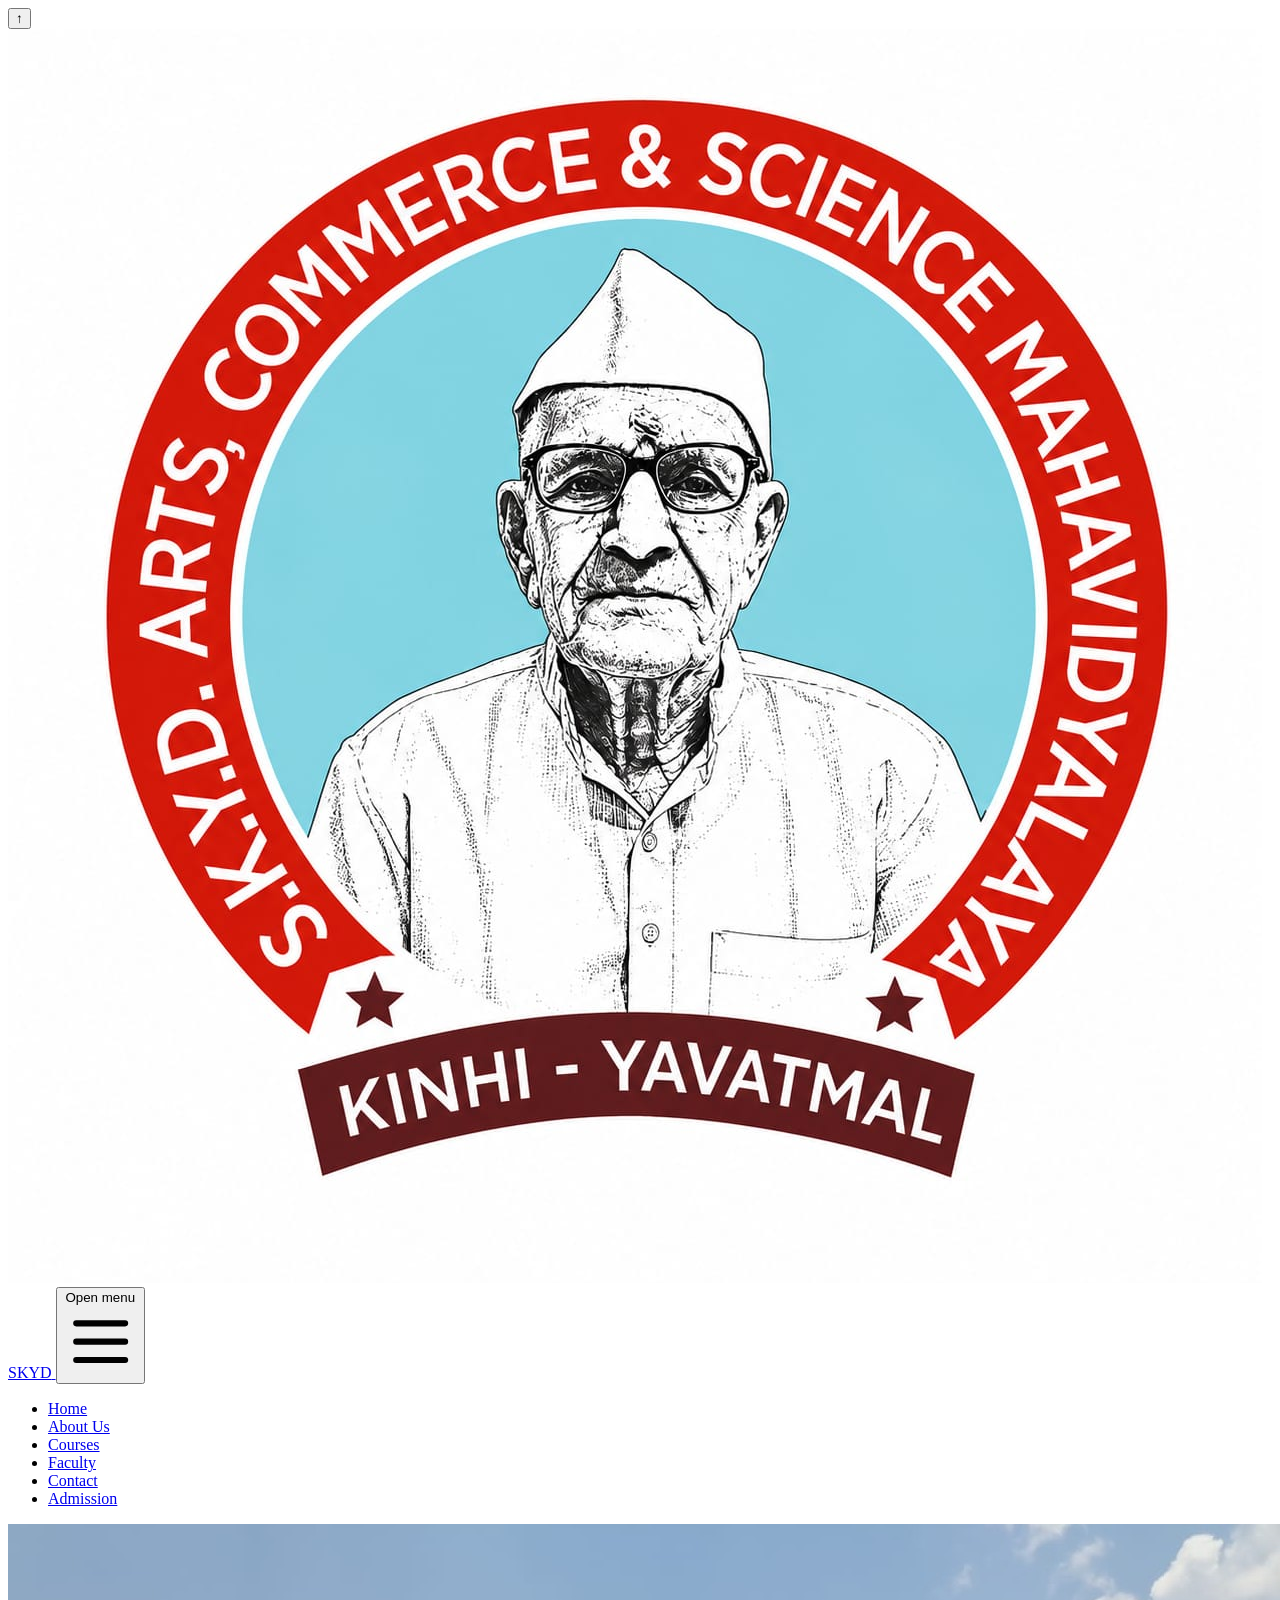
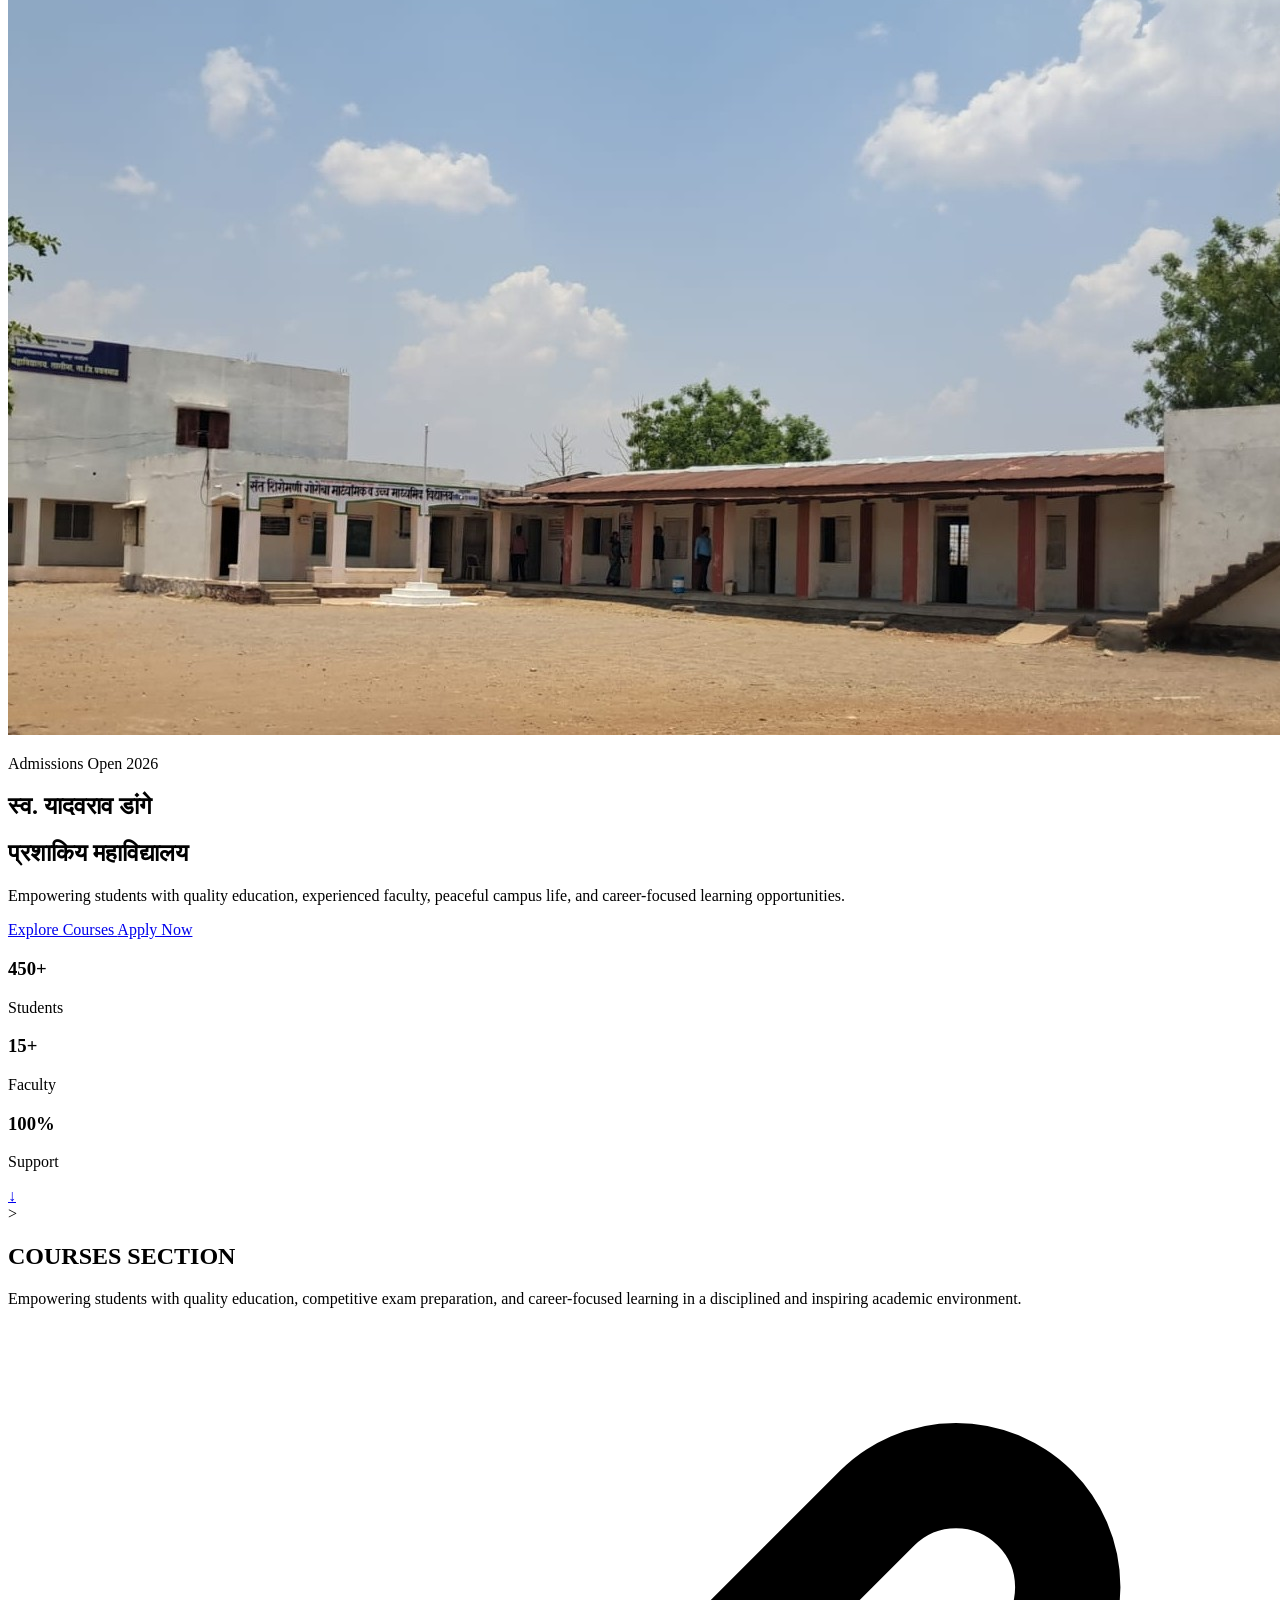
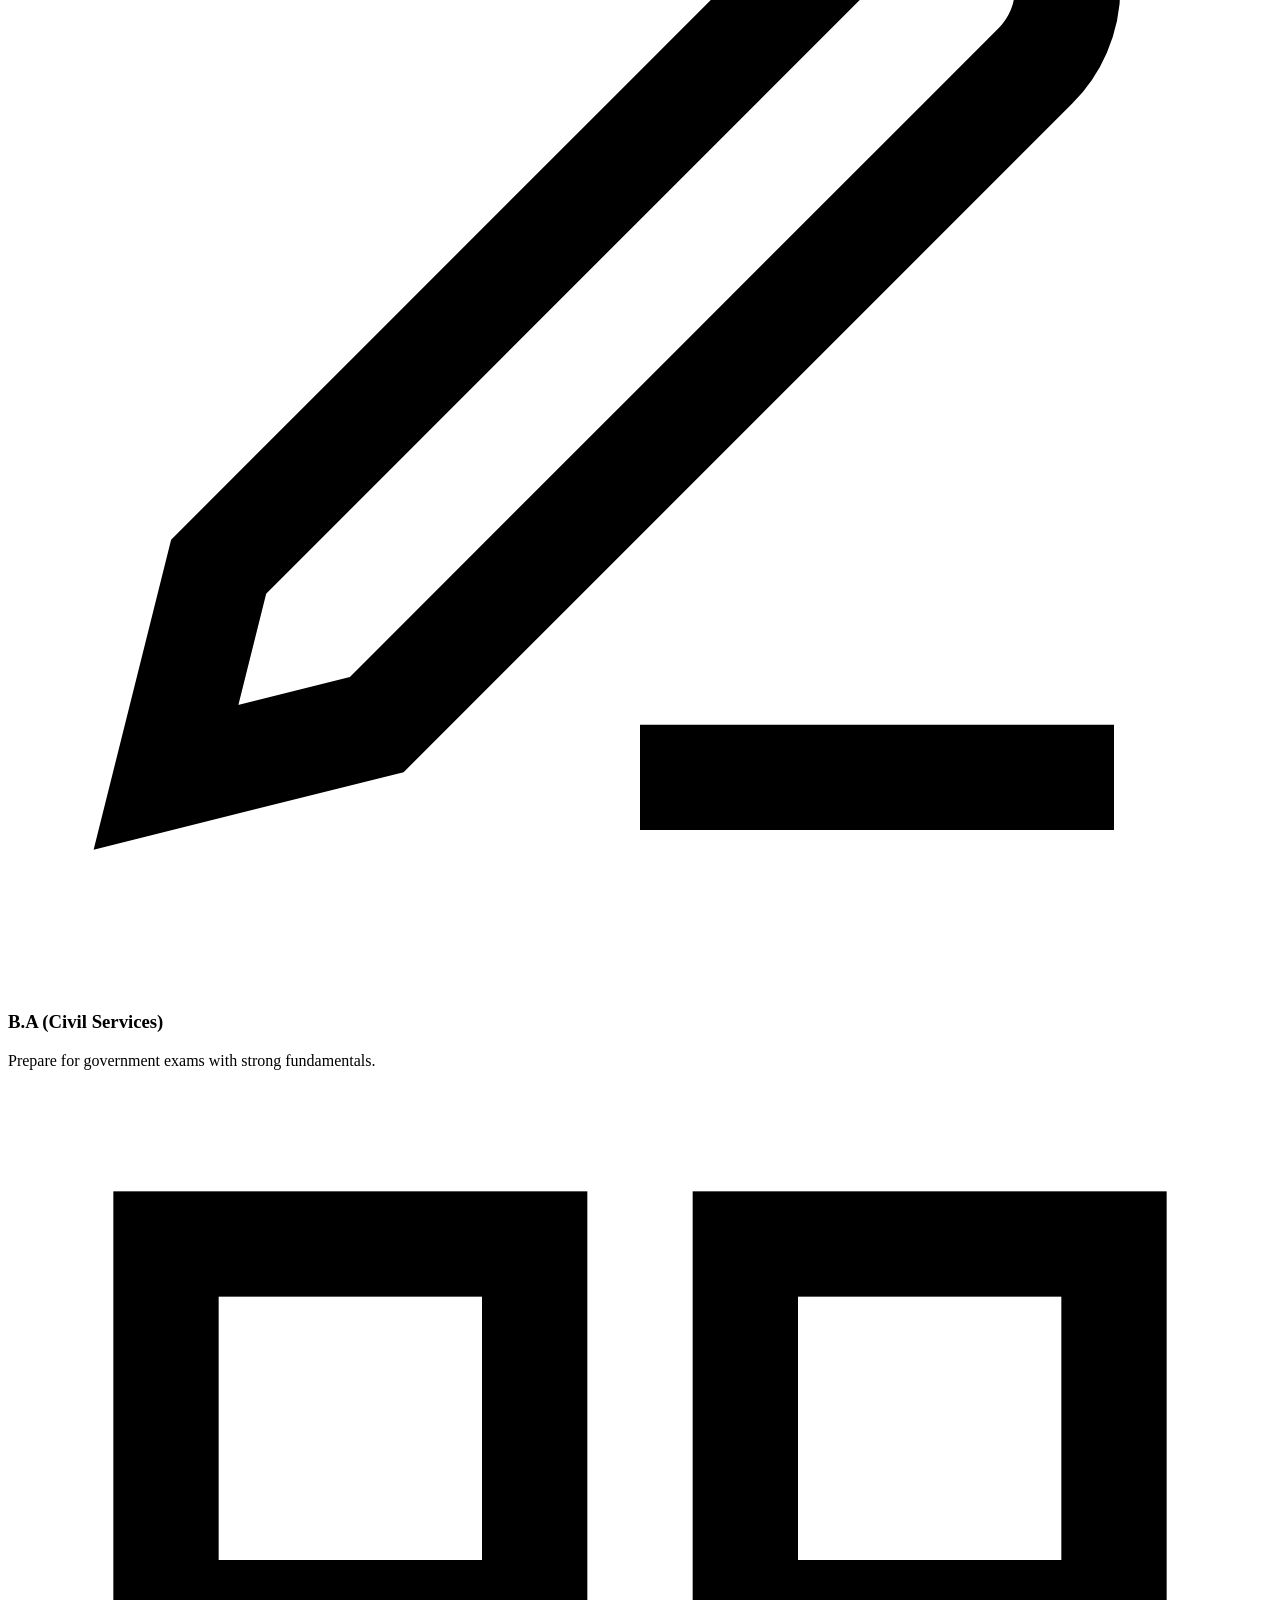
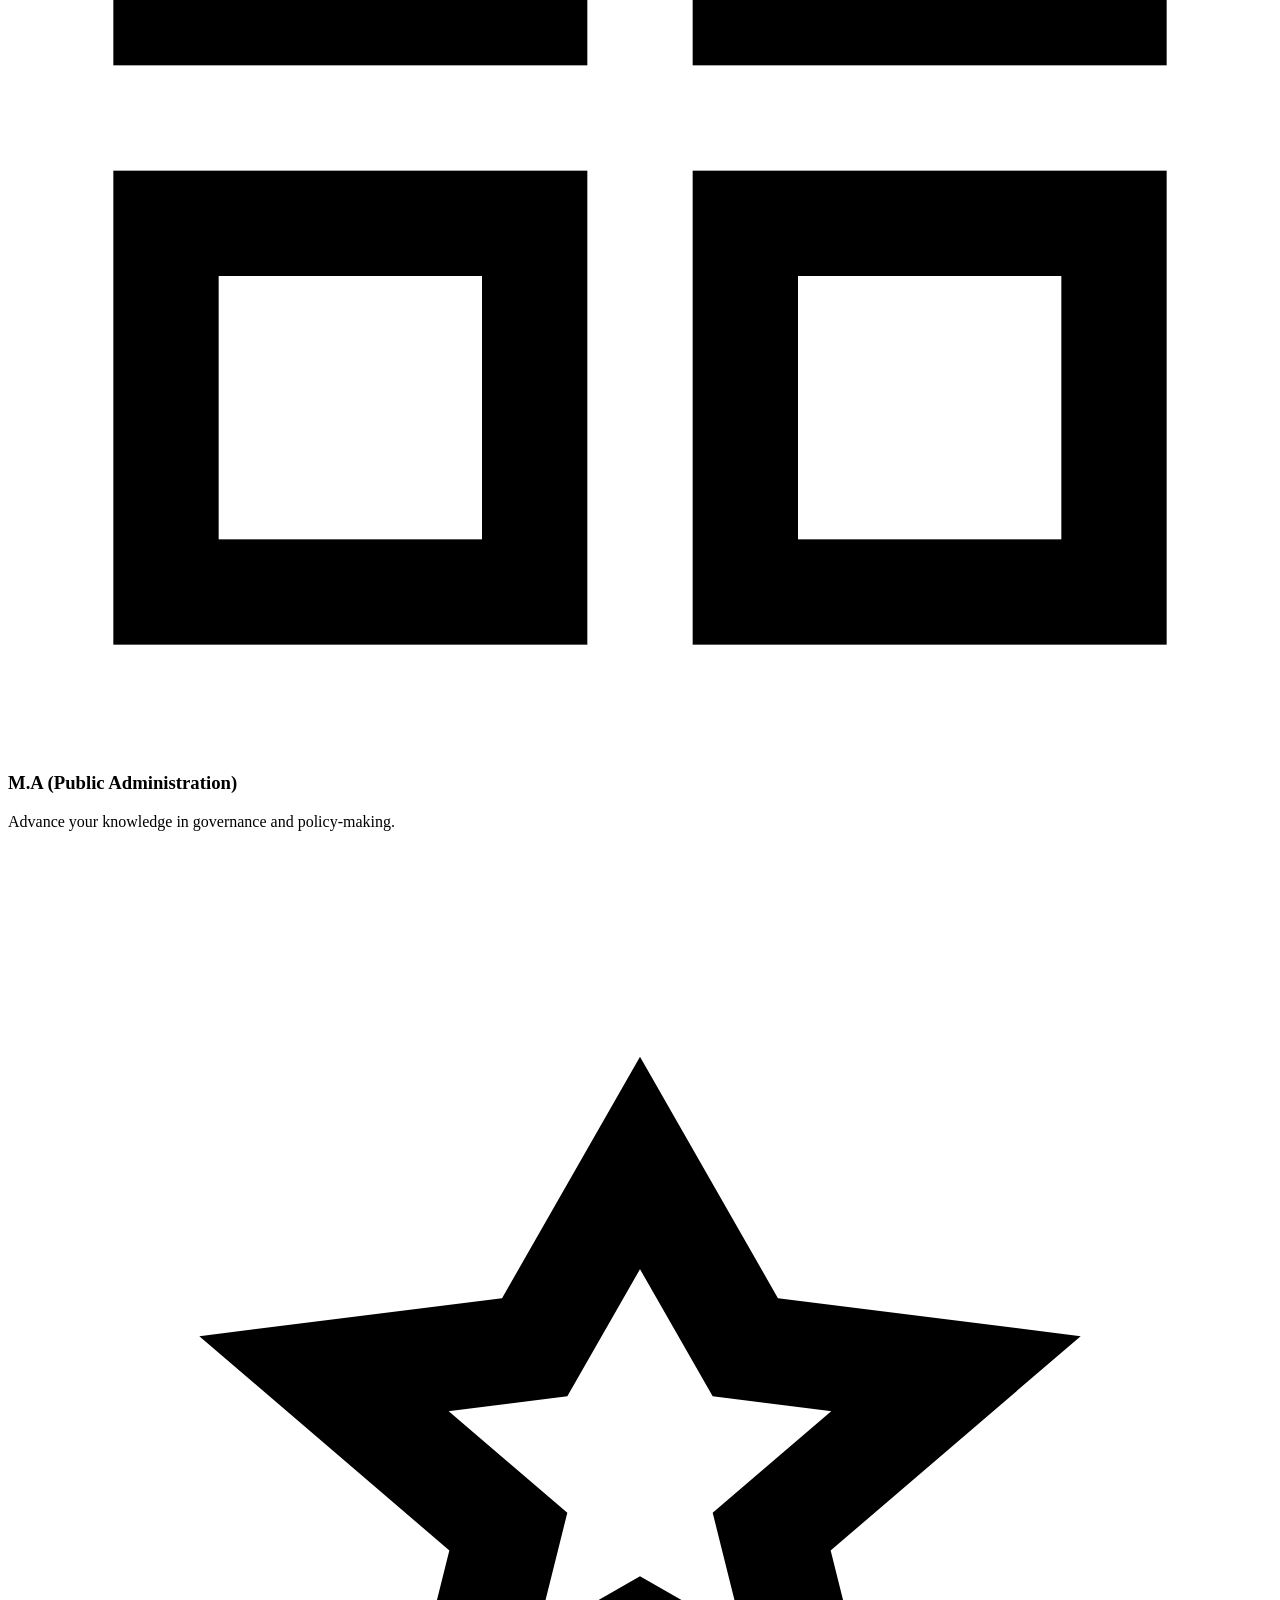
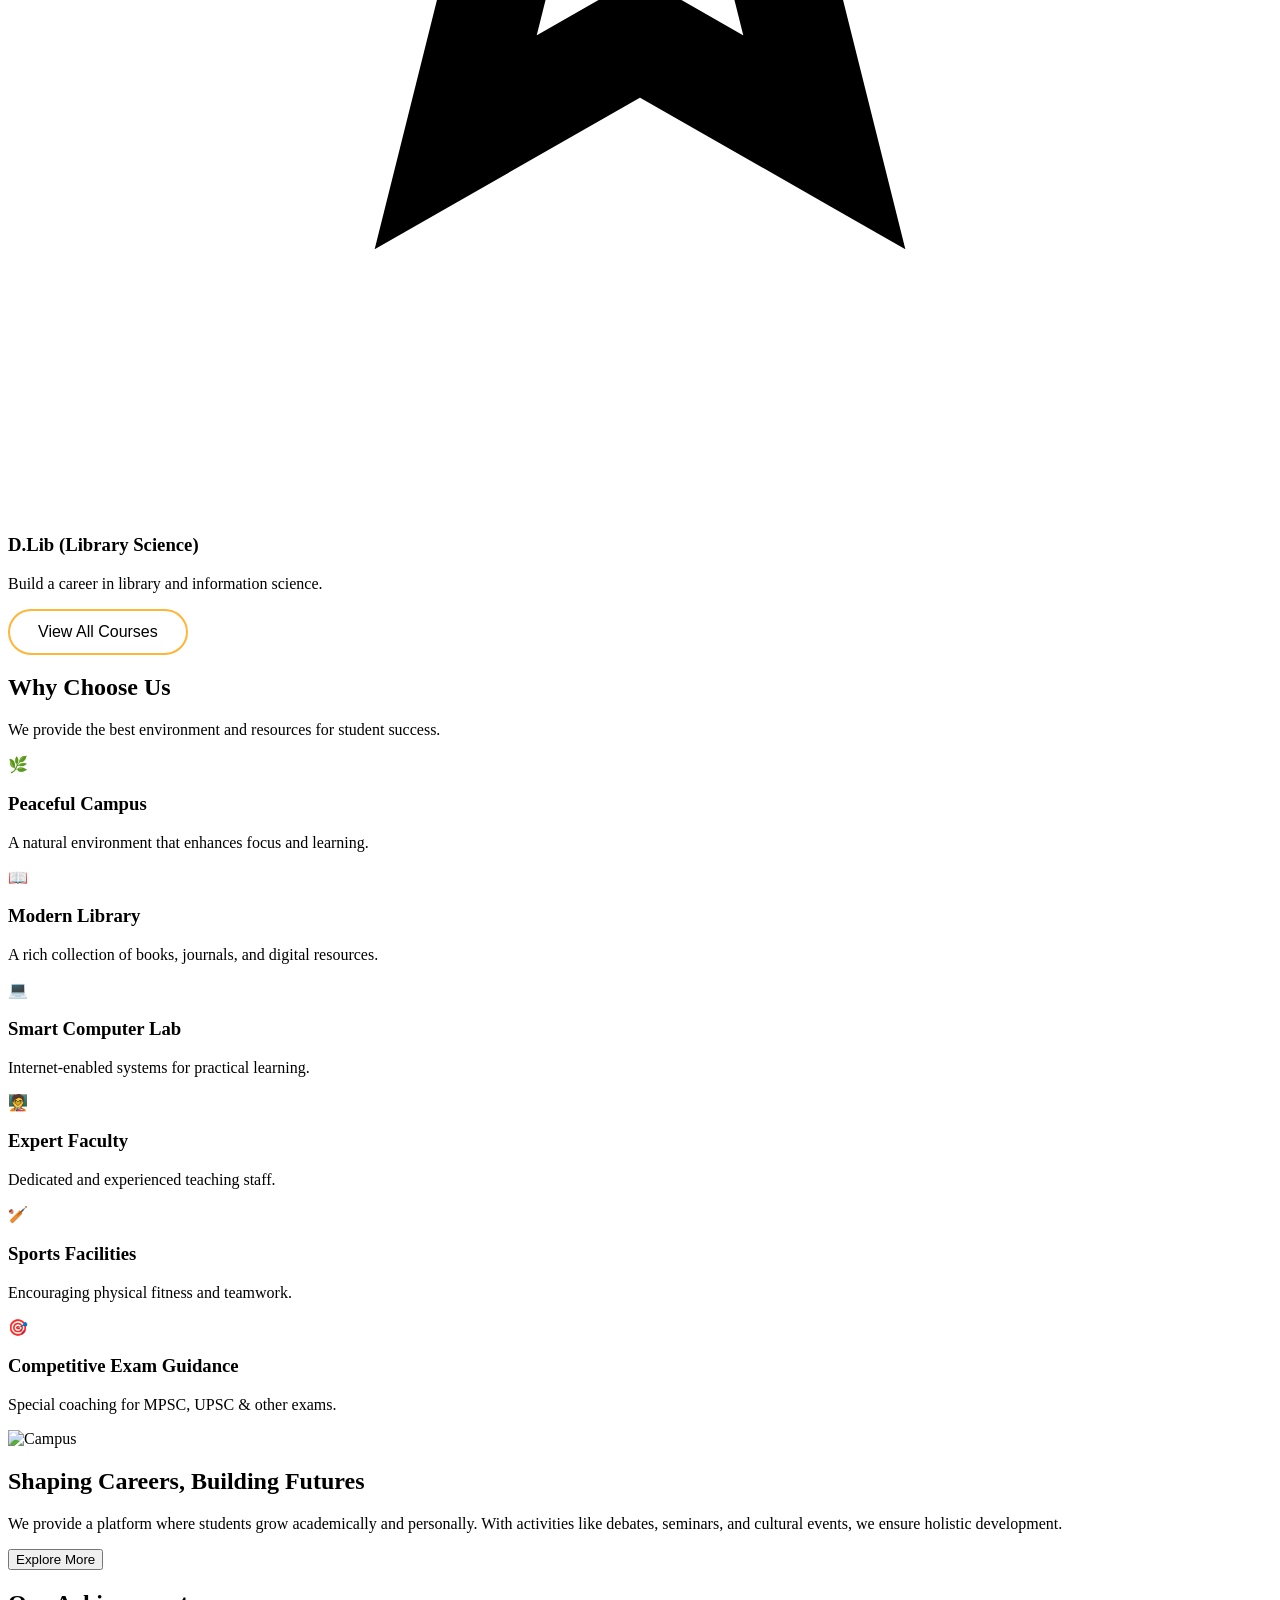
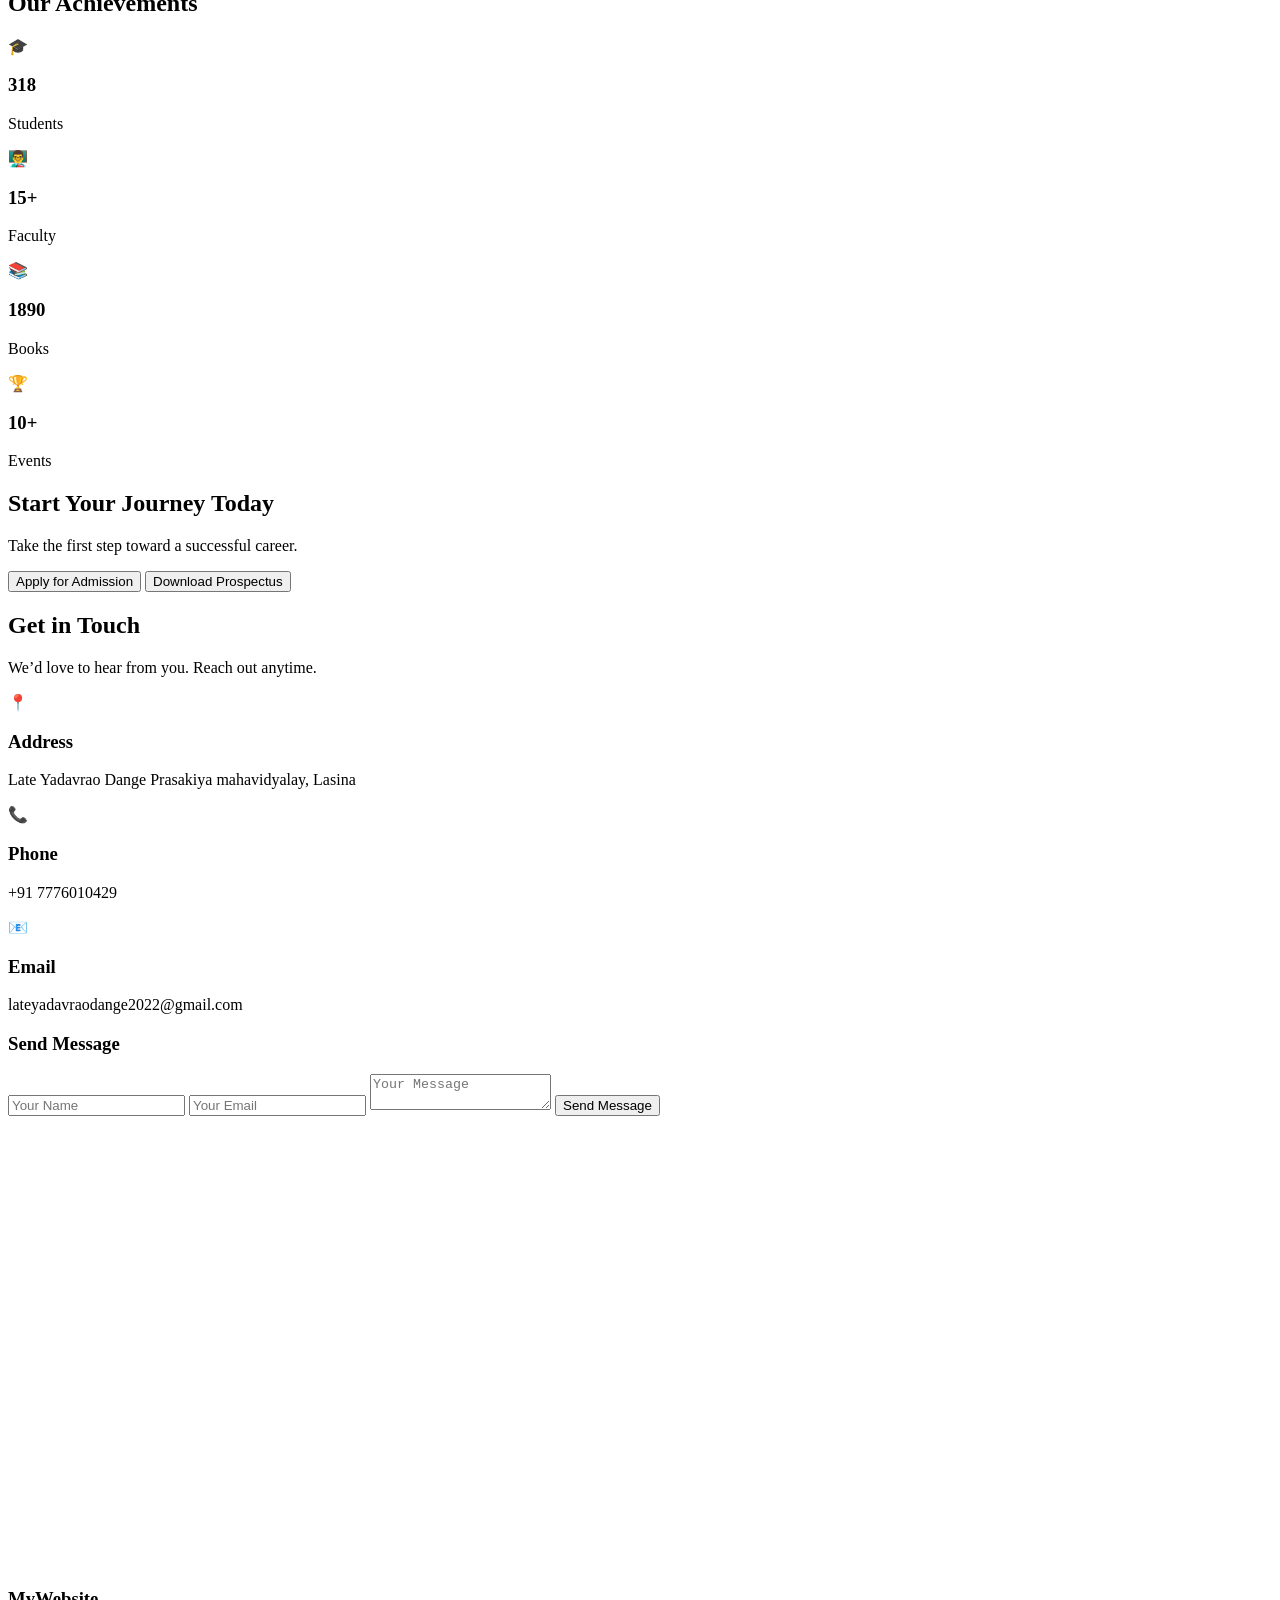
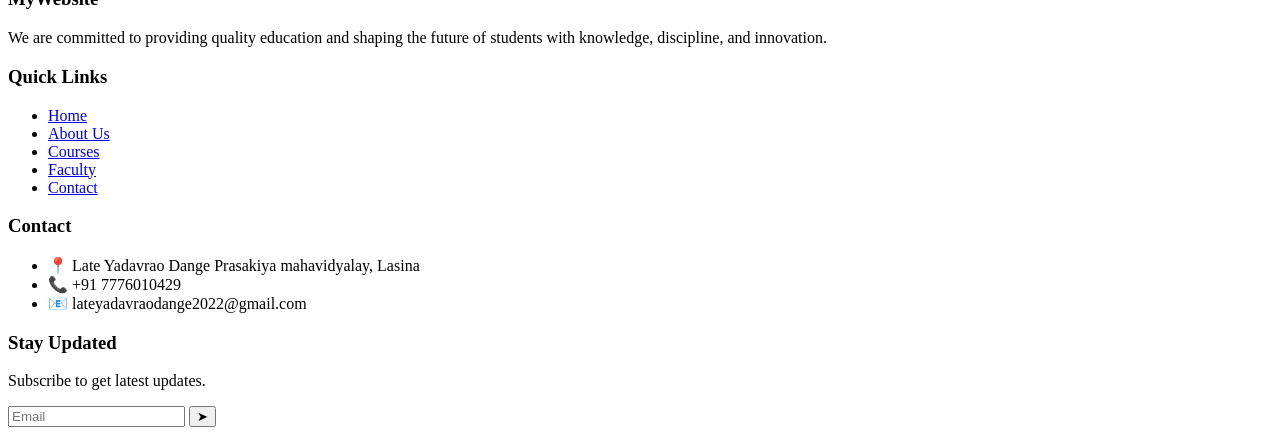
==== index.html @ a16b8a70 "Add files via upload" ====
<!DOCTYPE html>
<html lang="en" class="scroll-smooth">
<head>
    <meta charset="UTF-8">
    <meta name="viewport" content="width=device-width, initial-scale=1.0">
    <title>SKYD</title>

    <!-- Tailwind CSS -->
    <script src="https://cdn.tailwindcss.com"></script>

    <link rel="icon" type="image/png" href="logo.jpeg">
    <link rel="stylesheet" href="style.css">
    <!-- Flowbite CSS -->
    <link href="https://cdn.jsdelivr.net/npm/flowbite@4.0.1/dist/flowbite.min.css" rel="stylesheet" />
</head>

<body class="bg-gray-50">

    <!-- LOADER -->
<div id="loader" class="fixed inset-0 flex items-center justify-center bg-white z-50">

  <div class="flex flex-col items-center">

    <!-- Spinner -->
    <div class="w-12 h-12 border-4 border-orange-300 border-t-orange-500 rounded-full animate-spin"></div>

    <!-- Text -->
    <p class="mt-4 text-orange-500 font-semibold">Loading...</p>

  </div>

</div>
    <!-- Back to Top Button -->
<button id="topBtn"
  class="fixed bottom-6 right-6 hidden bg-orange-400 from-orange-500 to-yellow-400 
  text-black p-3 rounded-full shadow-lg hover:bg-orange-400 hover:scale-110 transition duration-300">
  
  ↑
</button>
<!-- Navbar -->
<nav class="bg-white fixed w-full z-20 top-0 border-b border-gray-200 shadow-sm">
  <div class="max-w-screen-xl flex flex-wrap items-center justify-between mx-auto p-4">
    <!-- Logo -->
    <a href="#" class="flex items-center space-x-3">
        <img src="logo.jpeg" class="h-12" alt="Logo" />
        <span class="text-xl font-semibold text-gray-900">SKYD</span>
    </a>
    <!-- Mobile Button -->
    <button data-collapse-toggle="navbar-solid" type="button"
        class="inline-flex items-center p-2 w-10 h-10 justify-center text-gray-500 rounded-lg md:hidden hover:bg-gray-100 focus:outline-none focus:ring-2 focus:ring-gray-200"
        aria-controls="navbar-solid" aria-expanded="false">
        <span class="sr-only">Open menu</span>
        <svg class="w-6 h-6" fill="none" stroke="currentColor" stroke-width="2"
            viewBox="0 0 24 24">
            <path stroke-linecap="round" stroke-linejoin="round"
                d="M4 6h16M4 12h16M4 18h16" />
        </svg>
    </button>
    <!-- Menu -->
    <div class="hidden w-full md:block md:w-auto" id="navbar-solid">
      <ul class="font-medium flex flex-col p-4 md:p-0 mt-4 border border-gray-200 rounded-lg bg-gray-50 md:flex-row md:space-x-8 md:mt-0 md:border-0 md:bg-white">      
        <li>
          <a href="#" class="block py-2 px-3 text-gray-900 rounded hover:bg-gray-100 md:hover:bg-transparent md:hover:text-yellow-600 md:p-0">Home</a>
        </li>

        <li>
          <a href="about.html" class="block py-2 px-3 text-gray-900 rounded hover:bg-gray-100 md:hover:bg-transparent md:hover:text-yellow-600 md:p-0">About Us</a>
        </li>

        <li>
          <a href="#course" class="block py-2 px-3 text-gray-900 rounded hover:bg-gray-100 md:hover:bg-transparent md:hover:text-yellow-600 md:p-0">Courses</a>
        </li>
        <li>
          <a href="faculty.html" class="block py-2 px-3 text-gray-900 rounded hover:bg-gray-100 md:hover:bg-transparent md:hover:text-yellow-600 md:p-0">Faculty</a>
        </li>
        <li>
          <a href="#contact" class="block py-2 px-3 text-gray-900 rounded hover:bg-gray-100 md:hover:bg-transparent md:hover:text-yellow-600 md:p-0">Contact</a>
        </li>

        <li>
          <a href="admission.html" class="block py-2 px-3 text-gray-900 rounded hover:bg-gray-100 md:hover:bg-transparent md:hover:text-yellow-600 md:p-0">Admission</a>
        </li>        
      </ul>
    </div>
  </div>
</nav>

<!-- HOME SECTION -->
<section class="relative h-screen flex items-center justify-center overflow-hidden">

  <!-- Background Image -->
  <div class="absolute inset-0">
    
    <!-- Main Image -->
    <img src="home.jpeg"
         alt="College Campus"
         class="w-full h-full object-cover scale-105 blur-[0px]">

    <!-- Dark Overlay -->
    <div class="absolute inset-0 bg-black/60"></div>

    <!-- Gradient Overlay -->
    <div class="absolute inset-0 bg-gradient-to-r from-black/70 via-black/40 to-orange-900/30"></div>

  </div>

  <!-- Floating Blur Effects -->
  <div class="absolute top-10 left-10 w-72 h-72 bg-orange-400/20 rounded-full blur-3xl"></div>
  <div class="absolute bottom-10 right-10 w-80 h-80 bg-yellow-300/20 rounded-full blur-3xl"></div>

  <!-- Content -->
  <div class="relative z-10 text-center px-4 max-w-5xl top-10">

    <!-- Top Badge -->
    <div class="inline-flex items-center gap-2 px-5 py-2 rounded-full bg-white/10 border border-white/20 backdrop-blur-md mb-6 shadow-lg">

      <span class="w-2 h-2 bg-orange-400 rounded-full animate-pulse"></span>

      <p class="text-white text-sm tracking-wide">  
        Admissions Open 2026
      </p>

    </div>



    <!-- Main Heading -->
    <h1 class="text-5xl md:text-7xl font-extrabold text-white leading-tight drop-shadow-2xl">

      स्व. यादवराव डांगे <br>

    </h1>

        <h1 class="text-5xl md:text-7xl font-extrabold text-white leading-tight drop-shadow-2xl py-3">

      <span class="text-orange-400" >
        प्रशाकिय महाविद्यालय
      </span>

       </h1>

    <!-- Subtitle -->
    <p class="mt-6 text-lg md:text-xl text-gray-200 leading-relaxed max-w-3xl mx-auto">

      Empowering students with quality education, experienced faculty,
      peaceful campus life, and career-focused learning opportunities.

    </p>

    <!-- Buttons -->
    <div class="mt-10 flex flex-col sm:flex-row justify-center gap-5">

      <!-- Explore Button -->
      <a href="#course"
         class="px-8 py-4 bg-orange-400 text-black font-semibold rounded-full hover:bg-orange-500 hover:scale-105 transition duration-300 shadow-2xl">

        Explore Courses

      </a>

      <!-- Admission Button -->
      <a href="admission.html"
         class="px-8 py-4 border border-white/40 text-white rounded-full backdrop-blur-md hover:bg-white hover:text-black transition duration-300">

        Apply Now

      </a>

    </div>

    <!-- Small Stats -->
    <div class="grid grid-cols-3 gap-4 md:gap-8 mt-16 max-w-3xl mx-auto">

      <!-- Card -->
      <div class="bg-white/10 backdrop-blur-lg border border-white/10 rounded-2xl p-5 shadow-xl hover:scale-105 transition duration-300">

        <h3 class="text-3xl font-bold text-orange-400">450+</h3>

        <p class="text-gray-200 text-sm mt-1">
          Students
        </p>

      </div>

      <!-- Card -->
      <div class="bg-white/10 backdrop-blur-lg border border-white/10 rounded-2xl p-5 shadow-xl hover:scale-105 transition duration-300">

        <h3 class="text-3xl font-bold text-orange-400">15+</h3>

        <p class="text-gray-200 text-sm mt-1">
          Faculty
        </p>

      </div>

      <!-- Card -->
      <div class="bg-white/10 backdrop-blur-lg border border-white/10 rounded-2xl p-5 shadow-xl hover:scale-105 transition duration-300">

        <h3 class="text-3xl font-bold text-orange-400">100%</h3>

        <p class="text-gray-200 text-sm mt-1">
          Support
        </p>

      </div>

    </div>

  </div>

  <!-- Scroll Down -->
  <div class="absolute bottom-8 left-1/2 -translate-x-1/2 animate-bounce z-20">

    <a href="#course"
       class="text-white text-4xl hover:text-orange-400 transition">

      ↓

    </a>

  </div>

</section>


<!--courses-->>
<section class="pt-28 pb-20 bg-gray-100" id="course">

  <!-- Heading -->
  <div class="text-center max-w-2xl mx-auto mb-16">
    <h1 class="text-4xl md:text-5xl font-bold text-gray-800 tracking-tight">
      COURSES SECTION
    </h1>
    <p class="mt-4 text-gray-500 text-lg">
      Empowering students with quality education, competitive exam preparation, and career-focused learning in a disciplined and inspiring academic environment.
    </p>
  </div>

  <!-- Cards -->
  <div class="grid md:grid-cols-3 gap-10 max-w-6xl mx-auto px-4">

    <!-- Card 1 -->
    <div class="group bg-white p-10 rounded-2xl shadow-sm hover:shadow-xl transition text-center">
      <div class="w-20 h-20 mx-auto mb-6 flex items-center justify-center bg-gray-100 rounded-full group-hover:bg-yellow-50 transition">
        <svg class="w-8 h-8 text-gray-600 group-hover:text-orange-600 transition" fill="none" stroke="currentColor" stroke-width="2" viewBox="0 0 24 24">
          <path d="M12 20h9"/>
          <path d="M16.5 3.5a2.1 2.1 0 113 3L7 19l-4 1 1-4 12.5-12.5z"/>
        </svg>
      </div>
      <h3 class="text-xl font-semibold text-gray-800 mb-3">B.A (Civil Services)</h3>
      <p class="text-gray-500 text-sm">
        Prepare for government exams with strong fundamentals.
      </p>
    </div>

    <!-- Card 2 -->
    <div class="group bg-white p-10 rounded-2xl shadow-sm hover:shadow-xl transition text-center">
      <div class="w-20 h-20 mx-auto mb-6 flex items-center justify-center bg-gray-100 rounded-full group-hover:bg-yellow-50 transition">
        <svg class="w-8 h-8 text-gray-600 group-hover:text-orange-600 transition" fill="none" stroke="currentColor" stroke-width="2" viewBox="0 0 24 24">
          <rect x="3" y="3" width="7" height="7"/>
          <rect x="14" y="3" width="7" height="7"/>
          <rect x="14" y="14" width="7" height="7"/>
          <rect x="3" y="14" width="7" height="7"/>
        </svg>
      </div>
      <h3 class="text-xl font-semibold text-gray-800 mb-3">M.A (Public Administration)</h3>
      <p class="text-gray-500 text-sm">
        Advance your knowledge in governance and policy-making.
      </p>
    </div>

    <!-- Card 3 -->
    <div class="group bg-white p-10 rounded-2xl shadow-sm hover:shadow-xl transition text-center">
      <div class="w-20 h-20 mx-auto mb-6 flex items-center justify-center bg-gray-100 rounded-full group-hover:bg-yellow-50 transition">
        <svg class="w-8 h-8 text-gray-600 group-hover:text-orange-600 transition" fill="none" stroke="currentColor" stroke-width="2" viewBox="0 0 24 24">
          <path d="M12 15l-3.5 2 1-4L6 10l4-.5L12 6l2 3.5L18 10l-3.5 3 1 4z"/>
        </svg>
      </div>
      <h3 class="text-xl font-semibold text-gray-800 mb-3">D.Lib (Library Science)</h3>
      <p class="text-gray-500 text-sm">
        Build a career in library and information science.
      </p>
    </div>

  </div>

 
  <div class="text-center mt-12">
   <button class="outline-btn" onclick="handleClick()">
  View All Courses
</button>
  </div>

</section>

<!-- WHY CHOOSE US -->
<section class="py-20 bg-white">

  <!-- Heading -->
  <div class="text-center max-w-2xl mx-auto mb-16">
    <h2 class="text-4xl font-bold text-gray-800">Why Choose Us</h2>
    <p class="mt-4 text-gray-500">
      We provide the best environment and resources for student success.
    </p>
  </div>

  <!-- Icon Grid -->
  <div class="grid md:grid-cols-3 gap-10 max-w-6xl mx-auto px-4">

    <!-- Item -->
    <div class="text-center p-6 rounded-xl hover:shadow-lg transition">
      <div class="text-4xl mb-4">🌿</div>
      <h3 class="font-semibold text-lg text-gray-800">Peaceful Campus</h3>
      <p class="text-gray-500 text-sm mt-2">A natural environment that enhances focus and learning.</p>
    </div>

    <div class="text-center p-6 rounded-xl hover:shadow-lg transition">
      <div class="text-4xl mb-4">📖</div>
      <h3 class="font-semibold text-lg text-gray-800">Modern Library</h3>
      <p class="text-gray-500 text-sm mt-2">A rich collection of books, journals, and digital resources.</p>
    </div>

    <div class="text-center p-6 rounded-xl hover:shadow-lg transition">
      <div class="text-4xl mb-4">💻</div>
      <h3 class="font-semibold text-lg text-gray-800">Smart Computer Lab</h3>
      <p class="text-gray-500 text-sm mt-2">Internet-enabled systems for practical learning.</p>
    </div>

    <div class="text-center p-6 rounded-xl hover:shadow-lg transition">
      <div class="text-4xl mb-4">🧑‍🏫</div>
      <h3 class="font-semibold text-lg text-gray-800">Expert Faculty</h3>
      <p class="text-gray-500 text-sm mt-2">Dedicated and experienced teaching staff.</p>
    </div>

    <div class="text-center p-6 rounded-xl hover:shadow-lg transition">
      <div class="text-4xl mb-4">🏏</div>
      <h3 class="font-semibold text-lg text-gray-800">Sports Facilities</h3>
      <p class="text-gray-500 text-sm mt-2">Encouraging physical fitness and teamwork.</p>
    </div>

    <div class="text-center p-6 rounded-xl hover:shadow-lg transition">
      <div class="text-4xl mb-4">🎯</div>
      <h3 class="font-semibold text-lg text-gray-800">Competitive Exam Guidance</h3>
      <p class="text-gray-500 text-sm mt-2">Special coaching for MPSC, UPSC & other exams.</p>
    </div>

  </div>
</section>
<!-- FEATURE SPLIT SECTION -->
<section class="py-20 bg-gray-100">

  <div class="max-w-6xl mx-auto px-4 grid md:grid-cols-2 gap-12 items-center">

    <!-- Left Image -->
    <div>
      <img src="https://images.unsplash.com/photo-1580582932707-520aed937b7b"
           alt="Campus"
           class="rounded-2xl shadow-lg">
    </div>

    <!-- Right Content -->
    <div>
      <h2 class="text-3xl md:text-4xl font-bold text-gray-800">
        Shaping Careers, Building Futures
      </h2>

      <p class="mt-4 text-gray-600 leading-relaxed">
        We provide a platform where students grow academically and personally. 
        With activities like debates, seminars, and cultural events, we ensure 
        holistic development.
      </p>

      <!-- Button -->
      <button class="mt-6 px-6 py-3 text-orange-500 border-2 border-orange-500 rounded-full hover:bg-orange-500 hover:text-white transition">
        Explore More
      </button>
    </div>

  </div>

</section>
<!-- STATS SECTION -->
<section class="py-20 bg-grey-400 text-black">
  <div class="max-w-6xl mx-auto px-4 text-center">

    <h2 class="text-3xl font-bold mb-10">Our Achievements</h2>

    <div class="grid grid-cols-2 md:grid-cols-4 gap-8">

      <div>
        <div class="text-4xl">🎓</div>
        <h3 class="text-3xl font-bold counter" data-target="450">0</h3>
        <p>Students</p>
      </div>

      <div>
        <div class="text-4xl">👨‍🏫</div>
        <h3 class="text-3xl font-bold counter" data-target="15">0</h3>
        <p>Faculty</p>
      </div>

      <div>
        <div class="text-4xl">📚</div>
        <h3 class="text-3xl font-bold counter" data-target="3500">0</h3>
        <p>Books</p>
      </div>

      <div>
        <div class="text-4xl">🏆</div>
        <h3 class="text-3xl font-bold counter" data-target="10">0</h3>
        <p>Events</p>
      </div>

    </div>
  </div>
</section>

<!-- ADMISSION CTA -->
<section class="py-20 bg-grey-to-r from-orange-500 to-yellow-400 text-black text-center">

  <div class="max-w-3xl mx-auto px-4">
    
    <h2 class="text-3xl md:text-4xl font-bold">
      Start Your Journey Today
    </h2>

    <p class="mt-4 text-lg">
      Take the first step toward a successful career.
    </p>

    <!-- Buttons -->
    <div class="mt-8 flex flex-col md:flex-row justify-center gap-4">

      <!-- Apply Button -->
      <button class="px-6 py-3 bg-white text-black border-2 border-orange-300 font-semibold rounded-full hover:text-orange-500 hover:bg-white-200 transition">
        Apply for Admission
      </button>

      <!-- Download Button -->
      <button class="px-6 py-3 border-2 border-orange-300 rounded-full hover:bg-white hover:text-orange-500 transition">
        Download Prospectus
      </button>

    </div>

  </div>

</section>


<!-- CONTACT SECTION (PRO) -->
<section class="py-20 bg-gray-100" id="contact">

  <div class="max-w-6xl mx-auto px-4">

    <!-- Heading -->
    <div class="text-center mb-14">
      <h2 class="text-4xl font-bold text-gray-800">Get in Touch</h2>
      <p class="mt-4 text-gray-500">
        We’d love to hear from you. Reach out anytime.
      </p>
    </div>

    <!-- Top Contact Cards -->
    <div class="grid md:grid-cols-3 gap-6 mb-12">

      <div class="bg-white p-6 rounded-xl shadow-sm text-center hover:shadow-lg transition">
        <div class="text-3xl mb-2">📍</div>
        <h3 class="font-semibold text-gray-800">Address</h3>
        <p class="text-gray-500 text-sm mt-1">Late Yadavrao Dange Prasakiya mahavidyalay, Lasina</p>
      </div>

      <div class="bg-white p-6 rounded-xl shadow-sm text-center hover:shadow-lg transition">
        <div class="text-3xl mb-2">📞</div>
        <h3 class="font-semibold text-gray-800">Phone</h3>
        <p class="text-gray-500 text-sm mt-1">+91 7776010429</p>
      </div>

      <div class="bg-white p-6 rounded-xl shadow-sm text-center hover:shadow-lg transition">
        <div class="text-3xl mb-2">📧</div>
        <h3 class="font-semibold text-gray-800">Email</h3>
        <p class="text-gray-500 text-sm mt-1">lateyadavraodange2022@gmail.com</p>
      </div>

    </div>

    <!-- Form + Map -->
    <div class="grid md:grid-cols-2 gap-10">

      <!-- FORM -->
      <div class="bg-white p-8 rounded-2xl shadow-sm">

        <h3 class="text-2xl font-semibold text-orange-500 mb-6">
          Send Message
        </h3>

        <form>

          <input type="text" placeholder="Your Name"
            class="w-full mb-4 p-3 border rounded-lg focus:outline-none focus:ring-2 focus:ring-orange-400">

          <input type="email" placeholder="Your Email"
            class="w-full mb-4 p-3 border rounded-lg focus:outline-none focus:ring-2 focus:ring-orange-400">

          <textarea placeholder="Your Message"
            class="w-full mb-4 p-3 border rounded-lg h-32 focus:outline-none focus:ring-2 focus:ring-orange-400"></textarea>

          <button class="w-full py-3 bg-white border-2 border-orange-300 text-black rounded-lg hover:bg-white hover:text-orange-300 transition">
            Send Message
          </button>

        </form>

      </div>

      <!-- MAP -->
      <div class="rounded-2xl overflow-hidden shadow-lg">

        <iframe src="https://www.google.com/maps/embed?pb=!1m18!1m12!1m3!1d3739.558135149993!2d78.00790484994654!3d20.401100695738283!2m3!1f0!2f0!3f0!3m2!1i1024!2i768!4f13.1!3m3!1m2!1s0x3bd3e3157ea41b91%3A0x6a1af982b6b050d6!2sLate%20Yadavrao%20Dange%20Prasakiya%20mahavidyalay%2C%20Lasina!5e0!3m2!1sen!2sin!4v1778410644772!5m2!1sen!2sin" width="600" height="450" style="border:0;" allowfullscreen="" loading="lazy" referrerpolicy="no-referrer-when-downgrade"></iframe>

      </div>

    </div>

  </div>

</section>


<!-- FOOTER -->
<footer class="bg-white-400 text-black-400 pt-16 pb-8">

  <div class="max-w-6xl mx-auto px-4 grid md:grid-cols-4 gap-10">

    <!-- About -->
    <div>
      <h3 class="text-xl font-semibold text-gray-700 mb-4">MyWebsite</h3>
      <p class="text-sm text-gray-700">
        We are committed to providing quality education and shaping the future of students with knowledge, discipline, and innovation.
      </p>
    </div>

    <!-- Quick Links -->
    <div>
      <h3 class="text-lg font-semibold text-gray-700 mb-4">Quick Links</h3>
      <ul class="space-y-2 text-sm text-gray-700">
        <li><a href="#" class="hover:text-orange-400 transition">Home</a></li>
        <li><a href="about.html" class="hover:text-orange-400 transition">About Us</a></li>
        <li><a href="#course" class="hover:text-orange-400 transition">Courses</a></li>
        <li><a href="faculty.html" class="hover:text-orange-400 transition">Faculty</a></li>
        <li><a href="#contact" class="hover:text-orange-400 transition">Contact</a></li>
      </ul>
    </div>

    <!-- Contact Info -->
    <div>
      <h3 class="text-lg font-semibold text-gray-700 mb-4">Contact</h3>
      <ul class="text-sm space-y-2 text-gray-700">
        <li>📍 Late Yadavrao Dange Prasakiya mahavidyalay, Lasina</li>
        <li>📞 +91 7776010429</li>
        <li>📧 lateyadavraodange2022@gmail.com</li>
      </ul>
    </div>

    <!-- Newsletter -->
    <div>
      <h3 class="text-lg font-semibold text-gray-700 mb-4">Stay Updated</h3>
      <p class="text-sm text-gray-700 mb-4">
        Subscribe to get latest updates.
      </p>

      <div class="flex">
        <input type="email" placeholder="Email"
          class="w-full px-3 py-2 rounded-l-lg text-gray-700 focus:outline-none">

        <button class="bg-orange-400 px-4 py-2 rounded-r-lg hover:bg-orange-600 transition">
          ➤
        </button>
      </div>
    </div>

  </div>

  <!-- Bottom 
<div class="mt-8 pt-4 text-center text-sm text-gray-700">

  
  <div class="w-28 h-1.5 mx-auto mb-2 bg-orange-400 rounded-full"></div>

  
  © 2026 Parimal Chaudhri. All rights reserved.

</div>-->

</footer>

<script src="script.js"></script>
<script src="https://cdn.jsdelivr.net/npm/flowbite@4.0.1/dist/flowbite.min.js"></script>
</body>
</html>
---- style.css ----
.outline-btn {
  padding: 12px 28px;
  font-size: 16px;
  font-weight: 500;
  color: black;
  background: transparent;
  border: 2px solid #ffb638;
  border-radius: 40px; /* fully rounded */
  cursor: pointer;
  transition: all 0.3s ease;
}

/* Hover effect */
.outline-btn:hover {
  /*background-color: #ffcca8;*/
  color: #F2A92C;
  box-shadow: #fbac25;
}
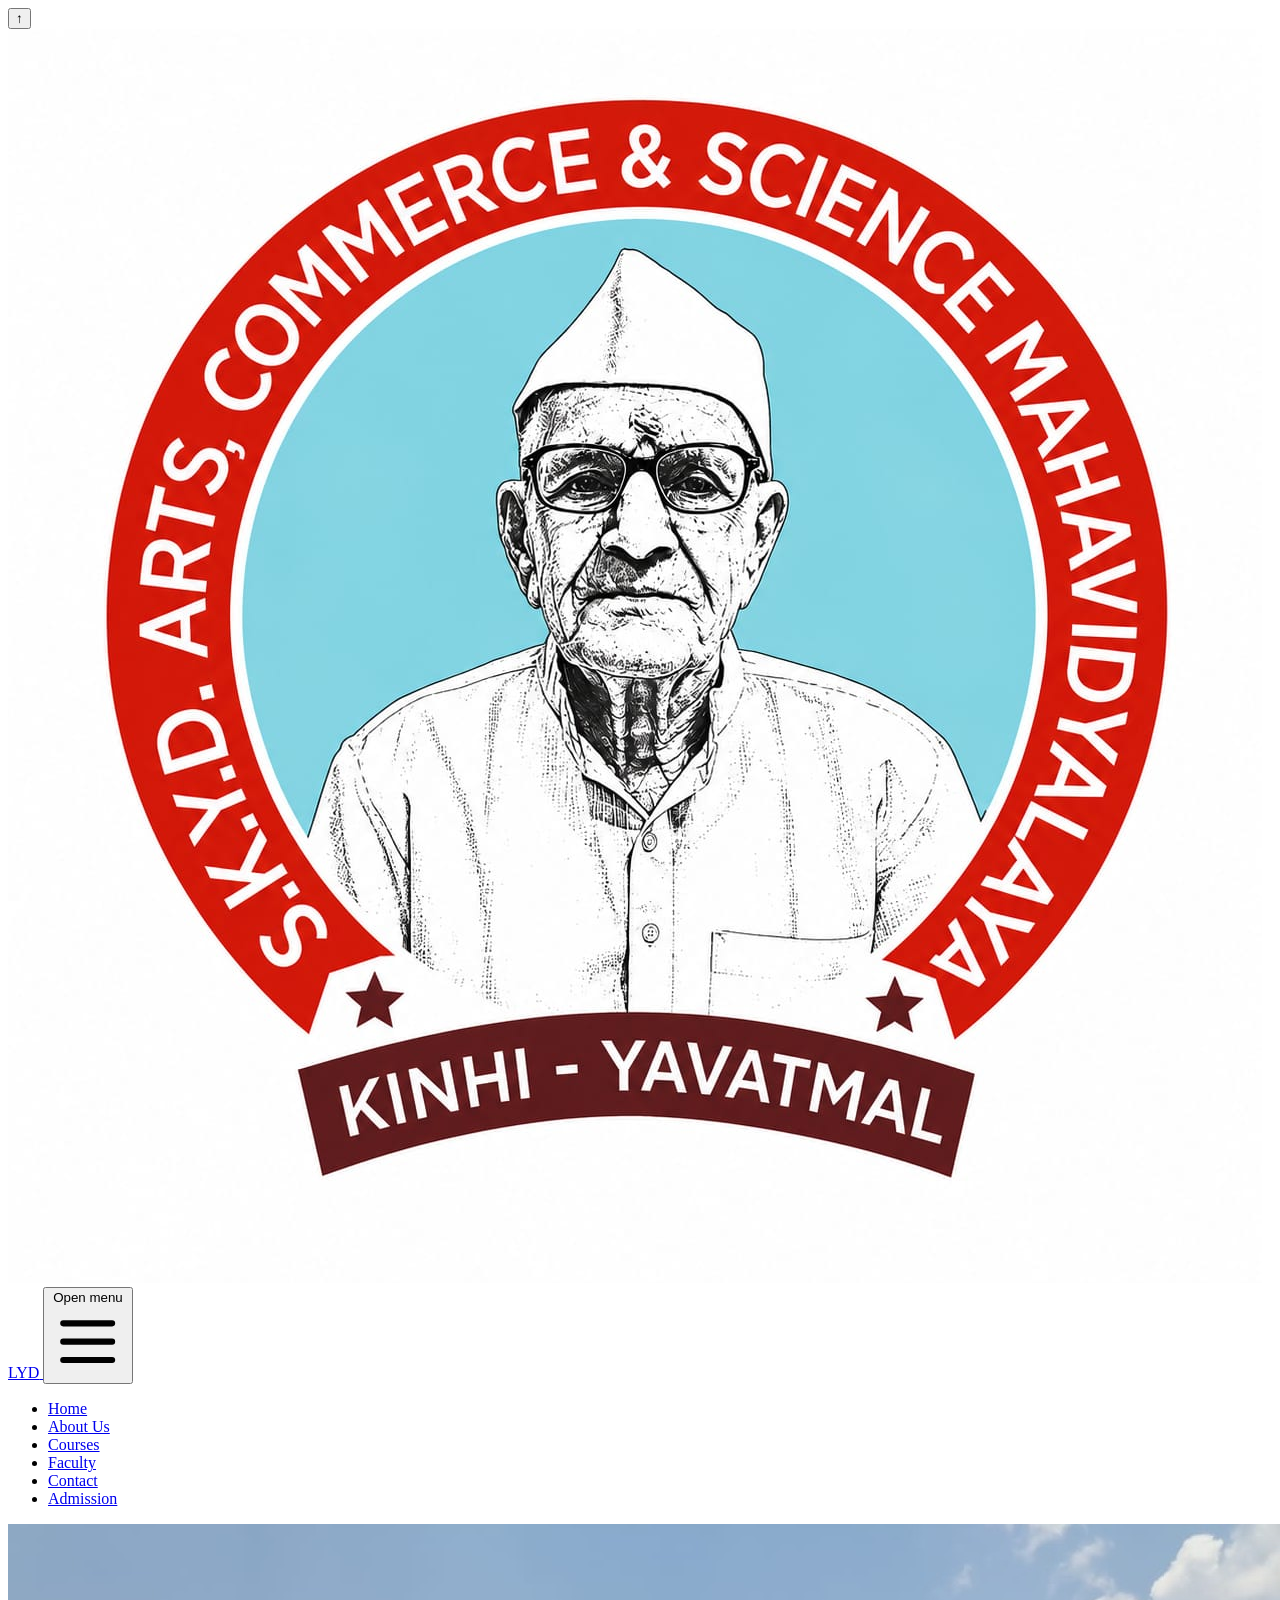
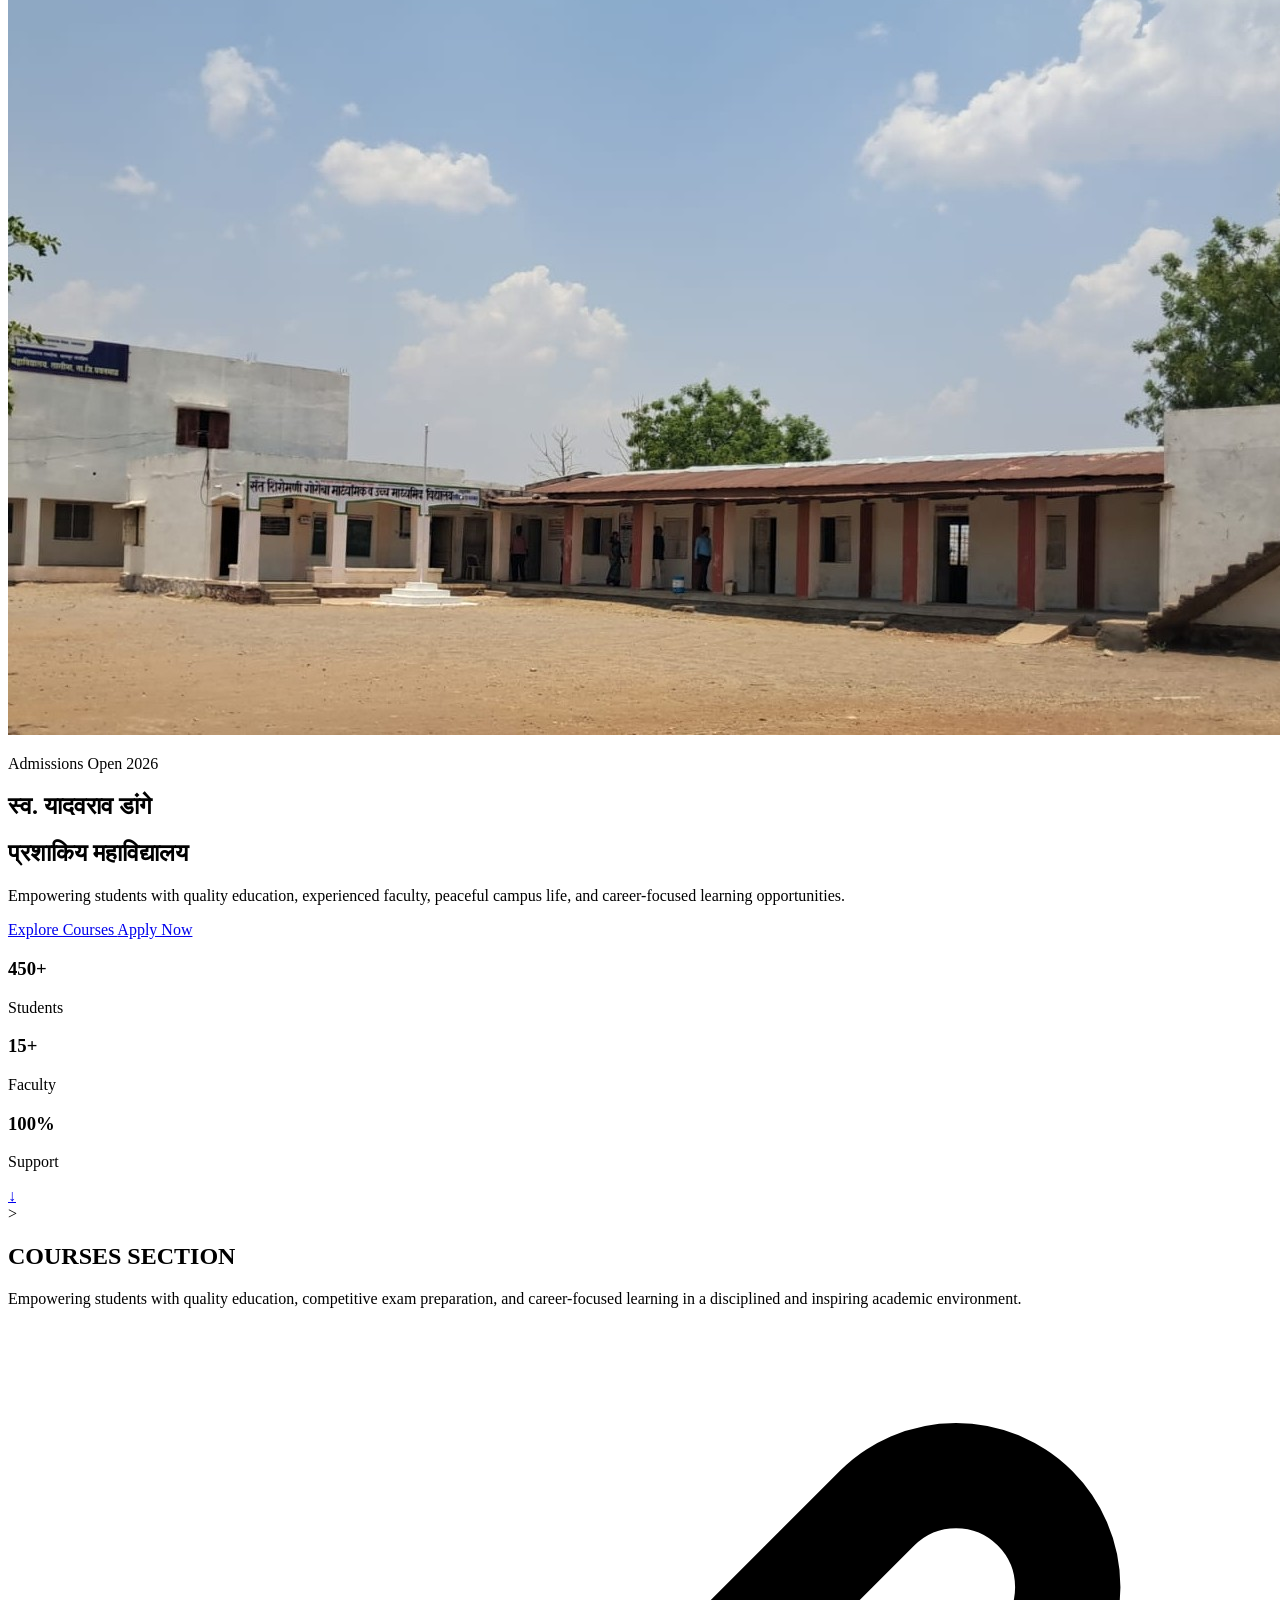
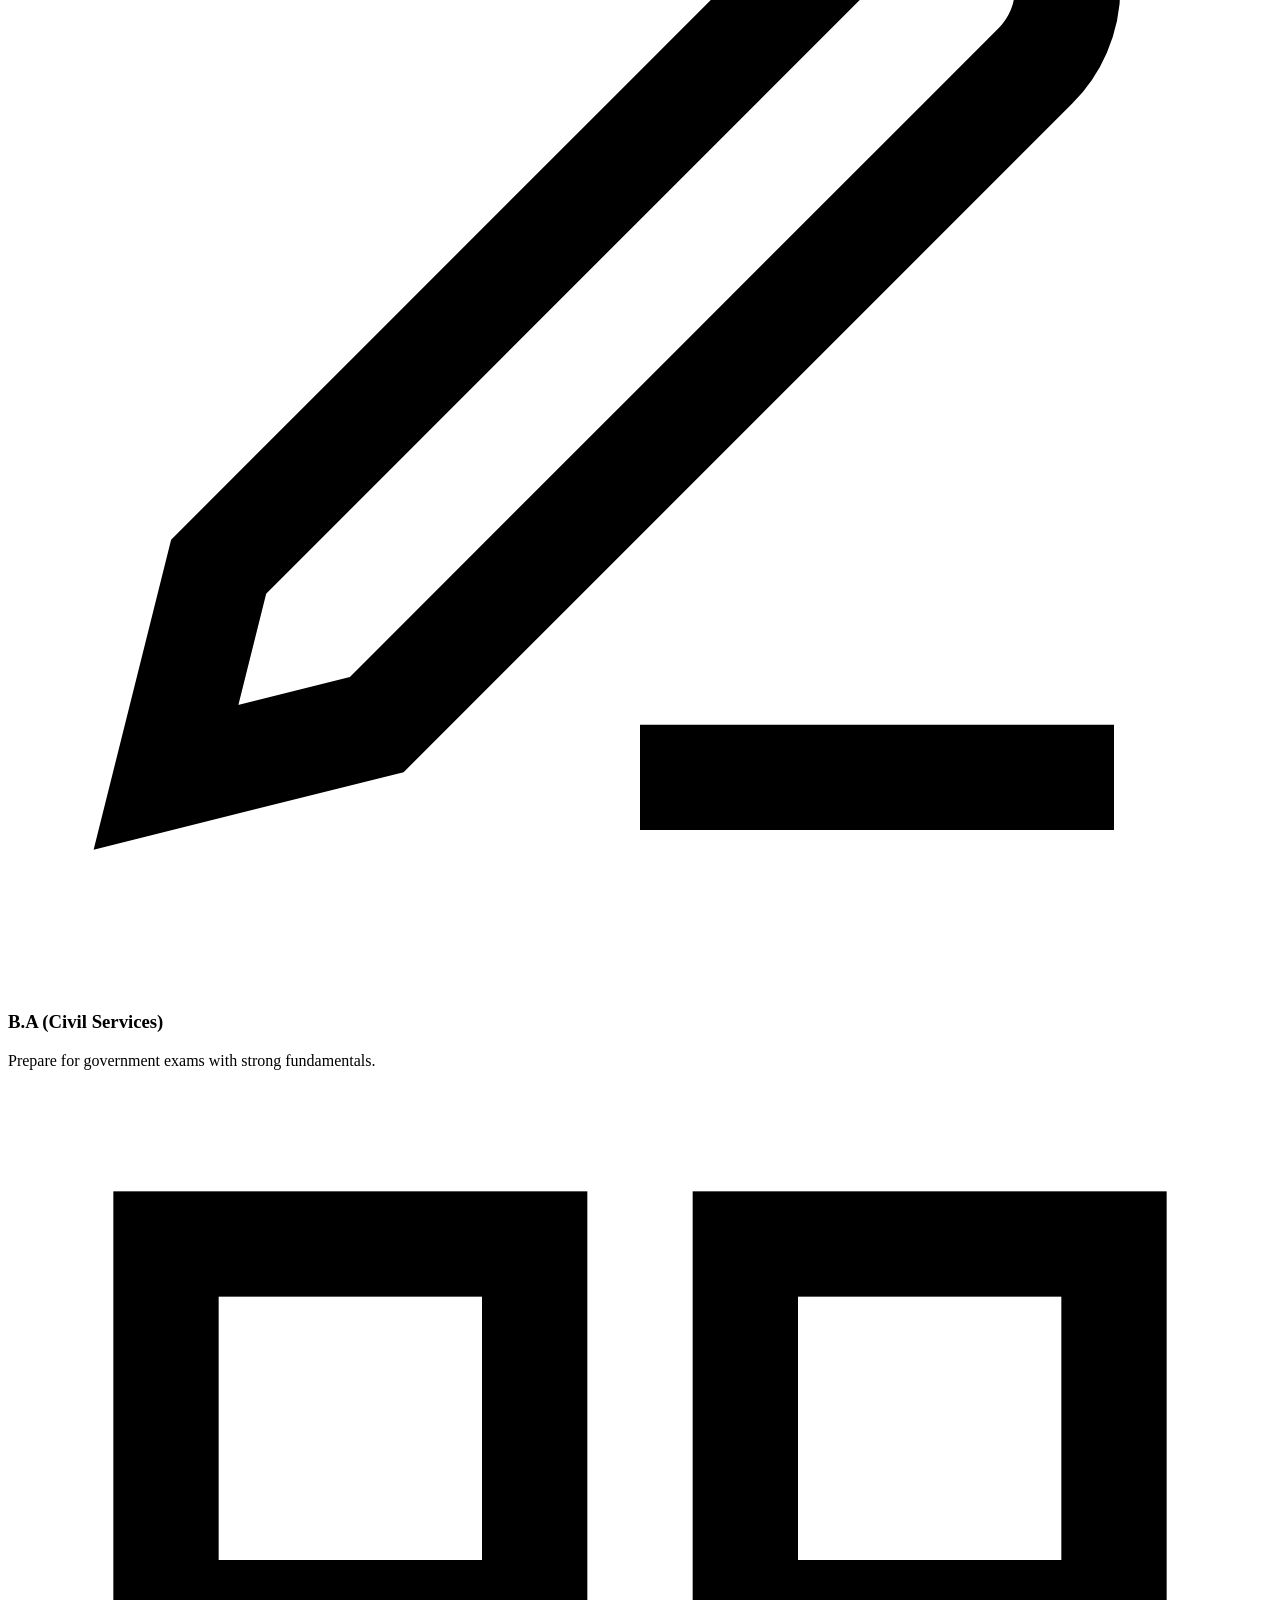
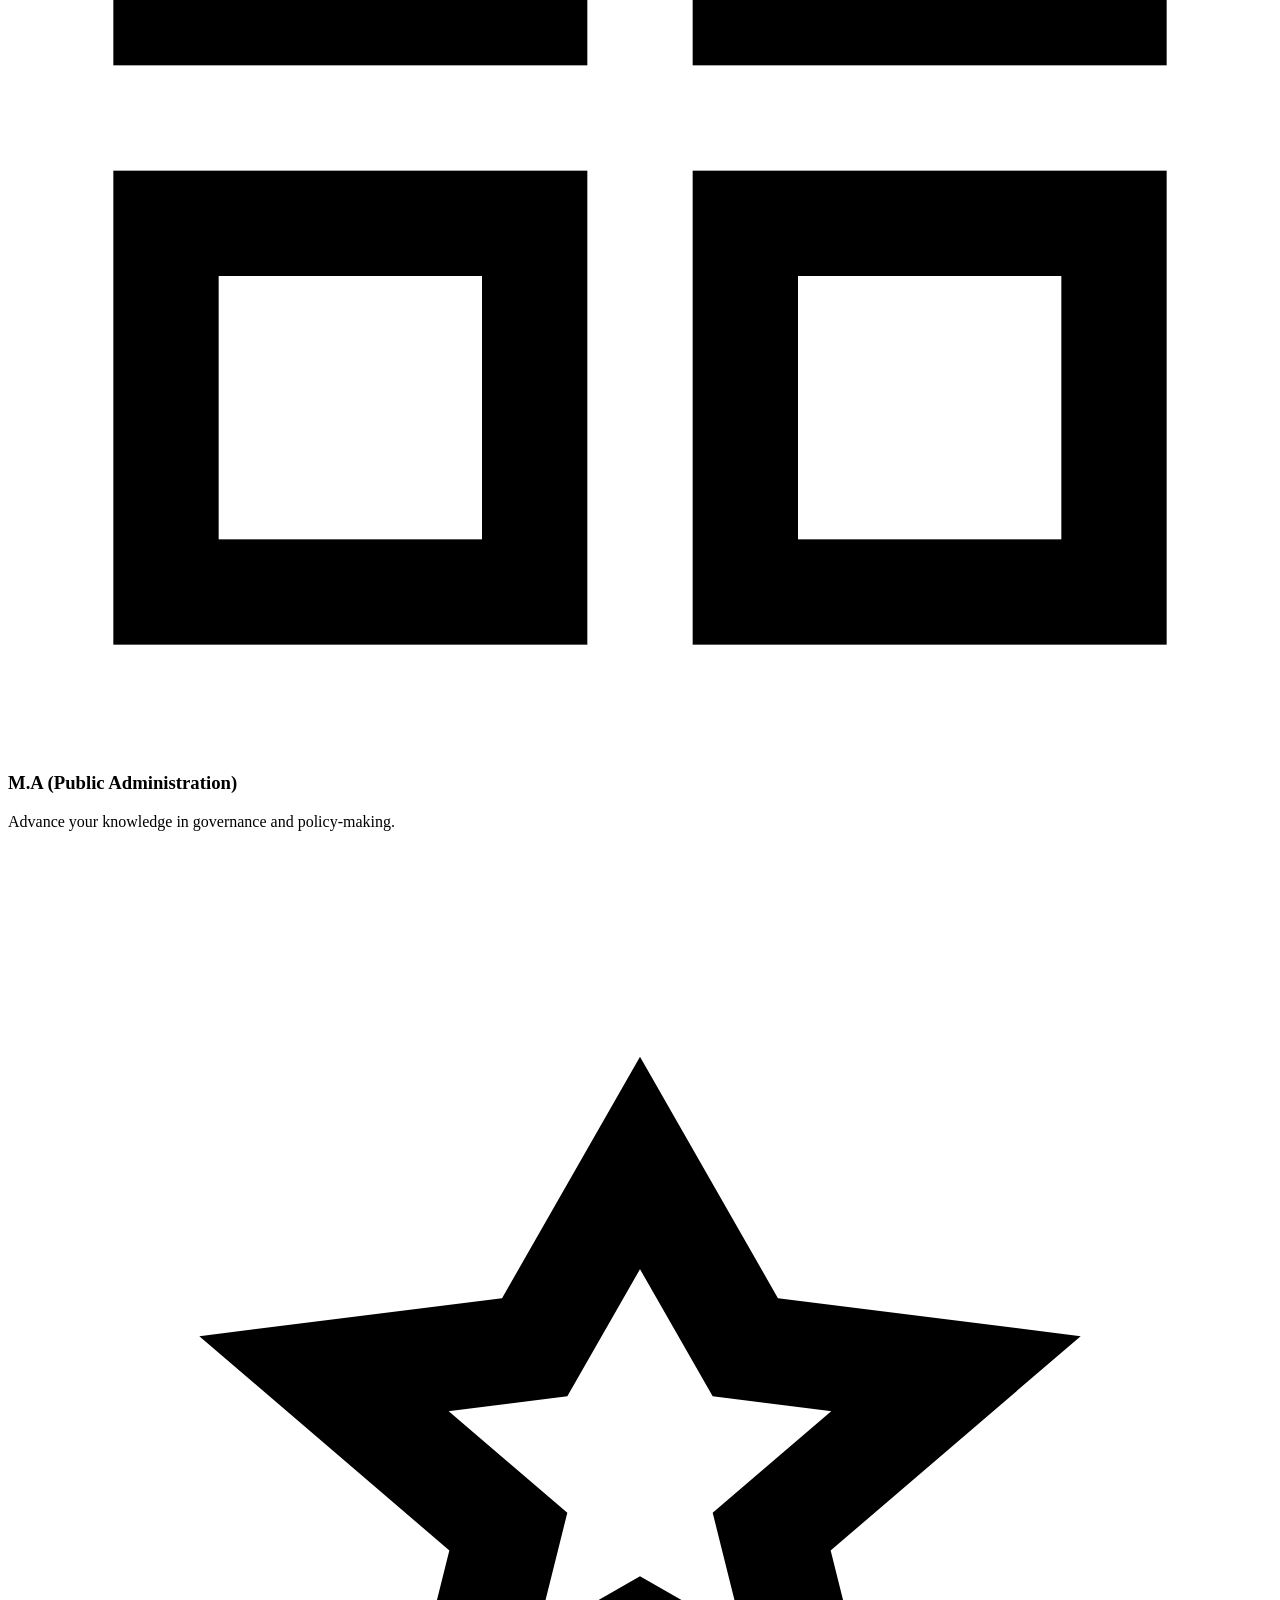
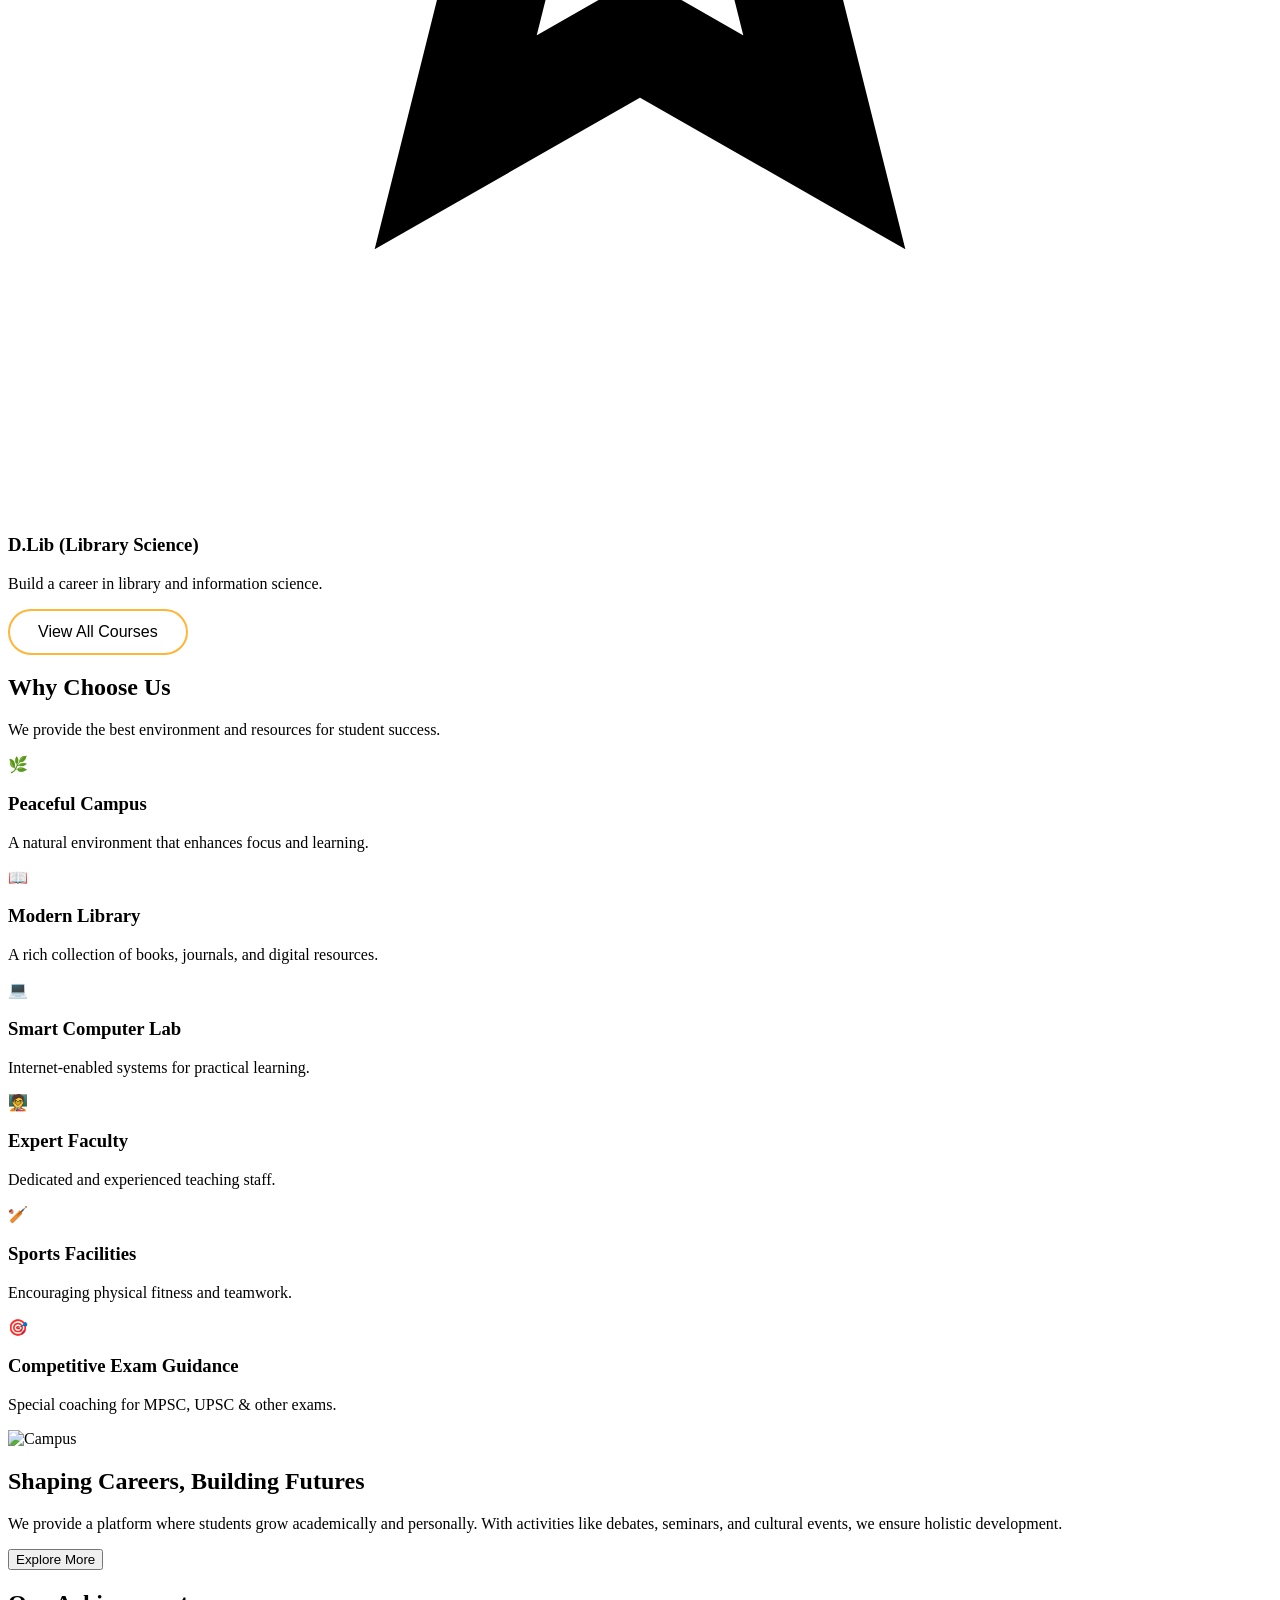
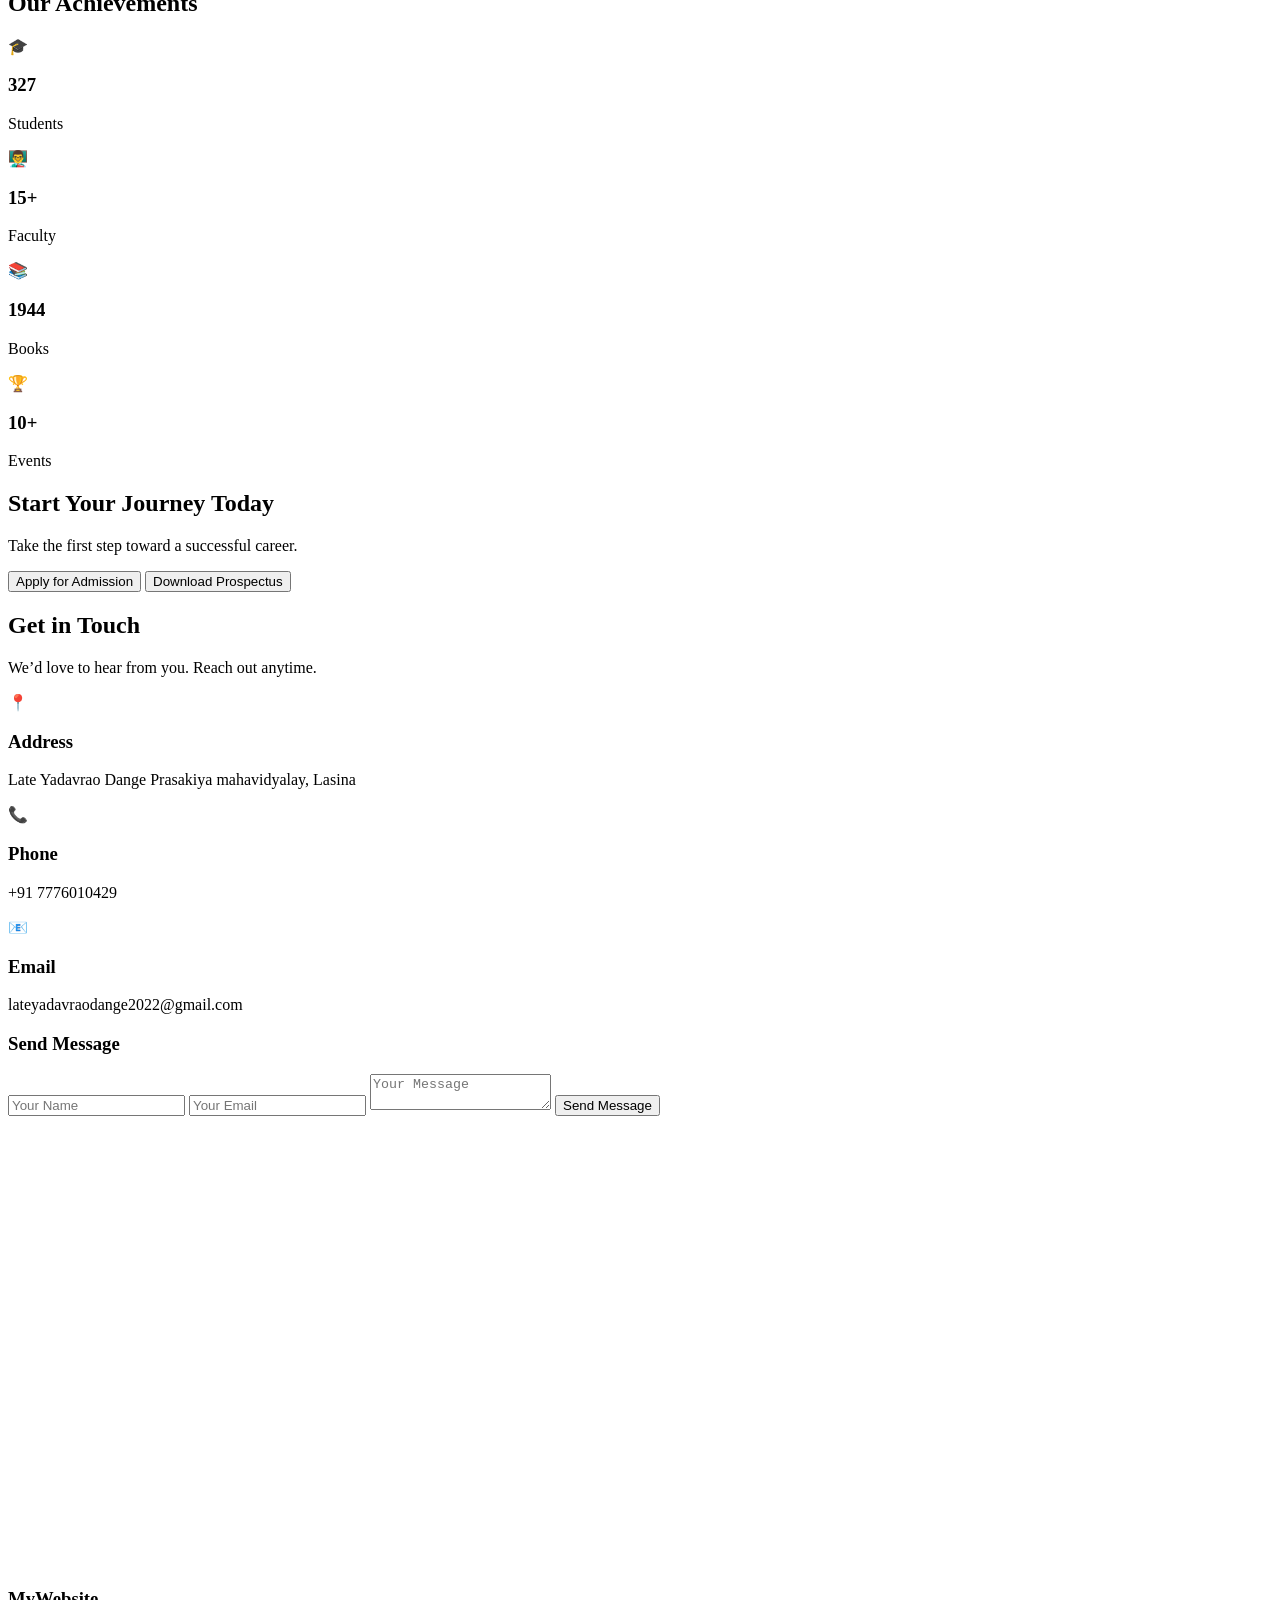
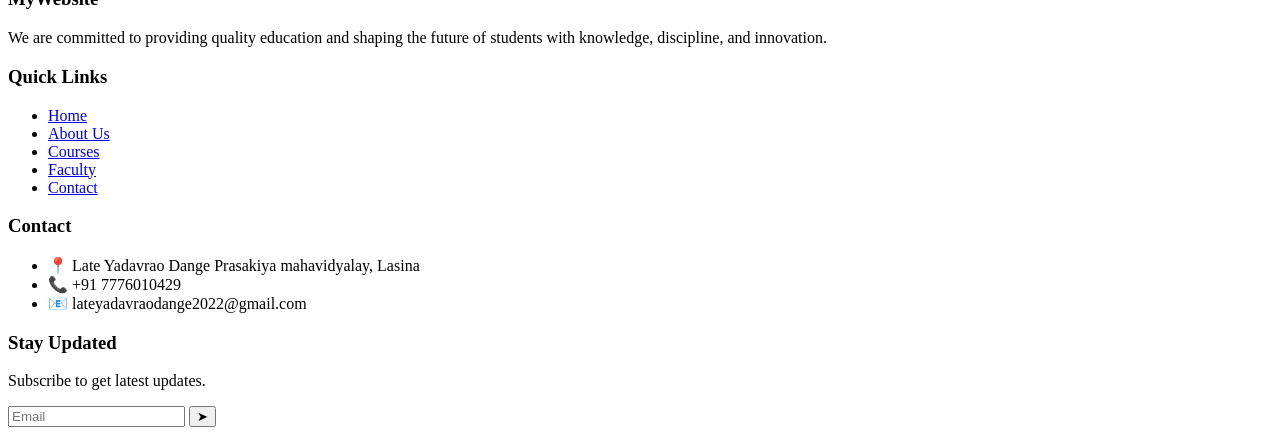
==== commit 8fc318ff: "index.html" ====
--- a/index.html
+++ b/index.html
@@ -3,7 +3,7 @@
 <head>
     <meta charset="UTF-8">
     <meta name="viewport" content="width=device-width, initial-scale=1.0">
-    <title>SKYD</title>
+    <title>LYD</title>
 
     <!-- Tailwind CSS -->
     <script src="https://cdn.tailwindcss.com"></script>
@@ -43,7 +43,7 @@
     <!-- Logo -->
     <a href="#" class="flex items-center space-x-3">
         <img src="logo.jpeg" class="h-12" alt="Logo" />
-        <span class="text-xl font-semibold text-gray-900">SKYD</span>
+        <span class="text-xl font-semibold text-gray-900">LYD</span>
     </a>
     <!-- Mobile Button -->
     <button data-collapse-toggle="navbar-solid" type="button"
@@ -597,4 +597,4 @@
 <script src="script.js"></script>
 <script src="https://cdn.jsdelivr.net/npm/flowbite@4.0.1/dist/flowbite.min.js"></script>
 </body>
-</html>+</html>
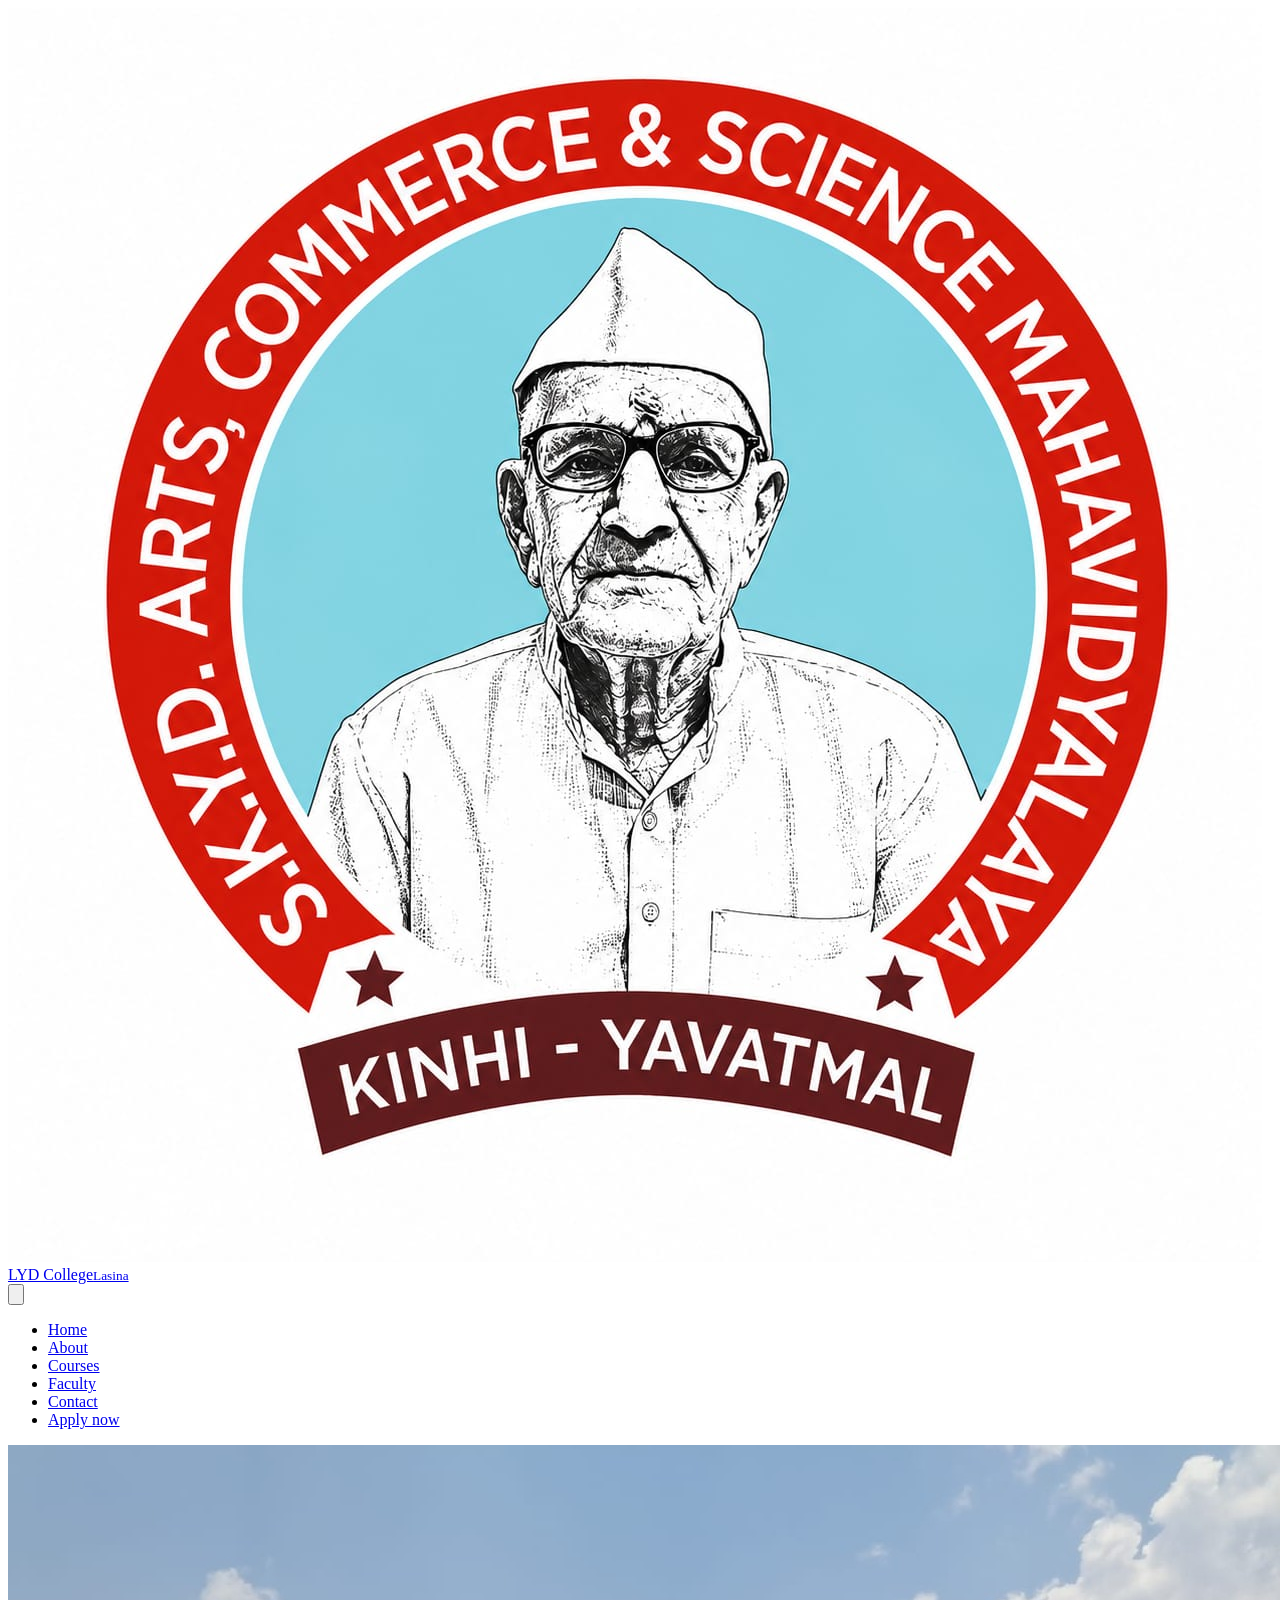
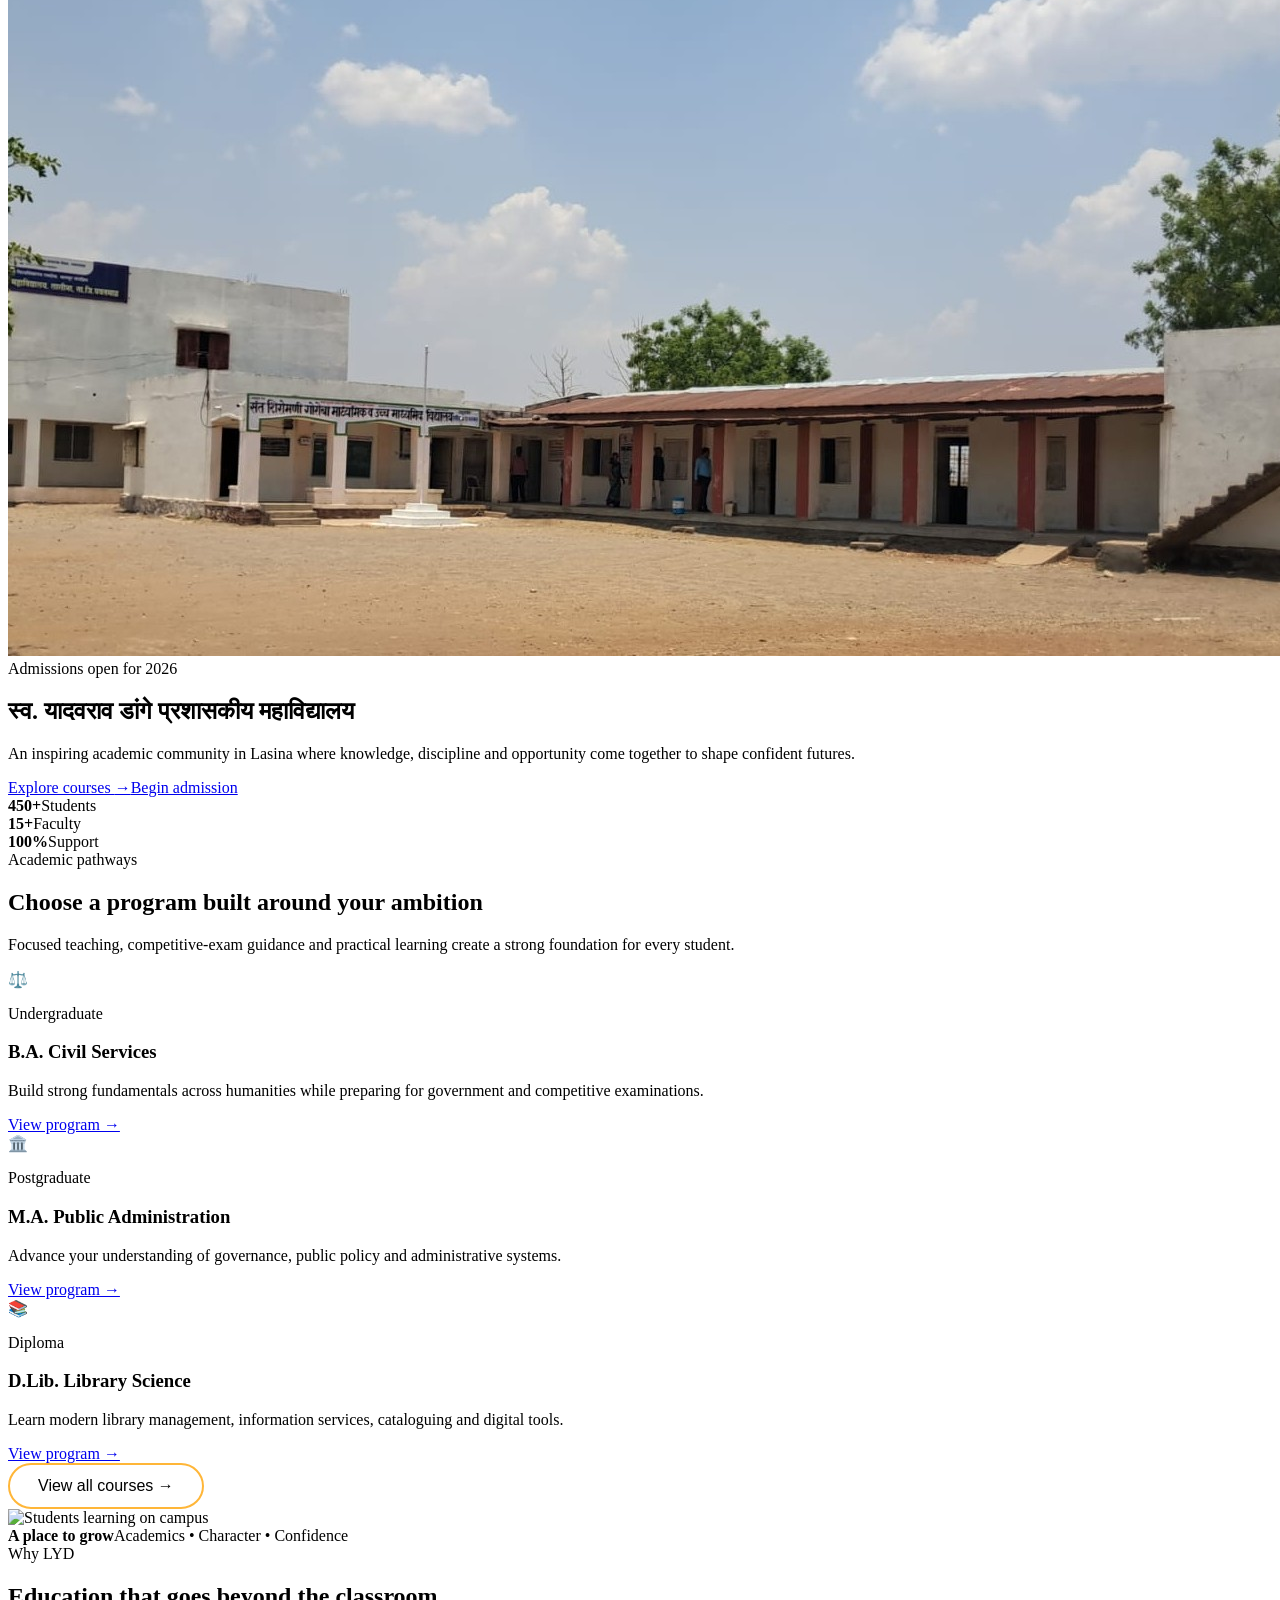
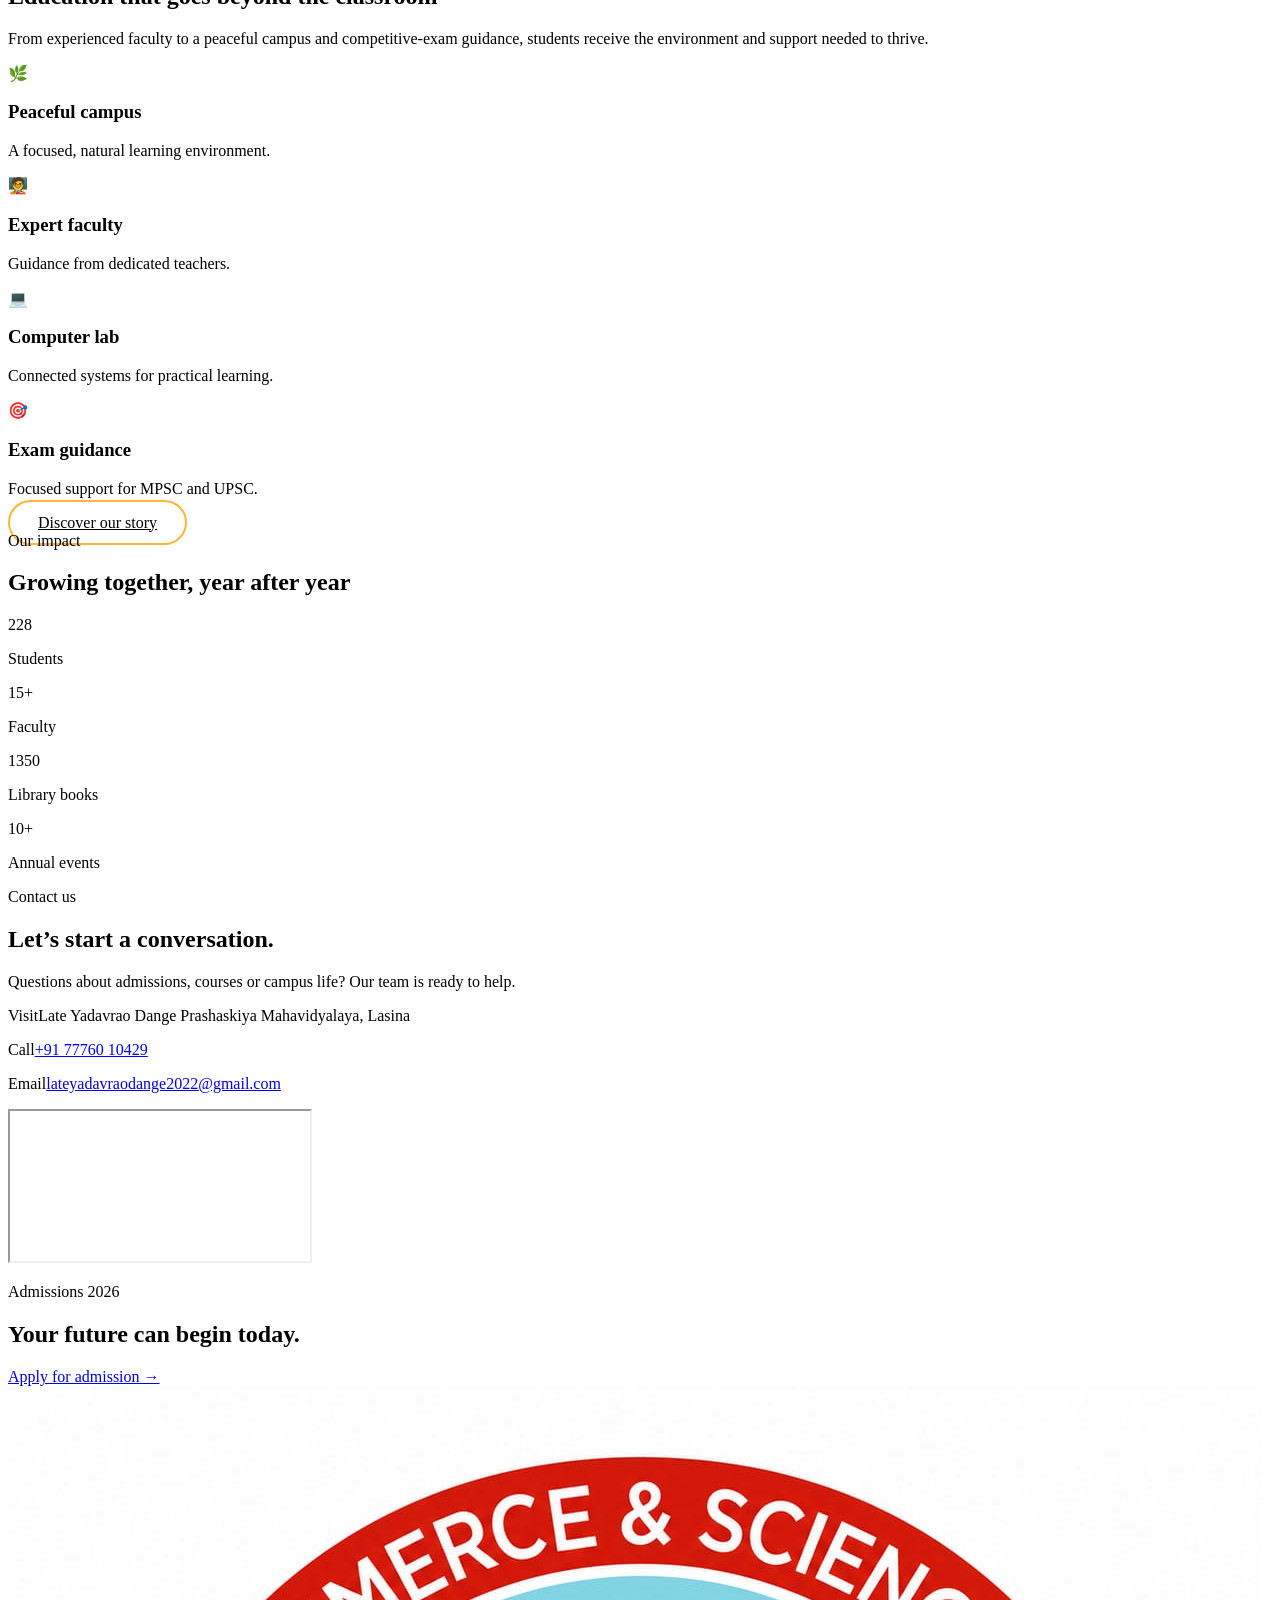
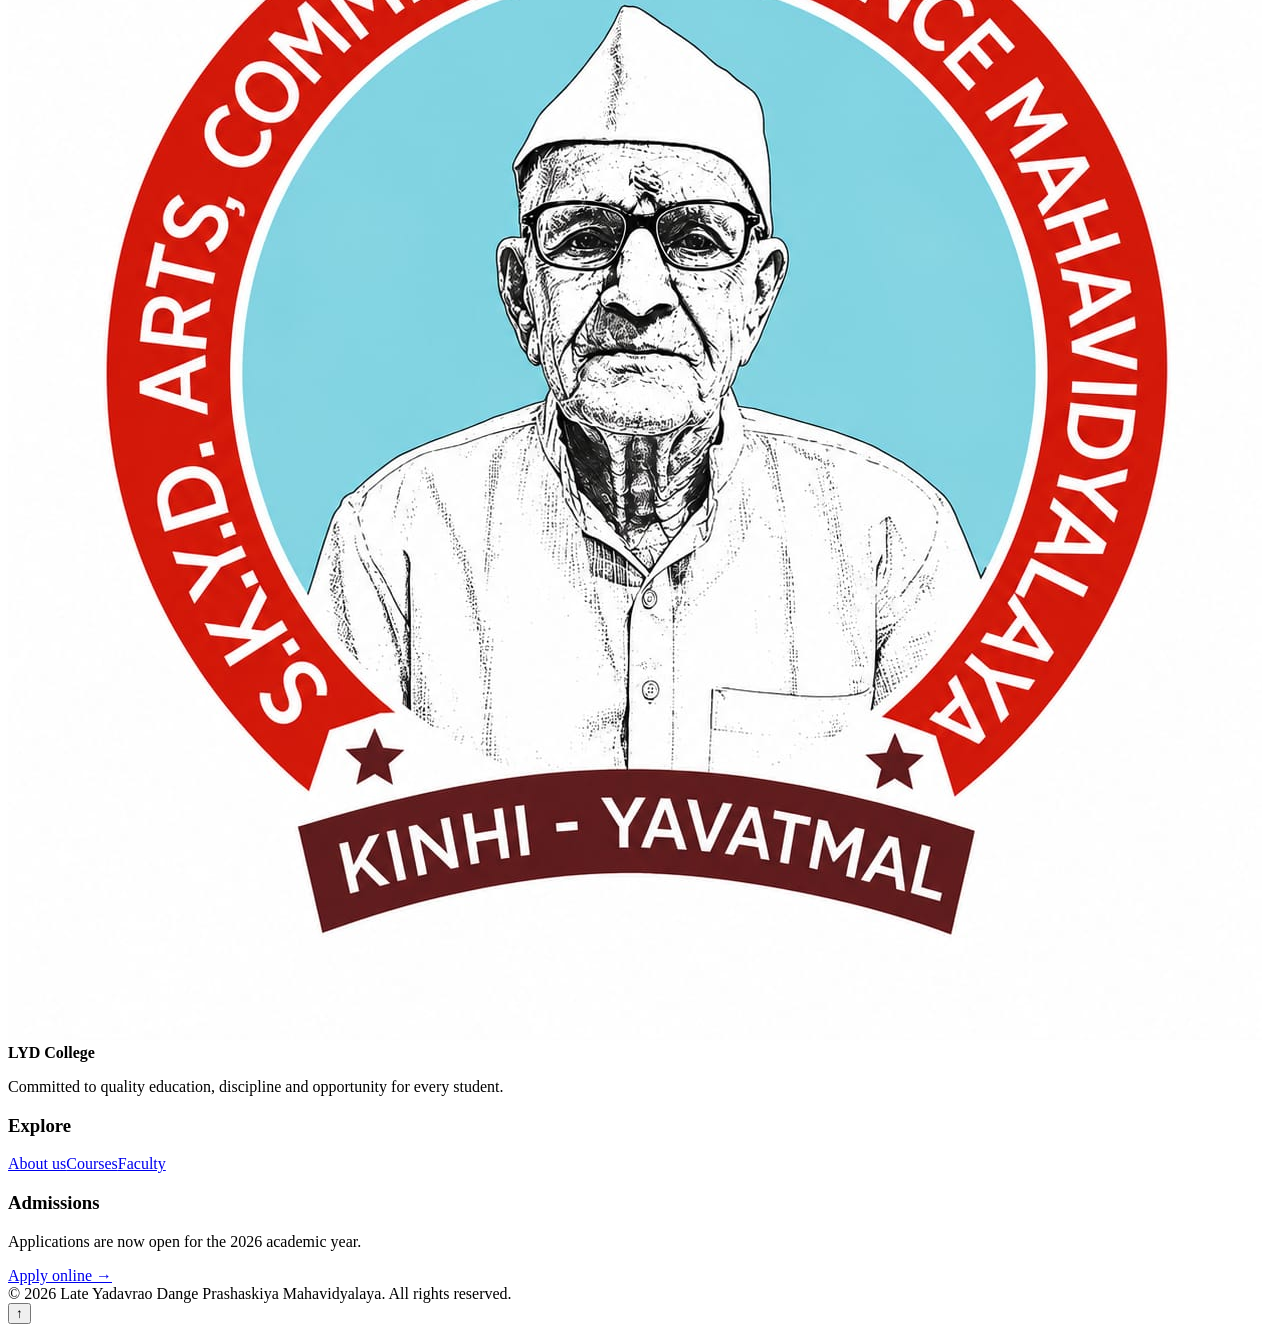
==== commit bba60b25: "index.html" ====
--- a/index.html
+++ b/index.html
@@ -1,600 +1,92 @@
 <!DOCTYPE html>
 <html lang="en" class="scroll-smooth">
 <head>
-    <meta charset="UTF-8">
-    <meta name="viewport" content="width=device-width, initial-scale=1.0">
-    <title>LYD</title>
-
-    <!-- Tailwind CSS -->
-    <script src="https://cdn.tailwindcss.com"></script>
-
-    <link rel="icon" type="image/png" href="logo.jpeg">
-    <link rel="stylesheet" href="style.css">
-    <!-- Flowbite CSS -->
-    <link href="https://cdn.jsdelivr.net/npm/flowbite@4.0.1/dist/flowbite.min.css" rel="stylesheet" />
+  <meta charset="UTF-8">
+  <meta name="viewport" content="width=device-width, initial-scale=1.0">
+  <meta name="description" content="Late Yadavrao Dange Prashaskiya Mahavidyalaya, Lasina — quality education and career-focused learning.">
+  <title>LYD College | Learn. Lead. Serve.</title>
+  <link rel="icon" type="image/jpeg" href="logo.jpeg">
+  <script src="https://cdn.tailwindcss.com"></script>
+  <link rel="stylesheet" href="style.css">
 </head>
-
-<body class="bg-gray-50">
-
-    <!-- LOADER -->
-<div id="loader" class="fixed inset-0 flex items-center justify-center bg-white z-50">
-
-  <div class="flex flex-col items-center">
-
-    <!-- Spinner -->
-    <div class="w-12 h-12 border-4 border-orange-300 border-t-orange-500 rounded-full animate-spin"></div>
-
-    <!-- Text -->
-    <p class="mt-4 text-orange-500 font-semibold">Loading...</p>
-
+<body>
+  <div id="loader" class="fixed inset-0 z-50 grid place-items-center bg-white">
+    <div class="text-center"><div class="mx-auto h-12 w-12 animate-spin rounded-full border-4 border-amber-100 border-t-amber-500"></div><p class="mt-4 text-sm font-extrabold tracking-widest text-amber-600">LYD COLLEGE</p></div>
   </div>
 
-</div>
-    <!-- Back to Top Button -->
-<button id="topBtn"
-  class="fixed bottom-6 right-6 hidden bg-orange-400 from-orange-500 to-yellow-400 
-  text-black p-3 rounded-full shadow-lg hover:bg-orange-400 hover:scale-110 transition duration-300">
-  
-  ↑
-</button>
-<!-- Navbar -->
-<nav class="bg-white fixed w-full z-20 top-0 border-b border-gray-200 shadow-sm">
-  <div class="max-w-screen-xl flex flex-wrap items-center justify-between mx-auto p-4">
-    <!-- Logo -->
-    <a href="#" class="flex items-center space-x-3">
-        <img src="logo.jpeg" class="h-12" alt="Logo" />
-        <span class="text-xl font-semibold text-gray-900">LYD</span>
-    </a>
-    <!-- Mobile Button -->
-    <button data-collapse-toggle="navbar-solid" type="button"
-        class="inline-flex items-center p-2 w-10 h-10 justify-center text-gray-500 rounded-lg md:hidden hover:bg-gray-100 focus:outline-none focus:ring-2 focus:ring-gray-200"
-        aria-controls="navbar-solid" aria-expanded="false">
-        <span class="sr-only">Open menu</span>
-        <svg class="w-6 h-6" fill="none" stroke="currentColor" stroke-width="2"
-            viewBox="0 0 24 24">
-            <path stroke-linecap="round" stroke-linejoin="round"
-                d="M4 6h16M4 12h16M4 18h16" />
-        </svg>
-    </button>
-    <!-- Menu -->
-    <div class="hidden w-full md:block md:w-auto" id="navbar-solid">
-      <ul class="font-medium flex flex-col p-4 md:p-0 mt-4 border border-gray-200 rounded-lg bg-gray-50 md:flex-row md:space-x-8 md:mt-0 md:border-0 md:bg-white">      
-        <li>
-          <a href="#" class="block py-2 px-3 text-gray-900 rounded hover:bg-gray-100 md:hover:bg-transparent md:hover:text-yellow-600 md:p-0">Home</a>
-        </li>
+  <nav id="siteNav" class="site-nav" aria-label="Main navigation">
+    <div class="mx-auto flex max-w-7xl flex-wrap items-center justify-between px-5 py-3">
+      <a href="index.html" class="flex items-center gap-3"><img src="logo.jpeg" class="h-12 w-12 rounded-xl object-cover ring-2 ring-white/20" alt="LYD College logo"><div><span class="brand-name block text-lg font-extrabold leading-tight">LYD College</span><small class="text-[10px] font-bold uppercase tracking-[.18em] text-amber-400">Lasina</small></div></a>
+      <button data-collapse-toggle="navbar-solid" type="button" class="menu-icon inline-grid h-11 w-11 place-items-center rounded-xl border border-white/15 md:hidden" aria-controls="navbar-solid" aria-expanded="false" aria-label="Open navigation"><svg class="h-6 w-6" fill="none" stroke="currentColor" stroke-width="2" viewBox="0 0 24 24"><path stroke-linecap="round" d="M4 6h16M4 12h16M4 18h16"/></svg></button>
+      <div class="hidden w-full md:block md:w-auto" id="navbar-solid"><ul class="flex flex-col gap-1 md:flex-row md:items-center md:gap-8"><li><a class="nav-link active" href="index.html">Home</a></li><li><a class="nav-link" href="about.html">About</a></li><li><a class="nav-link" href="course.html">Courses</a></li><li><a class="nav-link" href="faculty.html">Faculty</a></li><li><a class="nav-link" href="#contact">Contact</a></li><li><a class="btn-primary !min-h-0 !px-5 !py-2.5" href="admission.html">Apply now</a></li></ul></div>
+    </div>
+  </nav>
 
-        <li>
-          <a href="about.html" class="block py-2 px-3 text-gray-900 rounded hover:bg-gray-100 md:hover:bg-transparent md:hover:text-yellow-600 md:p-0">About Us</a>
-        </li>
+  <main>
+    <section class="hero">
+      <img class="hero-bg" src="home.jpeg" alt="LYD College campus">
+      <div class="hero-content">
+        <div class="hero-badge"><i></i> Admissions open for 2026</div>
+        <h1 class="hero-title devanagari">स्व. यादवराव डांगे <span>प्रशासकीय महाविद्यालय</span></h1>
+        <p class="hero-copy">An inspiring academic community in Lasina where knowledge, discipline and opportunity come together to shape confident futures.</p>
+        <div class="mt-9 flex flex-col gap-4 sm:flex-row"><a class="btn-primary" href="course.html">Explore courses <span>→</span></a><a class="btn-secondary" href="admission.html">Begin admission</a></div>
+        <div class="mt-14 grid max-w-2xl grid-cols-3 gap-3 sm:gap-5">
+          <div class="glass-stat"><strong class="block text-2xl text-amber-400 sm:text-3xl">450+</strong><span class="text-xs text-slate-300 sm:text-sm">Students</span></div>
+          <div class="glass-stat"><strong class="block text-2xl text-amber-400 sm:text-3xl">15+</strong><span class="text-xs text-slate-300 sm:text-sm">Faculty</span></div>
+          <div class="glass-stat"><strong class="block text-2xl text-amber-400 sm:text-3xl">100%</strong><span class="text-xs text-slate-300 sm:text-sm">Support</span></div>
+        </div>
+      </div>
+    </section>
 
-        <li>
-          <a href="#course" class="block py-2 px-3 text-gray-900 rounded hover:bg-gray-100 md:hover:bg-transparent md:hover:text-yellow-600 md:p-0">Courses</a>
-        </li>
-        <li>
-          <a href="faculty.html" class="block py-2 px-3 text-gray-900 rounded hover:bg-gray-100 md:hover:bg-transparent md:hover:text-yellow-600 md:p-0">Faculty</a>
-        </li>
-        <li>
-          <a href="#contact" class="block py-2 px-3 text-gray-900 rounded hover:bg-gray-100 md:hover:bg-transparent md:hover:text-yellow-600 md:p-0">Contact</a>
-        </li>
+    <section class="section-space" id="courses">
+      <div class="section-shell">
+        <div class="mx-auto mb-14 max-w-3xl text-center reveal"><span class="section-label">Academic pathways</span><h2 class="section-title">Choose a program built around your ambition</h2><p class="section-copy mt-5">Focused teaching, competitive-exam guidance and practical learning create a strong foundation for every student.</p></div>
+        <div class="grid gap-6 md:grid-cols-3">
+          <article class="soft-card reveal p-8"><div class="icon-box">⚖️</div><p class="mt-7 text-xs font-extrabold uppercase tracking-[.16em] text-amber-600">Undergraduate</p><h3 class="mt-2 text-2xl font-extrabold">B.A. Civil Services</h3><p class="section-copy mt-4 text-sm">Build strong fundamentals across humanities while preparing for government and competitive examinations.</p><a href="course.html#ba" class="mt-7 inline-block font-extrabold text-amber-600">View program →</a></article>
+          <article class="soft-card reveal p-8"><div class="icon-box">🏛️</div><p class="mt-7 text-xs font-extrabold uppercase tracking-[.16em] text-amber-600">Postgraduate</p><h3 class="mt-2 text-2xl font-extrabold">M.A. Public Administration</h3><p class="section-copy mt-4 text-sm">Advance your understanding of governance, public policy and administrative systems.</p><a href="course.html#ma" class="mt-7 inline-block font-extrabold text-amber-600">View program →</a></article>
+          <article class="soft-card reveal p-8"><div class="icon-box">📚</div><p class="mt-7 text-xs font-extrabold uppercase tracking-[.16em] text-amber-600">Diploma</p><h3 class="mt-2 text-2xl font-extrabold">D.Lib. Library Science</h3><p class="section-copy mt-4 text-sm">Learn modern library management, information services, cataloguing and digital tools.</p><a href="course.html#dlib" class="mt-7 inline-block font-extrabold text-amber-600">View program →</a></article>
+        </div>
+        <div class="mt-10 text-center"><button class="outline-btn" onclick="handleClick()">View all courses <span>→</span></button></div>
+      </div>
+    </section>
 
-        <li>
-          <a href="admission.html" class="block py-2 px-3 text-gray-900 rounded hover:bg-gray-100 md:hover:bg-transparent md:hover:text-yellow-600 md:p-0">Admission</a>
-        </li>        
-      </ul>
-    </div>
-  </div>
-</nav>
+    <section class="section-space bg-white">
+      <div class="section-shell grid items-center gap-14 lg:grid-cols-2">
+        <div class="relative reveal"><img src="https://images.unsplash.com/photo-1580582932707-520aed937b7b?auto=format&fit=crop&w=1100&q=85" class="feature-image" alt="Students learning on campus"><div class="accent-panel absolute -bottom-6 -right-2 rounded-2xl p-5 shadow-xl sm:right-8"><strong class="block text-3xl font-extrabold">A place to grow</strong><span class="text-sm font-semibold">Academics • Character • Confidence</span></div></div>
+        <div class="reveal"><span class="section-label">Why LYD</span><h2 class="section-title">Education that goes beyond the classroom</h2><p class="section-copy mt-6">From experienced faculty to a peaceful campus and competitive-exam guidance, students receive the environment and support needed to thrive.</p>
+          <div class="mt-8 grid gap-5 sm:grid-cols-2">
+            <div class="flex gap-4"><div class="icon-box shrink-0">🌿</div><div><h3 class="font-extrabold">Peaceful campus</h3><p class="mt-1 text-sm text-slate-500">A focused, natural learning environment.</p></div></div>
+            <div class="flex gap-4"><div class="icon-box shrink-0">🧑‍🏫</div><div><h3 class="font-extrabold">Expert faculty</h3><p class="mt-1 text-sm text-slate-500">Guidance from dedicated teachers.</p></div></div>
+            <div class="flex gap-4"><div class="icon-box shrink-0">💻</div><div><h3 class="font-extrabold">Computer lab</h3><p class="mt-1 text-sm text-slate-500">Connected systems for practical learning.</p></div></div>
+            <div class="flex gap-4"><div class="icon-box shrink-0">🎯</div><div><h3 class="font-extrabold">Exam guidance</h3><p class="mt-1 text-sm text-slate-500">Focused support for MPSC and UPSC.</p></div></div>
+          </div>
+          <a class="outline-btn mt-9" href="about.html">Discover our story</a>
+        </div>
+      </div>
+    </section>
 
-<!-- HOME SECTION -->
-<section class="relative h-screen flex items-center justify-center overflow-hidden">
+    <section class="dark-panel section-space">
+      <div class="section-shell"><div class="mx-auto mb-12 max-w-2xl text-center reveal"><span class="section-label !text-amber-400">Our impact</span><h2 class="section-title">Growing together, year after year</h2></div><div class="grid grid-cols-2 gap-8 text-center md:grid-cols-4">
+        <div class="reveal"><div class="counter text-4xl font-extrabold text-amber-400" data-target="450">0</div><p class="mt-2 text-slate-300">Students</p></div>
+        <div class="reveal"><div class="counter text-4xl font-extrabold text-amber-400" data-target="15">0</div><p class="mt-2 text-slate-300">Faculty</p></div>
+        <div class="reveal"><div class="counter text-4xl font-extrabold text-amber-400" data-target="3500">0</div><p class="mt-2 text-slate-300">Library books</p></div>
+        <div class="reveal"><div class="counter text-4xl font-extrabold text-amber-400" data-target="10">0</div><p class="mt-2 text-slate-300">Annual events</p></div>
+      </div></div>
+    </section>
 
-  <!-- Background Image -->
-  <div class="absolute inset-0">
-    
-    <!-- Main Image -->
-    <img src="home.jpeg"
-         alt="College Campus"
-         class="w-full h-full object-cover scale-105 blur-[0px]">
+    <section class="section-space" id="contact">
+      <div class="section-shell"><div class="grid gap-8 lg:grid-cols-[.9fr_1.1fr]">
+        <div class="dark-panel reveal rounded-[2rem] p-8 sm:p-10"><span class="section-label !text-amber-400">Contact us</span><h2 class="mt-4 text-4xl font-extrabold">Let’s start a conversation.</h2><p class="mt-4 leading-7 text-slate-300">Questions about admissions, courses or campus life? Our team is ready to help.</p><div class="mt-9 space-y-6 text-sm"><p><span class="block font-extrabold text-amber-400">Visit</span>Late Yadavrao Dange Prashaskiya Mahavidyalaya, Lasina</p><p><span class="block font-extrabold text-amber-400">Call</span><a href="tel:+917776010429">+91 77760 10429</a></p><p><span class="block font-extrabold text-amber-400">Email</span><a class="break-all" href="mailto:lateyadavraodange2022@gmail.com">lateyadavraodange2022@gmail.com</a></p></div></div>
+        <div class="soft-card reveal overflow-hidden p-2"><iframe title="LYD College location" src="https://www.google.com/maps/embed?pb=!1m18!1m12!1m3!1d3739.558135149993!2d78.00790484994654!3d20.401100695738283!2m3!1f0!2f0!3f0!3m2!1i1024!2i768!4f13.1!3m3!1m2!1s0x3bd3e3157ea41b91%3A0x6a1af982b6b050d6!2sLate%20Yadavrao%20Dange%20Prasakiya%20mahavidyalay%2C%20Lasina!5e0!3m2!1sen!2sin!4v1778410644772!5m2!1sen!2sin" class="h-full min-h-[420px] w-full rounded-[1.65rem] border-0" loading="lazy" referrerpolicy="no-referrer-when-downgrade" allowfullscreen></iframe></div>
+      </div></div>
+    </section>
 
-    <!-- Dark Overlay -->
-    <div class="absolute inset-0 bg-black/60"></div>
+    <section class="px-5 pb-20"><div class="accent-panel section-shell reveal flex flex-col items-start justify-between gap-7 rounded-[2rem] p-8 md:flex-row md:items-center md:p-12"><div><p class="text-sm font-extrabold uppercase tracking-[.16em]">Admissions 2026</p><h2 class="mt-2 text-3xl font-extrabold md:text-4xl">Your future can begin today.</h2></div><a class="rounded-full bg-slate-950 px-7 py-4 font-extrabold text-white transition hover:-translate-y-1" href="admission.html">Apply for admission →</a></div></section>
+  </main>
 
-    <!-- Gradient Overlay -->
-    <div class="absolute inset-0 bg-gradient-to-r from-black/70 via-black/40 to-orange-900/30"></div>
+  <footer class="bg-slate-950 px-5 pb-8 pt-16 text-slate-300"><div class="mx-auto grid max-w-7xl gap-10 md:grid-cols-4"><div class="md:col-span-2"><div class="flex items-center gap-3"><img src="logo.jpeg" class="h-12 w-12 rounded-xl object-cover" alt="LYD logo"><strong class="text-xl text-white">LYD College</strong></div><p class="mt-5 max-w-lg text-sm leading-7 text-slate-400">Committed to quality education, discipline and opportunity for every student.</p></div><div><h3 class="font-extrabold text-white">Explore</h3><div class="mt-5 grid gap-3 text-sm"><a href="about.html">About us</a><a href="course.html">Courses</a><a href="faculty.html">Faculty</a></div></div><div><h3 class="font-extrabold text-white">Admissions</h3><p class="mt-5 text-sm leading-7 text-slate-400">Applications are now open for the 2026 academic year.</p><a href="admission.html" class="mt-3 inline-block font-bold text-amber-400">Apply online →</a></div></div><div class="mx-auto mt-12 max-w-7xl border-t border-white/10 pt-6 text-center text-xs text-slate-500">© 2026 Late Yadavrao Dange Prashaskiya Mahavidyalaya. All rights reserved.</div></footer>
 
-  </div>
-
-  <!-- Floating Blur Effects -->
-  <div class="absolute top-10 left-10 w-72 h-72 bg-orange-400/20 rounded-full blur-3xl"></div>
-  <div class="absolute bottom-10 right-10 w-80 h-80 bg-yellow-300/20 rounded-full blur-3xl"></div>
-
-  <!-- Content -->
-  <div class="relative z-10 text-center px-4 max-w-5xl top-10">
-
-    <!-- Top Badge -->
-    <div class="inline-flex items-center gap-2 px-5 py-2 rounded-full bg-white/10 border border-white/20 backdrop-blur-md mb-6 shadow-lg">
-
-      <span class="w-2 h-2 bg-orange-400 rounded-full animate-pulse"></span>
-
-      <p class="text-white text-sm tracking-wide">  
-        Admissions Open 2026
-      </p>
-
-    </div>
-
-
-
-    <!-- Main Heading -->
-    <h1 class="text-5xl md:text-7xl font-extrabold text-white leading-tight drop-shadow-2xl">
-
-      स्व. यादवराव डांगे <br>
-
-    </h1>
-
-        <h1 class="text-5xl md:text-7xl font-extrabold text-white leading-tight drop-shadow-2xl py-3">
-
-      <span class="text-orange-400" >
-        प्रशाकिय महाविद्यालय
-      </span>
-
-       </h1>
-
-    <!-- Subtitle -->
-    <p class="mt-6 text-lg md:text-xl text-gray-200 leading-relaxed max-w-3xl mx-auto">
-
-      Empowering students with quality education, experienced faculty,
-      peaceful campus life, and career-focused learning opportunities.
-
-    </p>
-
-    <!-- Buttons -->
-    <div class="mt-10 flex flex-col sm:flex-row justify-center gap-5">
-
-      <!-- Explore Button -->
-      <a href="#course"
-         class="px-8 py-4 bg-orange-400 text-black font-semibold rounded-full hover:bg-orange-500 hover:scale-105 transition duration-300 shadow-2xl">
-
-        Explore Courses
-
-      </a>
-
-      <!-- Admission Button -->
-      <a href="admission.html"
-         class="px-8 py-4 border border-white/40 text-white rounded-full backdrop-blur-md hover:bg-white hover:text-black transition duration-300">
-
-        Apply Now
-
-      </a>
-
-    </div>
-
-    <!-- Small Stats -->
-    <div class="grid grid-cols-3 gap-4 md:gap-8 mt-16 max-w-3xl mx-auto">
-
-      <!-- Card -->
-      <div class="bg-white/10 backdrop-blur-lg border border-white/10 rounded-2xl p-5 shadow-xl hover:scale-105 transition duration-300">
-
-        <h3 class="text-3xl font-bold text-orange-400">450+</h3>
-
-        <p class="text-gray-200 text-sm mt-1">
-          Students
-        </p>
-
-      </div>
-
-      <!-- Card -->
-      <div class="bg-white/10 backdrop-blur-lg border border-white/10 rounded-2xl p-5 shadow-xl hover:scale-105 transition duration-300">
-
-        <h3 class="text-3xl font-bold text-orange-400">15+</h3>
-
-        <p class="text-gray-200 text-sm mt-1">
-          Faculty
-        </p>
-
-      </div>
-
-      <!-- Card -->
-      <div class="bg-white/10 backdrop-blur-lg border border-white/10 rounded-2xl p-5 shadow-xl hover:scale-105 transition duration-300">
-
-        <h3 class="text-3xl font-bold text-orange-400">100%</h3>
-
-        <p class="text-gray-200 text-sm mt-1">
-          Support
-        </p>
-
-      </div>
-
-    </div>
-
-  </div>
-
-  <!-- Scroll Down -->
-  <div class="absolute bottom-8 left-1/2 -translate-x-1/2 animate-bounce z-20">
-
-    <a href="#course"
-       class="text-white text-4xl hover:text-orange-400 transition">
-
-      ↓
-
-    </a>
-
-  </div>
-
-</section>
-
-
-<!--courses-->>
-<section class="pt-28 pb-20 bg-gray-100" id="course">
-
-  <!-- Heading -->
-  <div class="text-center max-w-2xl mx-auto mb-16">
-    <h1 class="text-4xl md:text-5xl font-bold text-gray-800 tracking-tight">
-      COURSES SECTION
-    </h1>
-    <p class="mt-4 text-gray-500 text-lg">
-      Empowering students with quality education, competitive exam preparation, and career-focused learning in a disciplined and inspiring academic environment.
-    </p>
-  </div>
-
-  <!-- Cards -->
-  <div class="grid md:grid-cols-3 gap-10 max-w-6xl mx-auto px-4">
-
-    <!-- Card 1 -->
-    <div class="group bg-white p-10 rounded-2xl shadow-sm hover:shadow-xl transition text-center">
-      <div class="w-20 h-20 mx-auto mb-6 flex items-center justify-center bg-gray-100 rounded-full group-hover:bg-yellow-50 transition">
-        <svg class="w-8 h-8 text-gray-600 group-hover:text-orange-600 transition" fill="none" stroke="currentColor" stroke-width="2" viewBox="0 0 24 24">
-          <path d="M12 20h9"/>
-          <path d="M16.5 3.5a2.1 2.1 0 113 3L7 19l-4 1 1-4 12.5-12.5z"/>
-        </svg>
-      </div>
-      <h3 class="text-xl font-semibold text-gray-800 mb-3">B.A (Civil Services)</h3>
-      <p class="text-gray-500 text-sm">
-        Prepare for government exams with strong fundamentals.
-      </p>
-    </div>
-
-    <!-- Card 2 -->
-    <div class="group bg-white p-10 rounded-2xl shadow-sm hover:shadow-xl transition text-center">
-      <div class="w-20 h-20 mx-auto mb-6 flex items-center justify-center bg-gray-100 rounded-full group-hover:bg-yellow-50 transition">
-        <svg class="w-8 h-8 text-gray-600 group-hover:text-orange-600 transition" fill="none" stroke="currentColor" stroke-width="2" viewBox="0 0 24 24">
-          <rect x="3" y="3" width="7" height="7"/>
-          <rect x="14" y="3" width="7" height="7"/>
-          <rect x="14" y="14" width="7" height="7"/>
-          <rect x="3" y="14" width="7" height="7"/>
-        </svg>
-      </div>
-      <h3 class="text-xl font-semibold text-gray-800 mb-3">M.A (Public Administration)</h3>
-      <p class="text-gray-500 text-sm">
-        Advance your knowledge in governance and policy-making.
-      </p>
-    </div>
-
-    <!-- Card 3 -->
-    <div class="group bg-white p-10 rounded-2xl shadow-sm hover:shadow-xl transition text-center">
-      <div class="w-20 h-20 mx-auto mb-6 flex items-center justify-center bg-gray-100 rounded-full group-hover:bg-yellow-50 transition">
-        <svg class="w-8 h-8 text-gray-600 group-hover:text-orange-600 transition" fill="none" stroke="currentColor" stroke-width="2" viewBox="0 0 24 24">
-          <path d="M12 15l-3.5 2 1-4L6 10l4-.5L12 6l2 3.5L18 10l-3.5 3 1 4z"/>
-        </svg>
-      </div>
-      <h3 class="text-xl font-semibold text-gray-800 mb-3">D.Lib (Library Science)</h3>
-      <p class="text-gray-500 text-sm">
-        Build a career in library and information science.
-      </p>
-    </div>
-
-  </div>
-
- 
-  <div class="text-center mt-12">
-   <button class="outline-btn" onclick="handleClick()">
-  View All Courses
-</button>
-  </div>
-
-</section>
-
-<!-- WHY CHOOSE US -->
-<section class="py-20 bg-white">
-
-  <!-- Heading -->
-  <div class="text-center max-w-2xl mx-auto mb-16">
-    <h2 class="text-4xl font-bold text-gray-800">Why Choose Us</h2>
-    <p class="mt-4 text-gray-500">
-      We provide the best environment and resources for student success.
-    </p>
-  </div>
-
-  <!-- Icon Grid -->
-  <div class="grid md:grid-cols-3 gap-10 max-w-6xl mx-auto px-4">
-
-    <!-- Item -->
-    <div class="text-center p-6 rounded-xl hover:shadow-lg transition">
-      <div class="text-4xl mb-4">🌿</div>
-      <h3 class="font-semibold text-lg text-gray-800">Peaceful Campus</h3>
-      <p class="text-gray-500 text-sm mt-2">A natural environment that enhances focus and learning.</p>
-    </div>
-
-    <div class="text-center p-6 rounded-xl hover:shadow-lg transition">
-      <div class="text-4xl mb-4">📖</div>
-      <h3 class="font-semibold text-lg text-gray-800">Modern Library</h3>
-      <p class="text-gray-500 text-sm mt-2">A rich collection of books, journals, and digital resources.</p>
-    </div>
-
-    <div class="text-center p-6 rounded-xl hover:shadow-lg transition">
-      <div class="text-4xl mb-4">💻</div>
-      <h3 class="font-semibold text-lg text-gray-800">Smart Computer Lab</h3>
-      <p class="text-gray-500 text-sm mt-2">Internet-enabled systems for practical learning.</p>
-    </div>
-
-    <div class="text-center p-6 rounded-xl hover:shadow-lg transition">
-      <div class="text-4xl mb-4">🧑‍🏫</div>
-      <h3 class="font-semibold text-lg text-gray-800">Expert Faculty</h3>
-      <p class="text-gray-500 text-sm mt-2">Dedicated and experienced teaching staff.</p>
-    </div>
-
-    <div class="text-center p-6 rounded-xl hover:shadow-lg transition">
-      <div class="text-4xl mb-4">🏏</div>
-      <h3 class="font-semibold text-lg text-gray-800">Sports Facilities</h3>
-      <p class="text-gray-500 text-sm mt-2">Encouraging physical fitness and teamwork.</p>
-    </div>
-
-    <div class="text-center p-6 rounded-xl hover:shadow-lg transition">
-      <div class="text-4xl mb-4">🎯</div>
-      <h3 class="font-semibold text-lg text-gray-800">Competitive Exam Guidance</h3>
-      <p class="text-gray-500 text-sm mt-2">Special coaching for MPSC, UPSC & other exams.</p>
-    </div>
-
-  </div>
-</section>
-<!-- FEATURE SPLIT SECTION -->
-<section class="py-20 bg-gray-100">
-
-  <div class="max-w-6xl mx-auto px-4 grid md:grid-cols-2 gap-12 items-center">
-
-    <!-- Left Image -->
-    <div>
-      <img src="https://images.unsplash.com/photo-1580582932707-520aed937b7b"
-           alt="Campus"
-           class="rounded-2xl shadow-lg">
-    </div>
-
-    <!-- Right Content -->
-    <div>
-      <h2 class="text-3xl md:text-4xl font-bold text-gray-800">
-        Shaping Careers, Building Futures
-      </h2>
-
-      <p class="mt-4 text-gray-600 leading-relaxed">
-        We provide a platform where students grow academically and personally. 
-        With activities like debates, seminars, and cultural events, we ensure 
-        holistic development.
-      </p>
-
-      <!-- Button -->
-      <button class="mt-6 px-6 py-3 text-orange-500 border-2 border-orange-500 rounded-full hover:bg-orange-500 hover:text-white transition">
-        Explore More
-      </button>
-    </div>
-
-  </div>
-
-</section>
-<!-- STATS SECTION -->
-<section class="py-20 bg-grey-400 text-black">
-  <div class="max-w-6xl mx-auto px-4 text-center">
-
-    <h2 class="text-3xl font-bold mb-10">Our Achievements</h2>
-
-    <div class="grid grid-cols-2 md:grid-cols-4 gap-8">
-
-      <div>
-        <div class="text-4xl">🎓</div>
-        <h3 class="text-3xl font-bold counter" data-target="450">0</h3>
-        <p>Students</p>
-      </div>
-
-      <div>
-        <div class="text-4xl">👨‍🏫</div>
-        <h3 class="text-3xl font-bold counter" data-target="15">0</h3>
-        <p>Faculty</p>
-      </div>
-
-      <div>
-        <div class="text-4xl">📚</div>
-        <h3 class="text-3xl font-bold counter" data-target="3500">0</h3>
-        <p>Books</p>
-      </div>
-
-      <div>
-        <div class="text-4xl">🏆</div>
-        <h3 class="text-3xl font-bold counter" data-target="10">0</h3>
-        <p>Events</p>
-      </div>
-
-    </div>
-  </div>
-</section>
-
-<!-- ADMISSION CTA -->
-<section class="py-20 bg-grey-to-r from-orange-500 to-yellow-400 text-black text-center">
-
-  <div class="max-w-3xl mx-auto px-4">
-    
-    <h2 class="text-3xl md:text-4xl font-bold">
-      Start Your Journey Today
-    </h2>
-
-    <p class="mt-4 text-lg">
-      Take the first step toward a successful career.
-    </p>
-
-    <!-- Buttons -->
-    <div class="mt-8 flex flex-col md:flex-row justify-center gap-4">
-
-      <!-- Apply Button -->
-      <button class="px-6 py-3 bg-white text-black border-2 border-orange-300 font-semibold rounded-full hover:text-orange-500 hover:bg-white-200 transition">
-        Apply for Admission
-      </button>
-
-      <!-- Download Button -->
-      <button class="px-6 py-3 border-2 border-orange-300 rounded-full hover:bg-white hover:text-orange-500 transition">
-        Download Prospectus
-      </button>
-
-    </div>
-
-  </div>
-
-</section>
-
-
-<!-- CONTACT SECTION (PRO) -->
-<section class="py-20 bg-gray-100" id="contact">
-
-  <div class="max-w-6xl mx-auto px-4">
-
-    <!-- Heading -->
-    <div class="text-center mb-14">
-      <h2 class="text-4xl font-bold text-gray-800">Get in Touch</h2>
-      <p class="mt-4 text-gray-500">
-        We’d love to hear from you. Reach out anytime.
-      </p>
-    </div>
-
-    <!-- Top Contact Cards -->
-    <div class="grid md:grid-cols-3 gap-6 mb-12">
-
-      <div class="bg-white p-6 rounded-xl shadow-sm text-center hover:shadow-lg transition">
-        <div class="text-3xl mb-2">📍</div>
-        <h3 class="font-semibold text-gray-800">Address</h3>
-        <p class="text-gray-500 text-sm mt-1">Late Yadavrao Dange Prasakiya mahavidyalay, Lasina</p>
-      </div>
-
-      <div class="bg-white p-6 rounded-xl shadow-sm text-center hover:shadow-lg transition">
-        <div class="text-3xl mb-2">📞</div>
-        <h3 class="font-semibold text-gray-800">Phone</h3>
-        <p class="text-gray-500 text-sm mt-1">+91 7776010429</p>
-      </div>
-
-      <div class="bg-white p-6 rounded-xl shadow-sm text-center hover:shadow-lg transition">
-        <div class="text-3xl mb-2">📧</div>
-        <h3 class="font-semibold text-gray-800">Email</h3>
-        <p class="text-gray-500 text-sm mt-1">lateyadavraodange2022@gmail.com</p>
-      </div>
-
-    </div>
-
-    <!-- Form + Map -->
-    <div class="grid md:grid-cols-2 gap-10">
-
-      <!-- FORM -->
-      <div class="bg-white p-8 rounded-2xl shadow-sm">
-
-        <h3 class="text-2xl font-semibold text-orange-500 mb-6">
-          Send Message
-        </h3>
-
-        <form>
-
-          <input type="text" placeholder="Your Name"
-            class="w-full mb-4 p-3 border rounded-lg focus:outline-none focus:ring-2 focus:ring-orange-400">
-
-          <input type="email" placeholder="Your Email"
-            class="w-full mb-4 p-3 border rounded-lg focus:outline-none focus:ring-2 focus:ring-orange-400">
-
-          <textarea placeholder="Your Message"
-            class="w-full mb-4 p-3 border rounded-lg h-32 focus:outline-none focus:ring-2 focus:ring-orange-400"></textarea>
-
-          <button class="w-full py-3 bg-white border-2 border-orange-300 text-black rounded-lg hover:bg-white hover:text-orange-300 transition">
-            Send Message
-          </button>
-
-        </form>
-
-      </div>
-
-      <!-- MAP -->
-      <div class="rounded-2xl overflow-hidden shadow-lg">
-
-        <iframe src="https://www.google.com/maps/embed?pb=!1m18!1m12!1m3!1d3739.558135149993!2d78.00790484994654!3d20.401100695738283!2m3!1f0!2f0!3f0!3m2!1i1024!2i768!4f13.1!3m3!1m2!1s0x3bd3e3157ea41b91%3A0x6a1af982b6b050d6!2sLate%20Yadavrao%20Dange%20Prasakiya%20mahavidyalay%2C%20Lasina!5e0!3m2!1sen!2sin!4v1778410644772!5m2!1sen!2sin" width="600" height="450" style="border:0;" allowfullscreen="" loading="lazy" referrerpolicy="no-referrer-when-downgrade"></iframe>
-
-      </div>
-
-    </div>
-
-  </div>
-
-</section>
-
-
-<!-- FOOTER -->
-<footer class="bg-white-400 text-black-400 pt-16 pb-8">
-
-  <div class="max-w-6xl mx-auto px-4 grid md:grid-cols-4 gap-10">
-
-    <!-- About -->
-    <div>
-      <h3 class="text-xl font-semibold text-gray-700 mb-4">MyWebsite</h3>
-      <p class="text-sm text-gray-700">
-        We are committed to providing quality education and shaping the future of students with knowledge, discipline, and innovation.
-      </p>
-    </div>
-
-    <!-- Quick Links -->
-    <div>
-      <h3 class="text-lg font-semibold text-gray-700 mb-4">Quick Links</h3>
-      <ul class="space-y-2 text-sm text-gray-700">
-        <li><a href="#" class="hover:text-orange-400 transition">Home</a></li>
-        <li><a href="about.html" class="hover:text-orange-400 transition">About Us</a></li>
-        <li><a href="#course" class="hover:text-orange-400 transition">Courses</a></li>
-        <li><a href="faculty.html" class="hover:text-orange-400 transition">Faculty</a></li>
-        <li><a href="#contact" class="hover:text-orange-400 transition">Contact</a></li>
-      </ul>
-    </div>
-
-    <!-- Contact Info -->
-    <div>
-      <h3 class="text-lg font-semibold text-gray-700 mb-4">Contact</h3>
-      <ul class="text-sm space-y-2 text-gray-700">
-        <li>📍 Late Yadavrao Dange Prasakiya mahavidyalay, Lasina</li>
-        <li>📞 +91 7776010429</li>
-        <li>📧 lateyadavraodange2022@gmail.com</li>
-      </ul>
-    </div>
-
-    <!-- Newsletter -->
-    <div>
-      <h3 class="text-lg font-semibold text-gray-700 mb-4">Stay Updated</h3>
-      <p class="text-sm text-gray-700 mb-4">
-        Subscribe to get latest updates.
-      </p>
-
-      <div class="flex">
-        <input type="email" placeholder="Email"
-          class="w-full px-3 py-2 rounded-l-lg text-gray-700 focus:outline-none">
-
-        <button class="bg-orange-400 px-4 py-2 rounded-r-lg hover:bg-orange-600 transition">
-          ➤
-        </button>
-      </div>
-    </div>
-
-  </div>
-
-  <!-- Bottom 
-<div class="mt-8 pt-4 text-center text-sm text-gray-700">
-
-  
-  <div class="w-28 h-1.5 mx-auto mb-2 bg-orange-400 rounded-full"></div>
-
-  
-  © 2026 Parimal Chaudhri. All rights reserved.
-
-</div>-->
-
-</footer>
-
-<script src="script.js"></script>
-<script src="https://cdn.jsdelivr.net/npm/flowbite@4.0.1/dist/flowbite.min.js"></script>
+  <button id="topBtn" class="fixed bottom-6 right-6 grid h-12 w-12 place-items-center rounded-full bg-amber-500 font-extrabold text-slate-950 shadow-xl" aria-label="Back to top">↑</button>
+  <script src="script.js"></script>
 </body>
 </html>
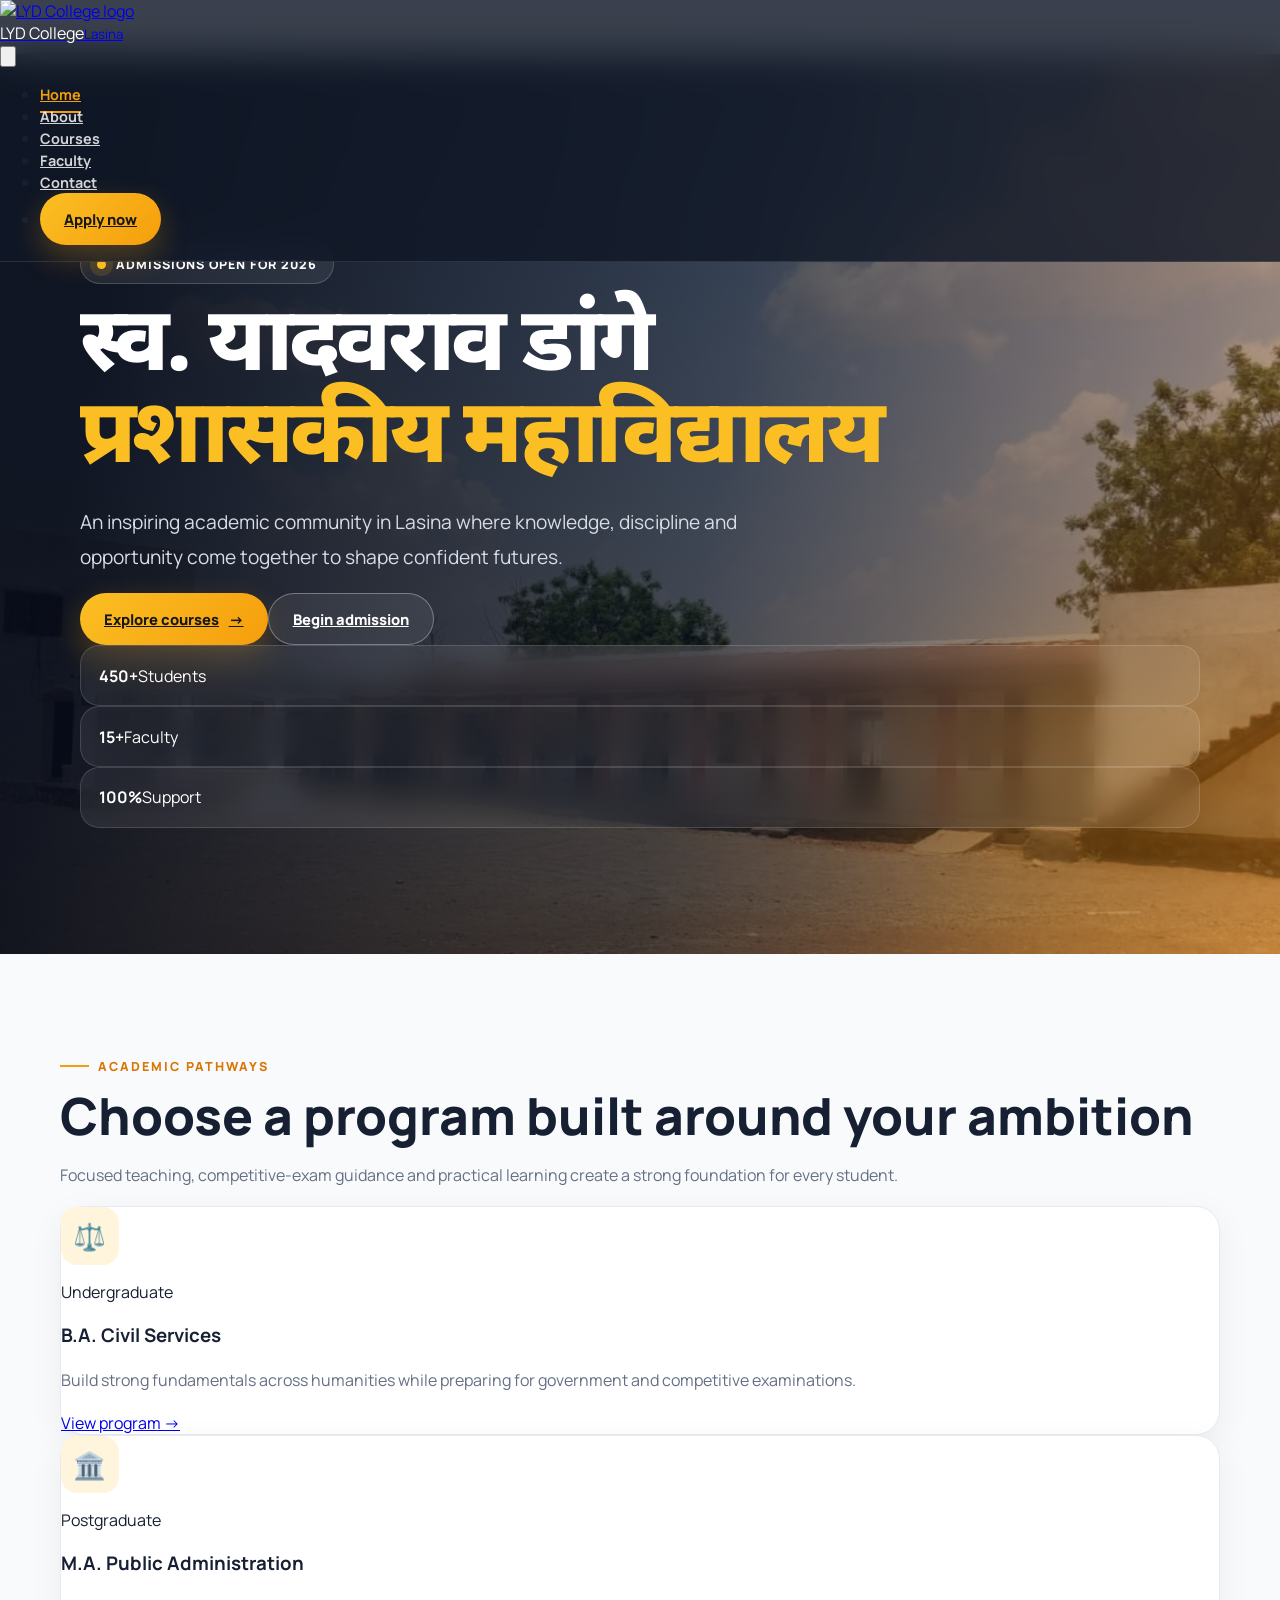
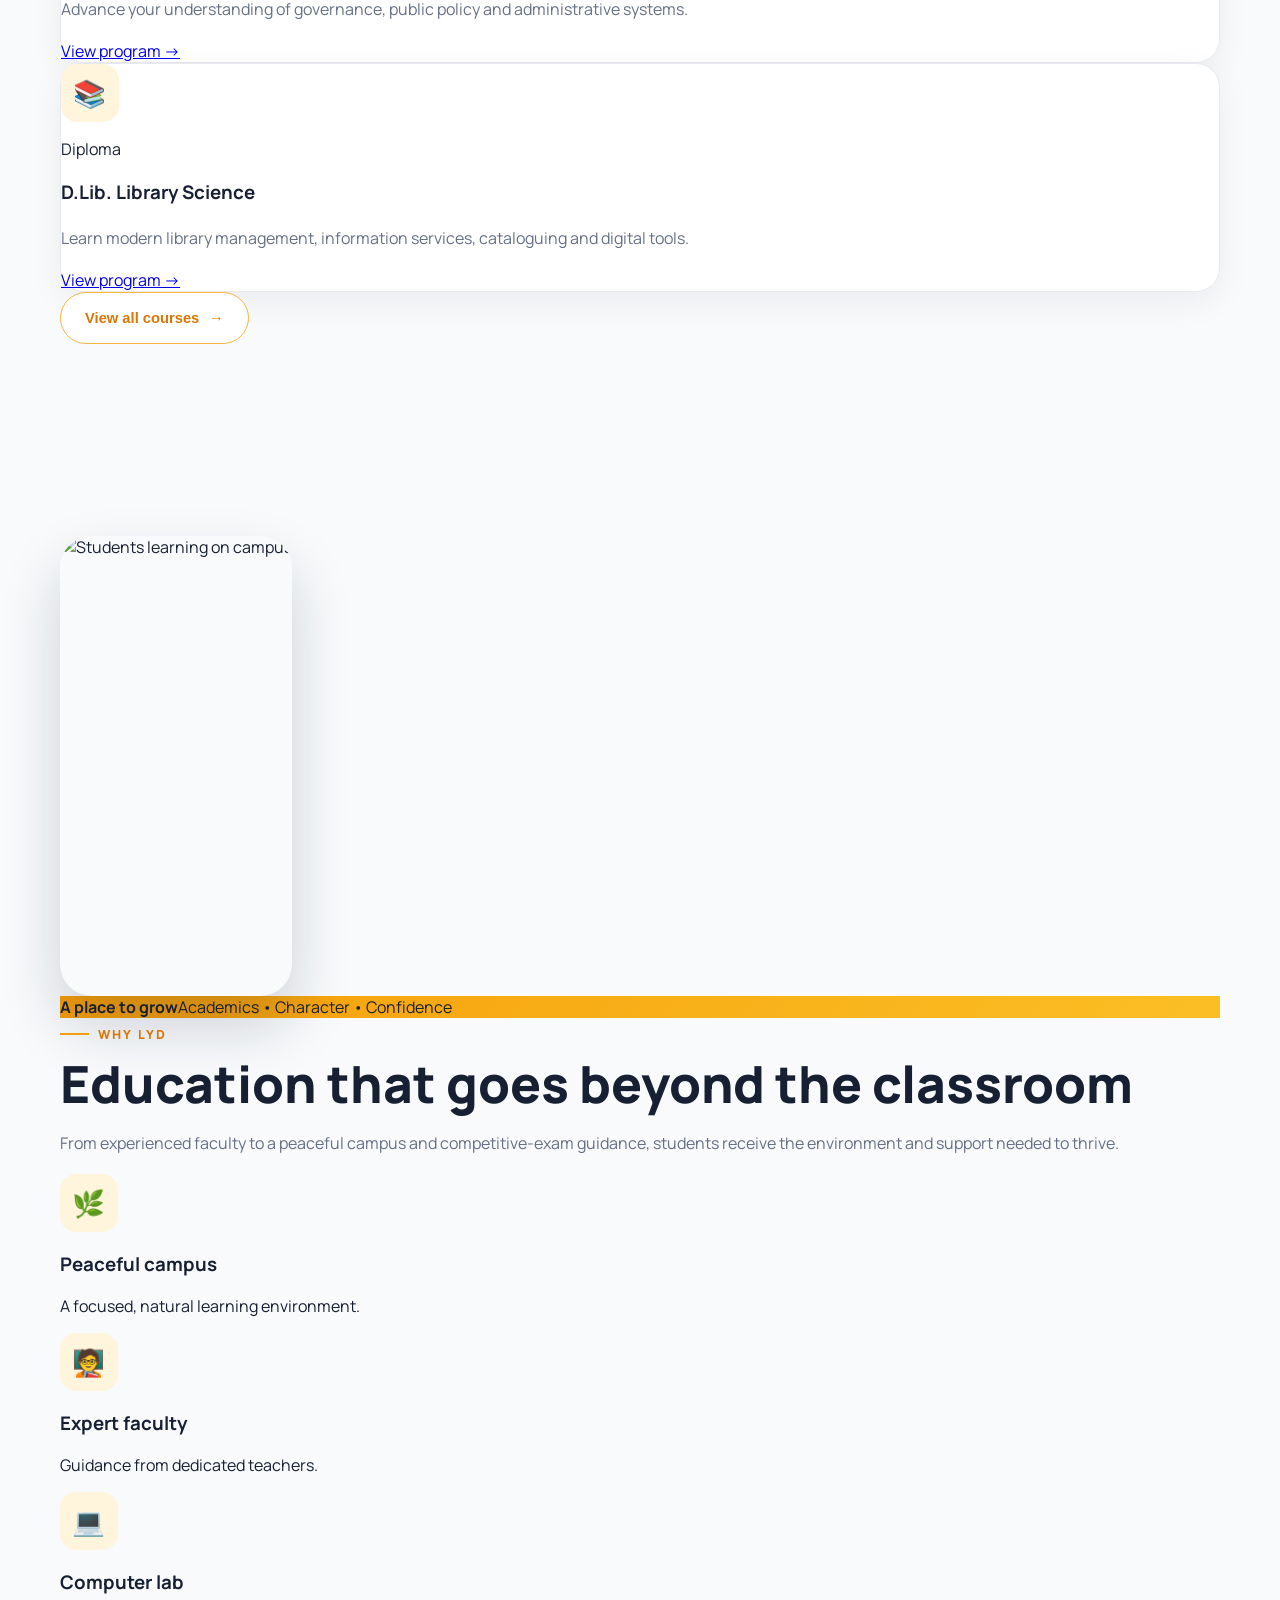
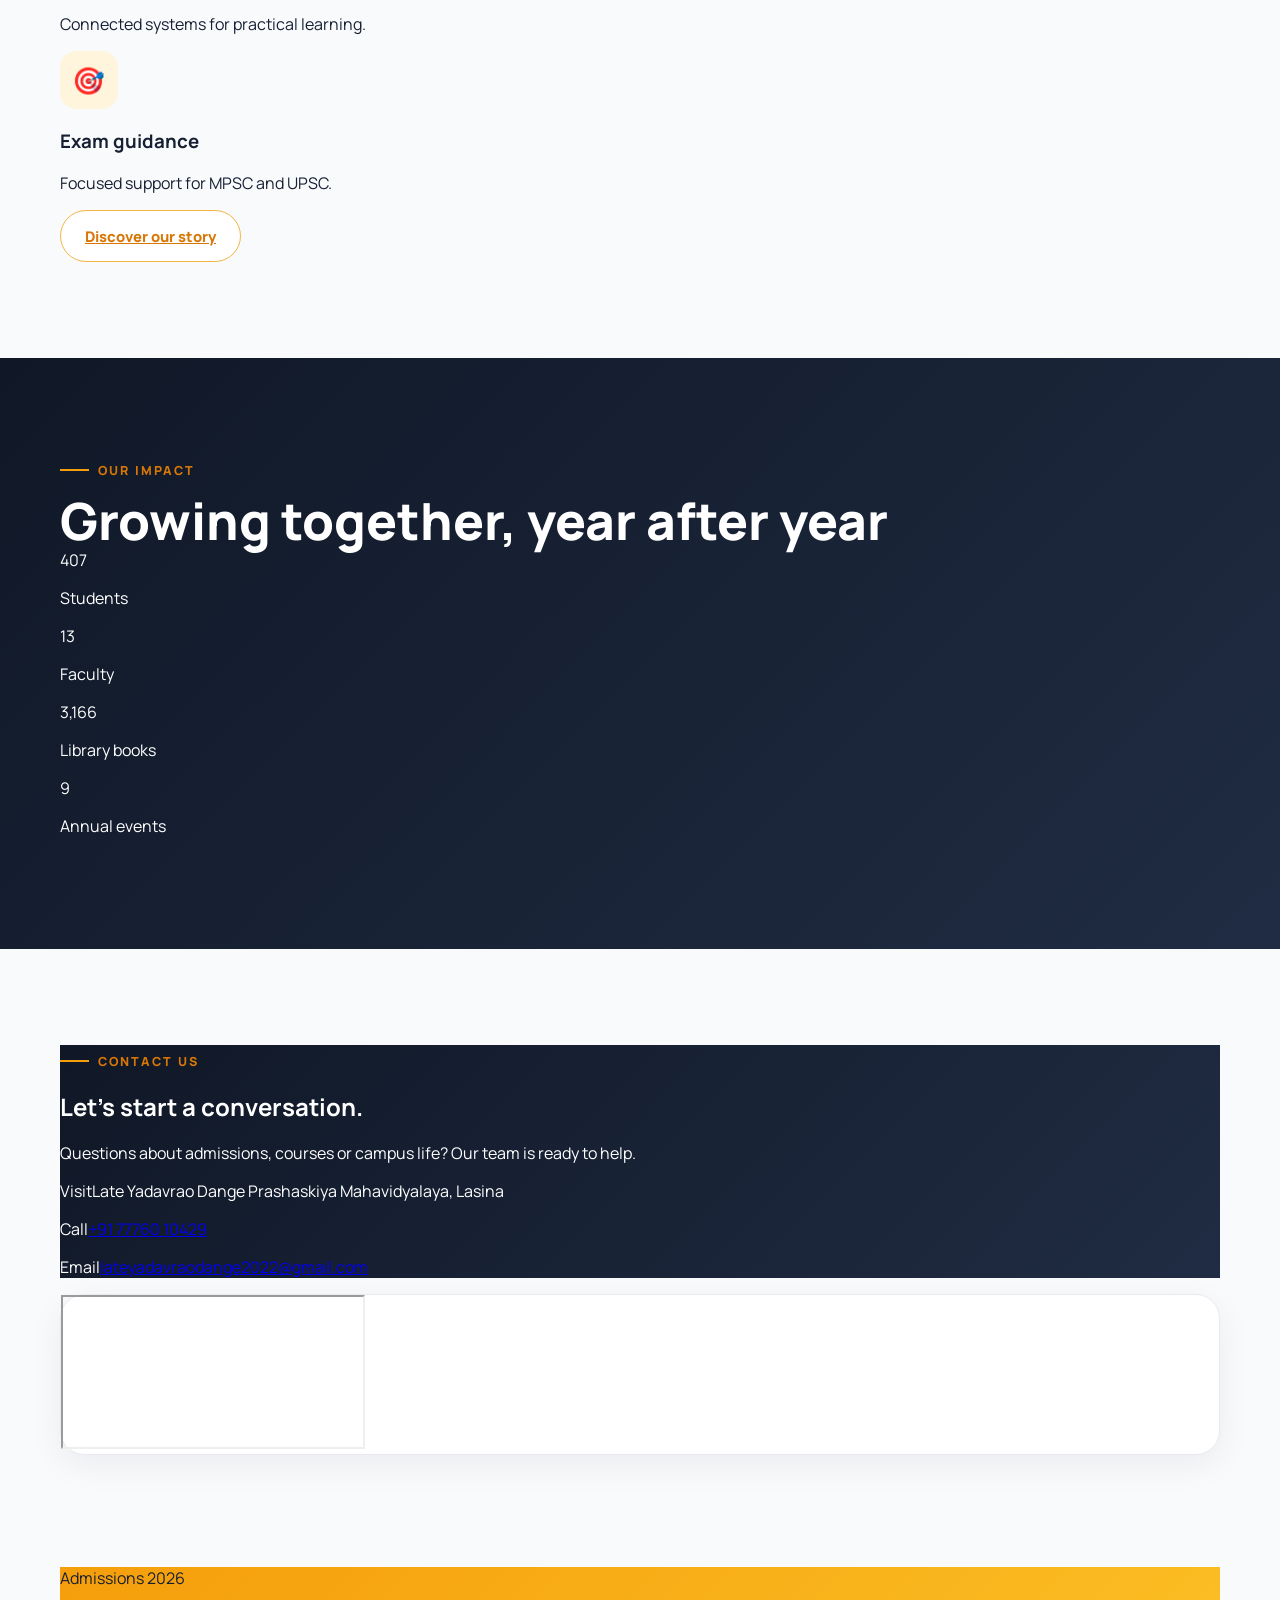
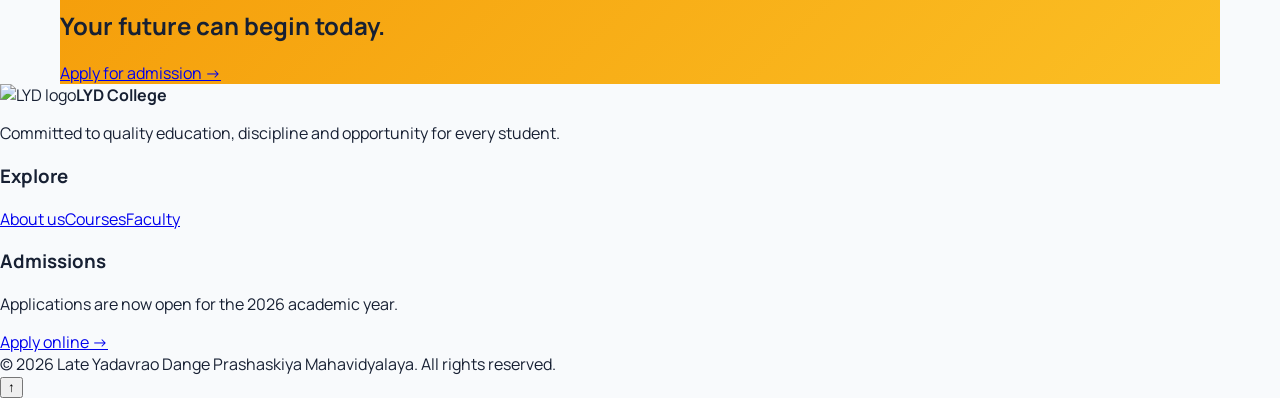
==== commit 4abd29fa: "index.html" ====
--- a/index.html
+++ b/index.html
@@ -5,7 +5,7 @@
   <meta name="viewport" content="width=device-width, initial-scale=1.0">
   <meta name="description" content="Late Yadavrao Dange Prashaskiya Mahavidyalaya, Lasina — quality education and career-focused learning.">
   <title>LYD College | Learn. Lead. Serve.</title>
-  <link rel="icon" type="image/jpeg" href="logo.jpeg">
+  <link rel="icon" type="image/jpeg" href="logo1.jpeg">
   <script src="https://cdn.tailwindcss.com"></script>
   <link rel="stylesheet" href="style.css">
 </head>
@@ -16,7 +16,7 @@
 
   <nav id="siteNav" class="site-nav" aria-label="Main navigation">
     <div class="mx-auto flex max-w-7xl flex-wrap items-center justify-between px-5 py-3">
-      <a href="index.html" class="flex items-center gap-3"><img src="logo.jpeg" class="h-12 w-12 rounded-xl object-cover ring-2 ring-white/20" alt="LYD College logo"><div><span class="brand-name block text-lg font-extrabold leading-tight">LYD College</span><small class="text-[10px] font-bold uppercase tracking-[.18em] text-amber-400">Lasina</small></div></a>
+      <a href="index.html" class="flex items-center gap-3"><img src="logo1.jpeg" class="h-12 w-12 rounded-xl object-cover ring-2 ring-white/20" alt="LYD College logo"><div><span class="brand-name block text-lg font-extrabold leading-tight">LYD College</span><small class="text-[10px] font-bold uppercase tracking-[.18em] text-amber-400">Lasina</small></div></a>
       <button data-collapse-toggle="navbar-solid" type="button" class="menu-icon inline-grid h-11 w-11 place-items-center rounded-xl border border-white/15 md:hidden" aria-controls="navbar-solid" aria-expanded="false" aria-label="Open navigation"><svg class="h-6 w-6" fill="none" stroke="currentColor" stroke-width="2" viewBox="0 0 24 24"><path stroke-linecap="round" d="M4 6h16M4 12h16M4 18h16"/></svg></button>
       <div class="hidden w-full md:block md:w-auto" id="navbar-solid"><ul class="flex flex-col gap-1 md:flex-row md:items-center md:gap-8"><li><a class="nav-link active" href="index.html">Home</a></li><li><a class="nav-link" href="about.html">About</a></li><li><a class="nav-link" href="course.html">Courses</a></li><li><a class="nav-link" href="faculty.html">Faculty</a></li><li><a class="nav-link" href="#contact">Contact</a></li><li><a class="btn-primary !min-h-0 !px-5 !py-2.5" href="admission.html">Apply now</a></li></ul></div>
     </div>
@@ -84,7 +84,7 @@
     <section class="px-5 pb-20"><div class="accent-panel section-shell reveal flex flex-col items-start justify-between gap-7 rounded-[2rem] p-8 md:flex-row md:items-center md:p-12"><div><p class="text-sm font-extrabold uppercase tracking-[.16em]">Admissions 2026</p><h2 class="mt-2 text-3xl font-extrabold md:text-4xl">Your future can begin today.</h2></div><a class="rounded-full bg-slate-950 px-7 py-4 font-extrabold text-white transition hover:-translate-y-1" href="admission.html">Apply for admission →</a></div></section>
   </main>
 
-  <footer class="bg-slate-950 px-5 pb-8 pt-16 text-slate-300"><div class="mx-auto grid max-w-7xl gap-10 md:grid-cols-4"><div class="md:col-span-2"><div class="flex items-center gap-3"><img src="logo.jpeg" class="h-12 w-12 rounded-xl object-cover" alt="LYD logo"><strong class="text-xl text-white">LYD College</strong></div><p class="mt-5 max-w-lg text-sm leading-7 text-slate-400">Committed to quality education, discipline and opportunity for every student.</p></div><div><h3 class="font-extrabold text-white">Explore</h3><div class="mt-5 grid gap-3 text-sm"><a href="about.html">About us</a><a href="course.html">Courses</a><a href="faculty.html">Faculty</a></div></div><div><h3 class="font-extrabold text-white">Admissions</h3><p class="mt-5 text-sm leading-7 text-slate-400">Applications are now open for the 2026 academic year.</p><a href="admission.html" class="mt-3 inline-block font-bold text-amber-400">Apply online →</a></div></div><div class="mx-auto mt-12 max-w-7xl border-t border-white/10 pt-6 text-center text-xs text-slate-500">© 2026 Late Yadavrao Dange Prashaskiya Mahavidyalaya. All rights reserved.</div></footer>
+  <footer class="bg-slate-950 px-5 pb-8 pt-16 text-slate-300"><div class="mx-auto grid max-w-7xl gap-10 md:grid-cols-4"><div class="md:col-span-2"><div class="flex items-center gap-3"><img src="logo1.jpeg" class="h-12 w-12 rounded-xl object-cover" alt="LYD logo"><strong class="text-xl text-white">LYD College</strong></div><p class="mt-5 max-w-lg text-sm leading-7 text-slate-400">Committed to quality education, discipline and opportunity for every student.</p></div><div><h3 class="font-extrabold text-white">Explore</h3><div class="mt-5 grid gap-3 text-sm"><a href="about.html">About us</a><a href="course.html">Courses</a><a href="faculty.html">Faculty</a></div></div><div><h3 class="font-extrabold text-white">Admissions</h3><p class="mt-5 text-sm leading-7 text-slate-400">Applications are now open for the 2026 academic year.</p><a href="admission.html" class="mt-3 inline-block font-bold text-amber-400">Apply online →</a></div></div><div class="mx-auto mt-12 max-w-7xl border-t border-white/10 pt-6 text-center text-xs text-slate-500">© 2026 Late Yadavrao Dange Prashaskiya Mahavidyalaya. All rights reserved.</div></footer>
 
   <button id="topBtn" class="fixed bottom-6 right-6 grid h-12 w-12 place-items-center rounded-full bg-amber-500 font-extrabold text-slate-950 shadow-xl" aria-label="Back to top">↑</button>
   <script src="script.js"></script>
--- a/style.css
+++ b/style.css
@@ -1,19 +1,147 @@
+@import url('https://fonts.googleapis.com/css2?family=Manrope:wght@400;500;600;700;800&family=Noto+Sans+Devanagari:wght@500;700;800&display=swap');
 
-.outline-btn {
-  padding: 12px 28px;
-  font-size: 16px;
-  font-weight: 500;
-  color: black;
-  background: transparent;
-  border: 2px solid #ffb638;
-  border-radius: 40px; /* fully rounded */
-  cursor: pointer;
-  transition: all 0.3s ease;
+:root {
+  --ink: #172033;
+  --muted: #657084;
+  --brand: #f59e0b;
+  --brand-dark: #d97706;
+  --cream: #fffaf0;
+  --line: #e8eaf0;
+  --navy: #101827;
 }
 
-/* Hover effect */
-.outline-btn:hover {
-  /*background-color: #ffcca8;*/
-  color: #F2A92C;
-  box-shadow: #fbac25;
+* { box-sizing: border-box; }
+html { scroll-behavior: smooth; }
+body {
+  margin: 0;
+  color: var(--ink);
+  background: #f8fafc;
+  font-family: 'Manrope', sans-serif;
 }
+
+.devanagari { font-family: 'Noto Sans Devanagari', sans-serif; }
+.section-space { padding: 6rem 1.25rem; }
+.section-shell { width: min(1160px, 100%); margin-inline: auto; }
+.section-label {
+  display: inline-flex;
+  align-items: center;
+  gap: .55rem;
+  color: var(--brand-dark);
+  font-size: .78rem;
+  font-weight: 800;
+  letter-spacing: .16em;
+  text-transform: uppercase;
+}
+.section-label::before { content: ''; width: 1.8rem; height: 2px; background: var(--brand); }
+.section-title { margin: .8rem 0 0; font-size: clamp(2rem, 4vw, 3.5rem); line-height: 1.12; font-weight: 800; }
+.section-copy { color: var(--muted); line-height: 1.85; }
+
+.site-nav {
+  position: fixed;
+  inset: 0 0 auto;
+  z-index: 40;
+  border-bottom: 1px solid rgba(255,255,255,.1);
+  background: rgba(16,24,39,.82);
+  backdrop-filter: blur(18px);
+  transition: .3s ease;
+}
+.site-nav.scrolled { background: rgba(255,255,255,.96); border-color: var(--line); box-shadow: 0 12px 35px rgba(15,23,42,.08); }
+.site-nav .nav-link { color: rgba(255,255,255,.82); }
+.site-nav.scrolled .nav-link { color: #394357; }
+.site-nav .brand-name { color: white; }
+.site-nav.scrolled .brand-name { color: var(--ink); }
+.site-nav .menu-icon { color: white; }
+.site-nav.scrolled .menu-icon { color: var(--ink); }
+.nav-link { position: relative; font-size: .9rem; font-weight: 700; transition: color .25s ease; }
+.nav-link::after { content: ''; position: absolute; left: 0; right: 100%; bottom: -.55rem; height: 2px; background: var(--brand); transition: right .25s ease; }
+.nav-link:hover, .nav-link.active { color: var(--brand) !important; }
+.nav-link:hover::after, .nav-link.active::after { right: 0; }
+
+.hero {
+  min-height: 100svh;
+  position: relative;
+  display: grid;
+  place-items: center;
+  overflow: hidden;
+  isolation: isolate;
+  background: var(--navy);
+}
+.hero-bg { position: absolute; inset: 0; z-index: -3; width: 100%; height: 100%; object-fit: cover; }
+.hero::before { content: ''; position: absolute; inset: 0; z-index: -2; background: linear-gradient(100deg, rgba(7,12,25,.94) 10%, rgba(7,12,25,.68) 55%, rgba(180,83,9,.35)); }
+.hero::after { content: ''; position: absolute; width: 34rem; height: 34rem; right: -12rem; bottom: -12rem; z-index: -1; border-radius: 50%; background: rgba(245,158,11,.22); filter: blur(80px); }
+.hero-content { width: min(1160px, 100%); padding: 9rem 1.25rem 5rem; color: white; }
+.hero-title { max-width: 920px; margin: 1.2rem 0; font-size: clamp(2.8rem, 7vw, 6.2rem); line-height: 1.02; font-weight: 800; letter-spacing: -.04em; }
+.hero-title span { color: #fbbf24; }
+.hero-copy { max-width: 720px; color: #d7dce5; font-size: clamp(1rem, 2vw, 1.2rem); line-height: 1.8; }
+.hero-badge { display: inline-flex; align-items: center; gap: .65rem; padding: .65rem 1rem; border: 1px solid rgba(255,255,255,.18); border-radius: 999px; background: rgba(255,255,255,.08); font-size: .78rem; font-weight: 800; letter-spacing: .08em; text-transform: uppercase; backdrop-filter: blur(12px); }
+.hero-badge i { width: .55rem; height: .55rem; border-radius: 50%; background: #fbbf24; box-shadow: 0 0 0 7px rgba(251,191,36,.13); }
+
+.btn-primary, .btn-secondary, .outline-btn {
+  display: inline-flex;
+  align-items: center;
+  justify-content: center;
+  gap: .6rem;
+  min-height: 3.25rem;
+  padding: .8rem 1.5rem;
+  border-radius: 999px;
+  font-size: .92rem;
+  font-weight: 800;
+  transition: transform .25s ease, box-shadow .25s ease, background .25s ease;
+}
+.btn-primary { color: #171717; background: linear-gradient(135deg,#fbbf24,#f59e0b); box-shadow: 0 12px 30px rgba(245,158,11,.28); }
+.btn-primary:hover { transform: translateY(-3px); box-shadow: 0 18px 35px rgba(245,158,11,.38); }
+.btn-secondary { color: white; border: 1px solid rgba(255,255,255,.32); background: rgba(255,255,255,.08); backdrop-filter: blur(12px); }
+.btn-secondary:hover { transform: translateY(-3px); background: white; color: var(--ink); }
+.outline-btn { color: var(--brand-dark); border: 1.5px solid #f5b645; background: white; }
+.outline-btn:hover { color: white; background: var(--brand); transform: translateY(-3px); }
+
+.glass-stat { padding: 1.15rem; border: 1px solid rgba(255,255,255,.14); border-radius: 1.2rem; background: rgba(255,255,255,.08); backdrop-filter: blur(14px); }
+.soft-card { border: 1px solid var(--line); border-radius: 1.5rem; background: white; box-shadow: 0 10px 35px rgba(15,23,42,.06); transition: .3s ease; }
+.soft-card:hover { transform: translateY(-7px); border-color: #f8d58d; box-shadow: 0 24px 55px rgba(15,23,42,.11); }
+.icon-box { display: grid; place-items: center; width: 3.6rem; height: 3.6rem; border-radius: 1rem; color: var(--brand-dark); background: #fff5dc; font-size: 1.65rem; }
+
+.inner-hero { position: relative; overflow: hidden; padding: 10.5rem 1.25rem 6rem; color: white; background: linear-gradient(120deg,#101827,#27344b); }
+.inner-hero::before { content:''; position:absolute; width:30rem; height:30rem; right:-8rem; top:-15rem; border-radius:50%; background:rgba(245,158,11,.3); filter:blur(65px); }
+.inner-hero .section-shell { position: relative; z-index: 1; }
+.inner-hero h1 { margin: .8rem 0 1rem; font-size: clamp(2.7rem,6vw,5rem); line-height:1.05; font-weight:800; letter-spacing:-.035em; }
+
+.feature-image { min-height: 460px; width: 100%; object-fit: cover; border-radius: 2rem; box-shadow: 0 30px 60px rgba(15,23,42,.18); }
+.accent-panel { background: linear-gradient(135deg,#f59e0b,#fbbf24); }
+.dark-panel { color: white; background: linear-gradient(135deg,#101827,#202c43); }
+
+.form-control { width: 100%; padding: .95rem 1rem; border: 1px solid #dce0e7; border-radius: .9rem; background: #fff; color: var(--ink); outline: none; transition: .2s ease; }
+.form-control:focus { border-color: var(--brand); box-shadow: 0 0 0 4px rgba(245,158,11,.13); }
+.form-label { display:block; margin-bottom:.5rem; font-size:.82rem; font-weight:800; color:#414b5e; }
+
+.timeline { position: relative; }
+.timeline::before { content:''; position:absolute; left:50%; top:0; bottom:0; width:2px; background:linear-gradient(#f59e0b,#fde7b0); transform:translateX(-50%); }
+.timeline-item { position: relative; display:grid; grid-template-columns:1fr 3rem 1fr; align-items:center; margin-bottom:3rem; }
+.timeline-dot { grid-column:2; width:1.05rem; height:1.05rem; margin:auto; border:4px solid white; border-radius:50%; background:var(--brand); box-shadow:0 0 0 5px rgba(245,158,11,.18); z-index:1; }
+.timeline-card { padding:1.8rem; }
+.timeline-item:nth-child(odd) .timeline-card { grid-column:1; grid-row:1; }
+.timeline-item:nth-child(even) .timeline-card { grid-column:3; grid-row:1; }
+
+#loader { transition: opacity .45s ease, visibility .45s ease; }
+#loader.is-hidden { opacity:0; visibility:hidden; }
+#topBtn { z-index:35; opacity:0; visibility:hidden; transform:translateY(10px); transition:.25s ease; }
+#topBtn.visible { opacity:1; visibility:visible; transform:translateY(0); }
+.reveal { opacity:0; transform:translateY(24px); transition:opacity .7s ease, transform .7s ease; }
+.reveal.visible { opacity:1; transform:none; }
+
+@media (max-width: 767px) {
+  .section-space { padding: 4.25rem 1rem; }
+  #navbar-solid { position:absolute; top:100%; left:1rem; right:1rem; padding:1rem; border:1px solid var(--line); border-radius:1rem; background:white; box-shadow:0 20px 50px rgba(15,23,42,.16); }
+  #navbar-solid .nav-link { display:block; padding:.75rem; color:#394357; }
+  #navbar-solid .nav-link::after { display:none; }
+  .hero { min-height: 920px; }
+  .hero-content { text-align:center; }
+  .hero-copy { margin-inline:auto; }
+  .timeline::before { left:.55rem; }
+  .timeline-item { display:grid; grid-template-columns:1.1rem 1fr; gap:1.2rem; }
+  .timeline-dot { grid-column:1; grid-row:1; }
+  .timeline-item .timeline-card, .timeline-item:nth-child(odd) .timeline-card, .timeline-item:nth-child(even) .timeline-card { grid-column:2; grid-row:1; }
+}
+
+@media (prefers-reduced-motion: reduce) {
+  *, *::before, *::after { scroll-behavior:auto !important; animation-duration:.01ms !important; transition-duration:.01ms !important; }
+}
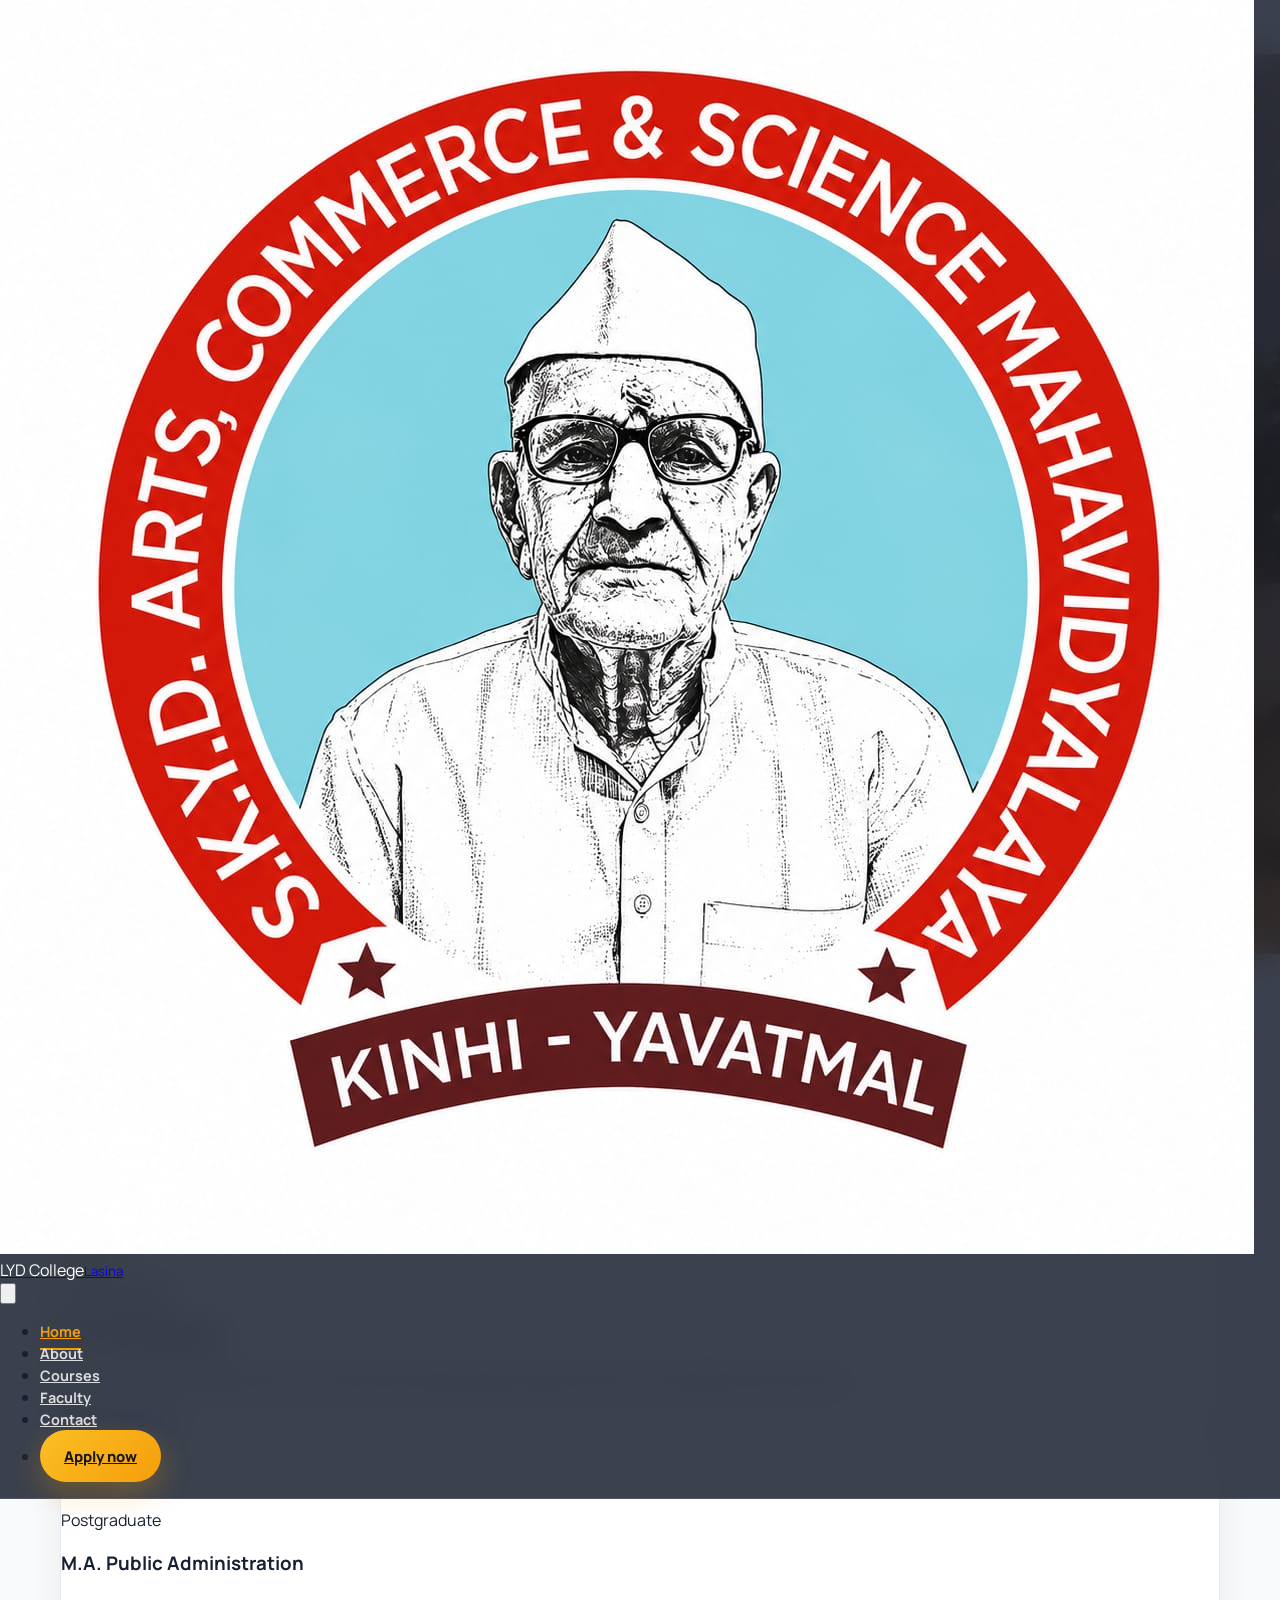
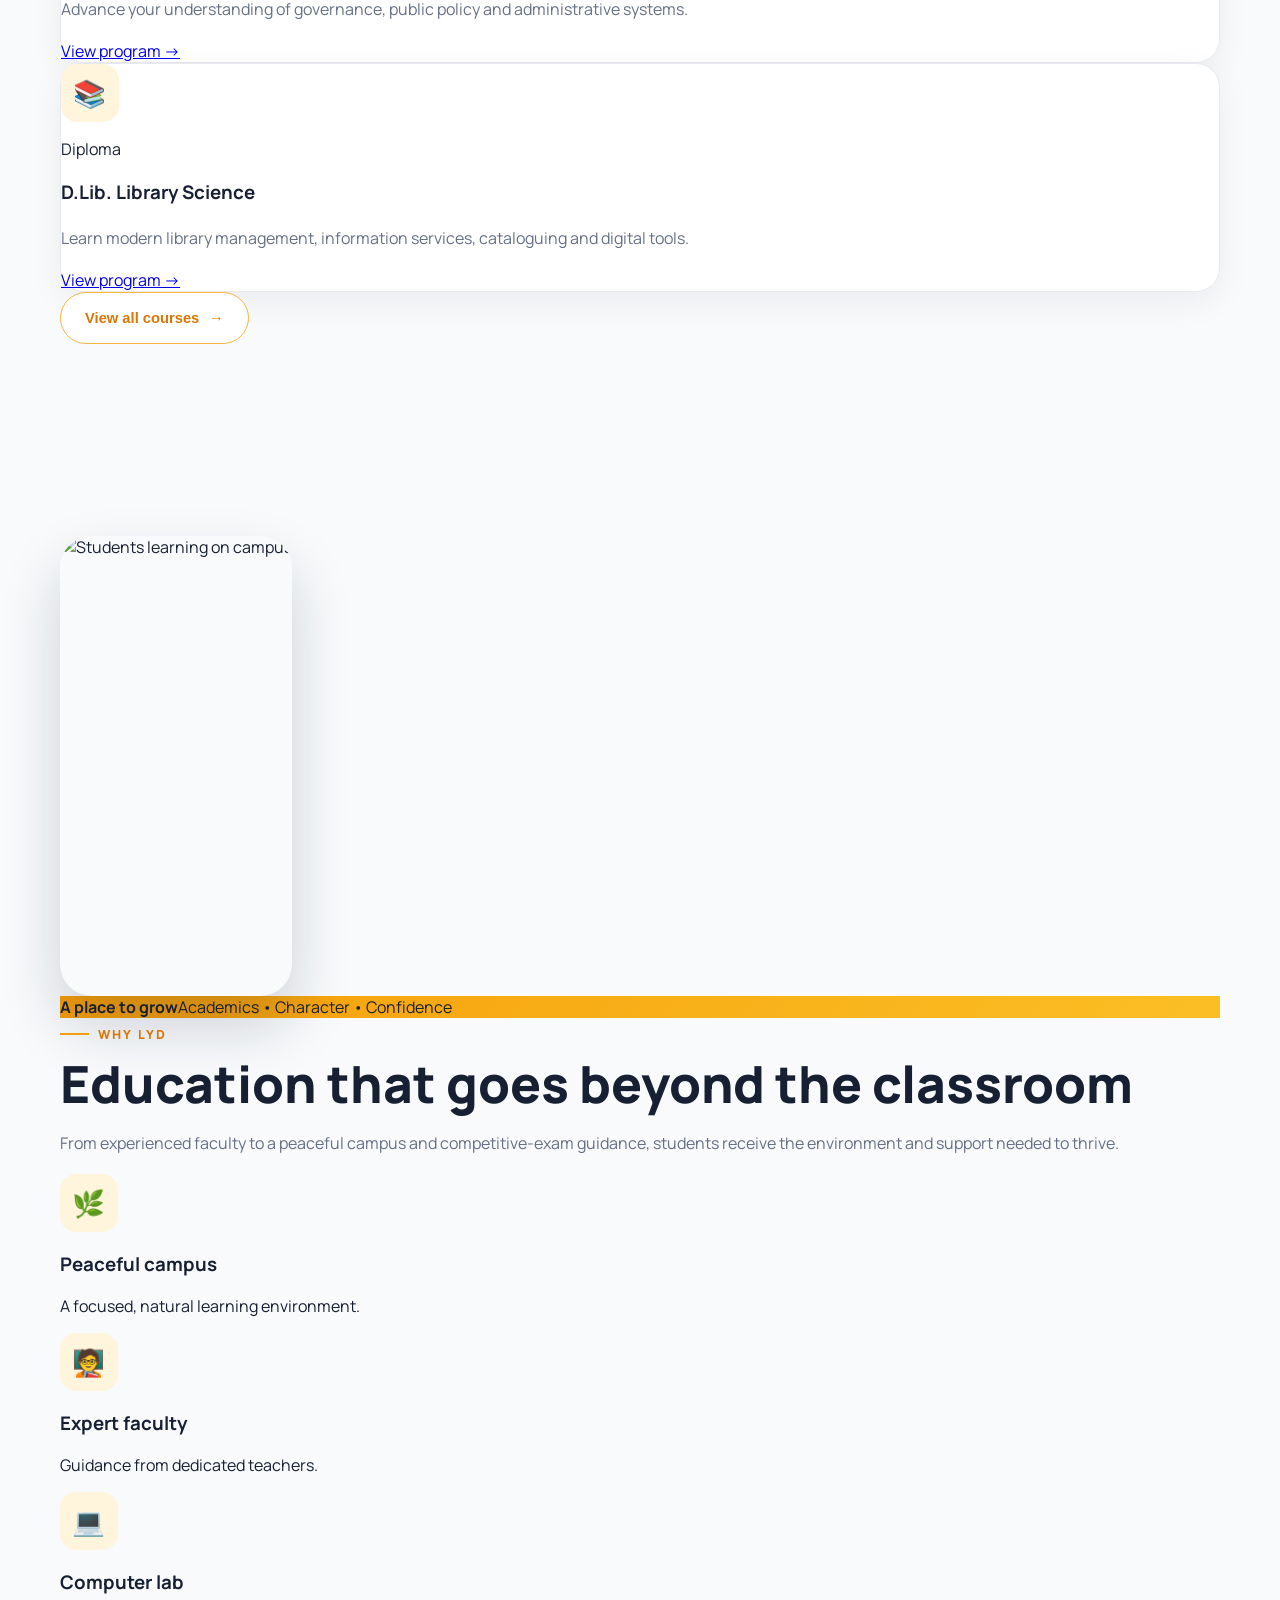
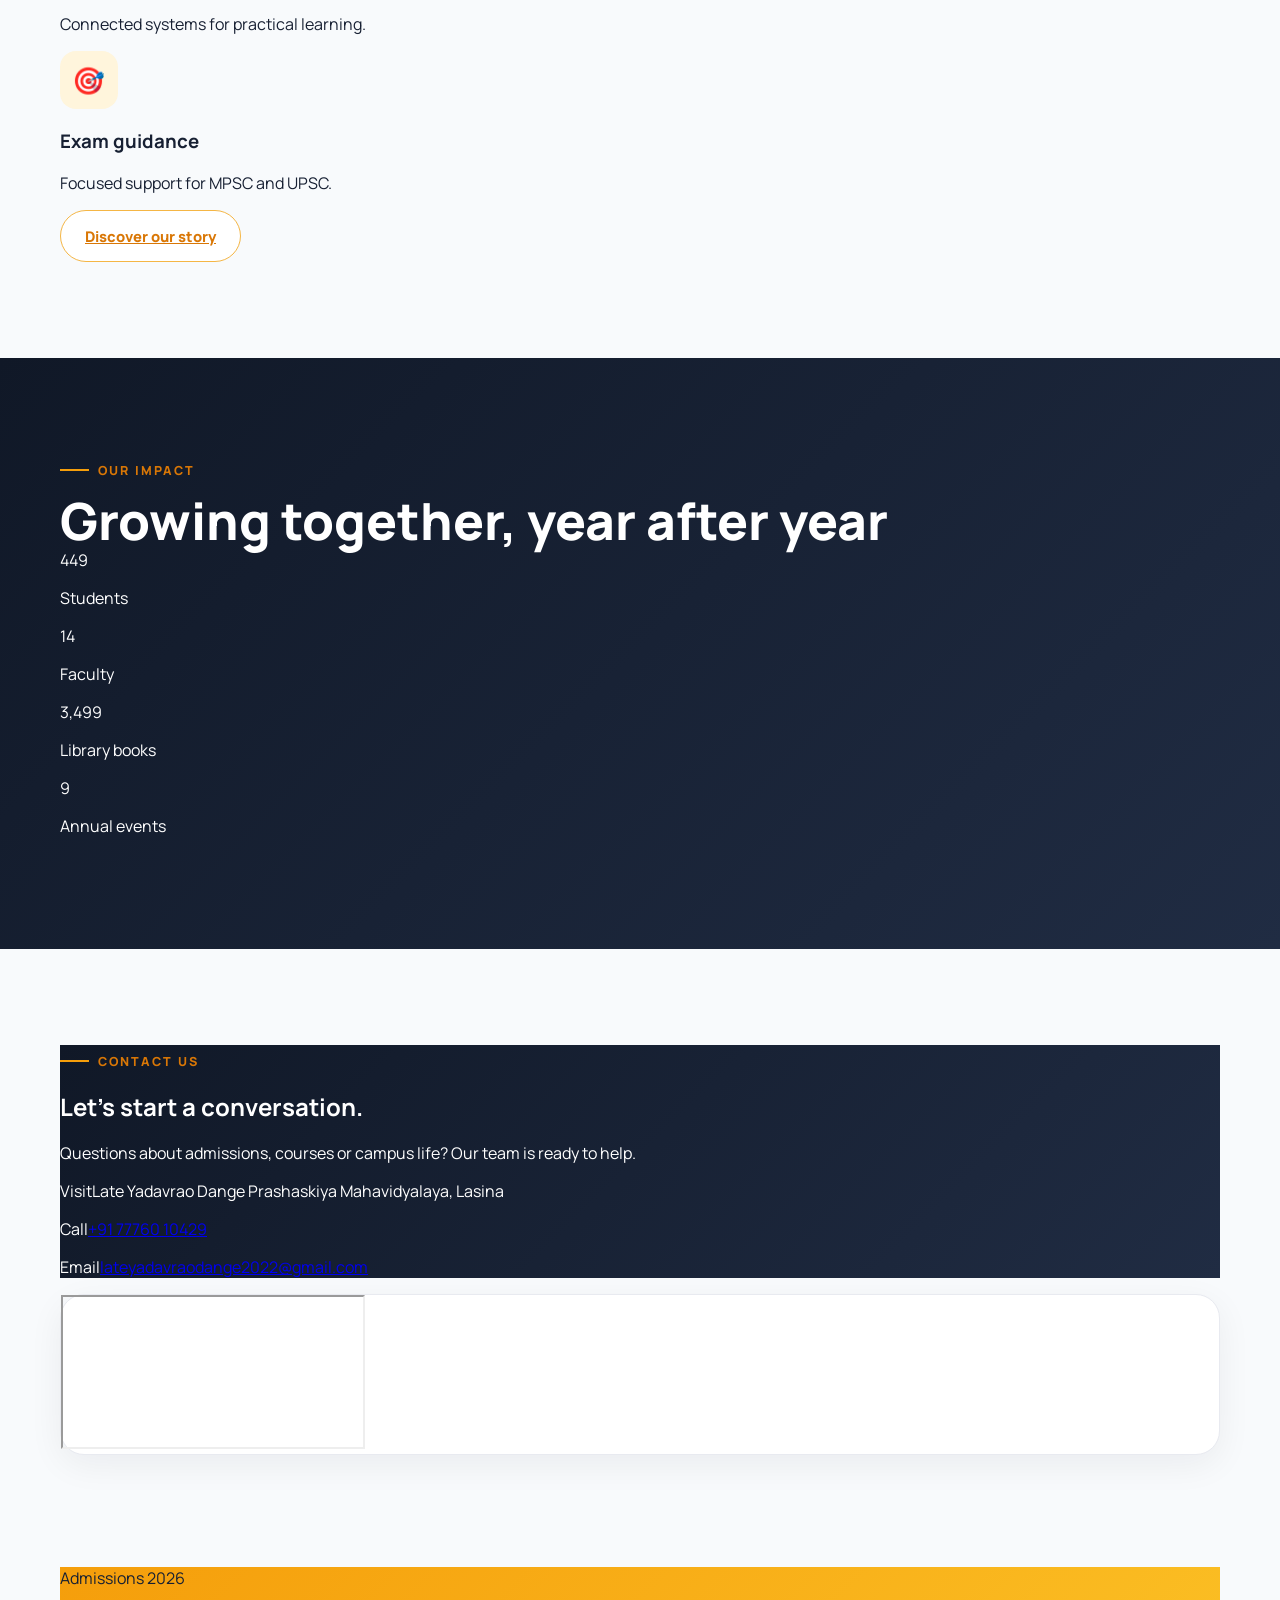
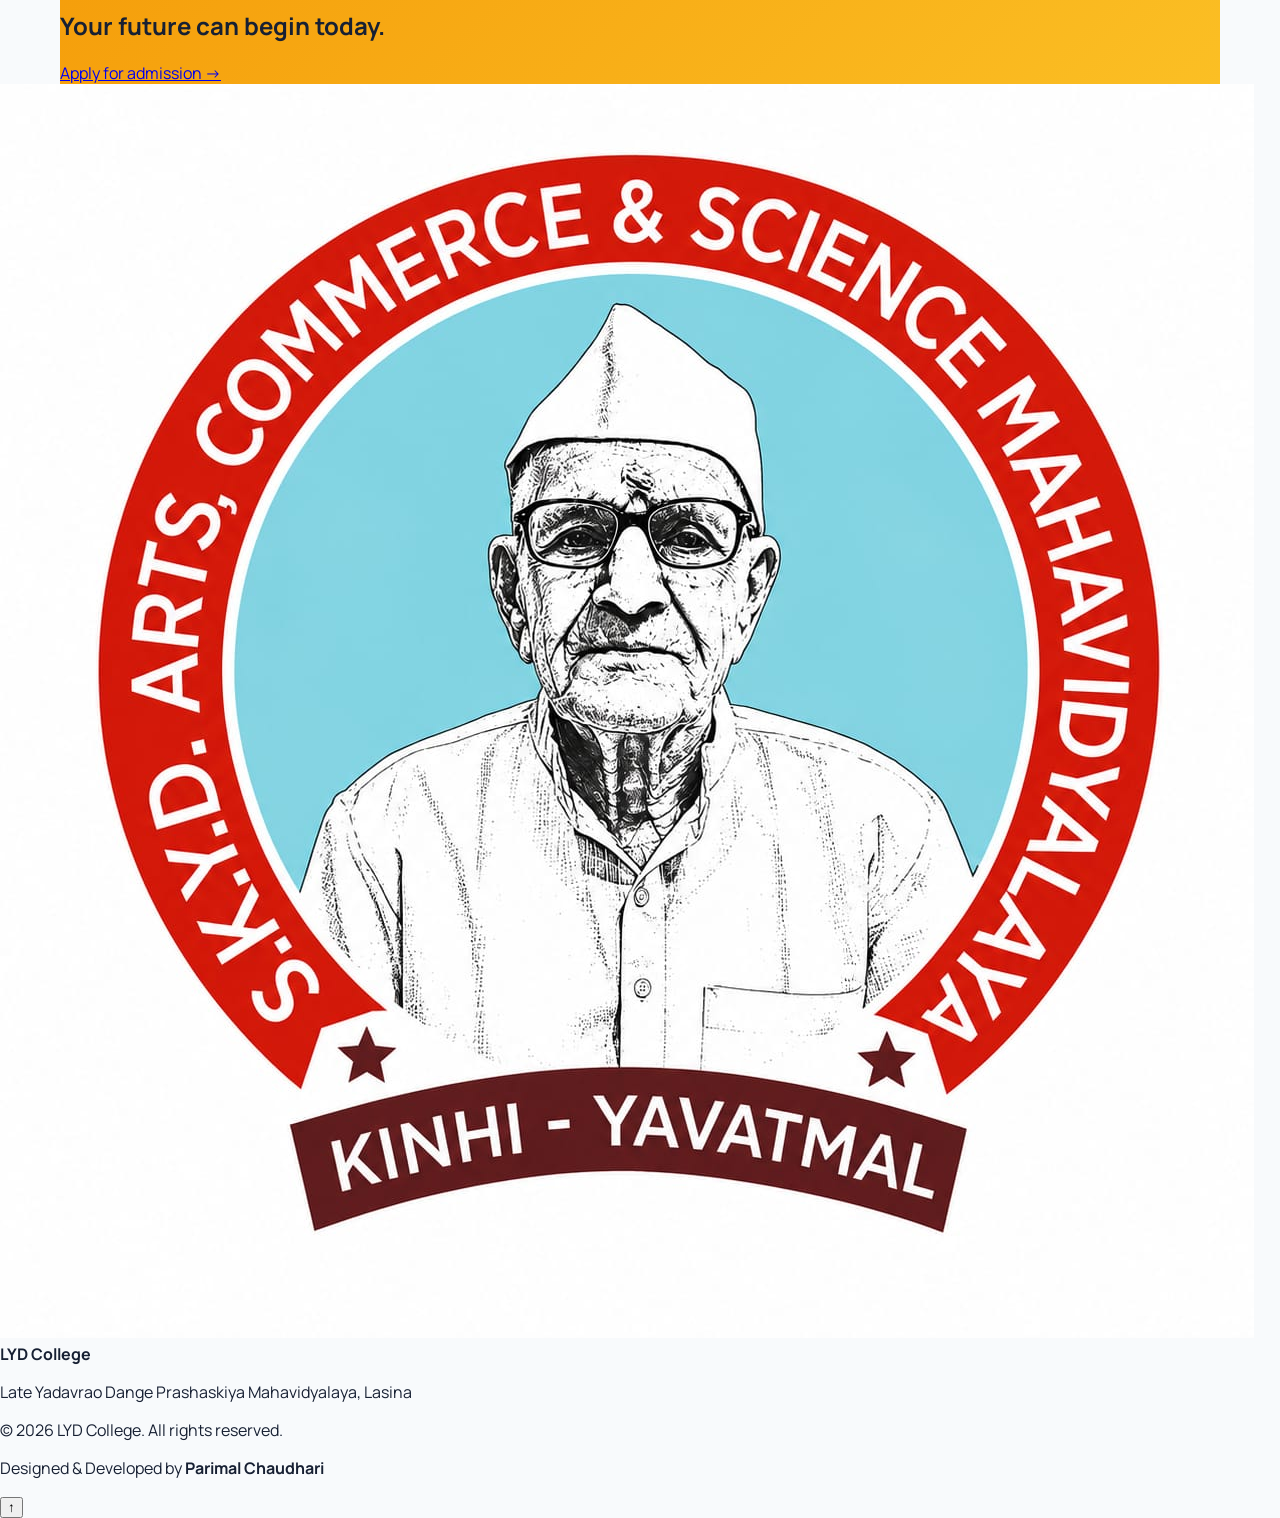
==== commit 08526d23: "index.html" ====
--- a/index.html
+++ b/index.html
@@ -84,7 +84,34 @@
     <section class="px-5 pb-20"><div class="accent-panel section-shell reveal flex flex-col items-start justify-between gap-7 rounded-[2rem] p-8 md:flex-row md:items-center md:p-12"><div><p class="text-sm font-extrabold uppercase tracking-[.16em]">Admissions 2026</p><h2 class="mt-2 text-3xl font-extrabold md:text-4xl">Your future can begin today.</h2></div><a class="rounded-full bg-slate-950 px-7 py-4 font-extrabold text-white transition hover:-translate-y-1" href="admission.html">Apply for admission →</a></div></section>
   </main>
 
-  <footer class="bg-slate-950 px-5 pb-8 pt-16 text-slate-300"><div class="mx-auto grid max-w-7xl gap-10 md:grid-cols-4"><div class="md:col-span-2"><div class="flex items-center gap-3"><img src="logo1.jpeg" class="h-12 w-12 rounded-xl object-cover" alt="LYD logo"><strong class="text-xl text-white">LYD College</strong></div><p class="mt-5 max-w-lg text-sm leading-7 text-slate-400">Committed to quality education, discipline and opportunity for every student.</p></div><div><h3 class="font-extrabold text-white">Explore</h3><div class="mt-5 grid gap-3 text-sm"><a href="about.html">About us</a><a href="course.html">Courses</a><a href="faculty.html">Faculty</a></div></div><div><h3 class="font-extrabold text-white">Admissions</h3><p class="mt-5 text-sm leading-7 text-slate-400">Applications are now open for the 2026 academic year.</p><a href="admission.html" class="mt-3 inline-block font-bold text-amber-400">Apply online →</a></div></div><div class="mx-auto mt-12 max-w-7xl border-t border-white/10 pt-6 text-center text-xs text-slate-500">© 2026 Late Yadavrao Dange Prashaskiya Mahavidyalaya. All rights reserved.</div></footer>
+ <footer class="bg-slate-950 px-5 py-10 text-center text-sm text-slate-400">
+
+  <div class="mb-4 flex items-center justify-center gap-3">
+    <img
+      src="logo1.jpeg"
+      class="h-10 w-10 rounded-lg object-cover"
+      alt="LYD logo"
+    >
+    <strong class="text-lg text-white">LYD College</strong>
+  </div>
+
+  <p>
+    Late Yadavrao Dange Prashaskiya Mahavidyalaya, Lasina
+  </p>
+
+  <div class="mt-5 border-t border-white/10 pt-5">
+    <p>© 2026 LYD College. All rights reserved.</p>
+
+    <!-- YOUR NAME IS ADDED HERE -->
+    <p class="mt-2">
+      Designed &amp; Developed by
+      <strong class="text-amber-400">
+        Parimal Chaudhari
+      </strong>
+    </p>
+  </div>
+
+</footer>
 
   <button id="topBtn" class="fixed bottom-6 right-6 grid h-12 w-12 place-items-center rounded-full bg-amber-500 font-extrabold text-slate-950 shadow-xl" aria-label="Back to top">↑</button>
   <script src="script.js"></script>
